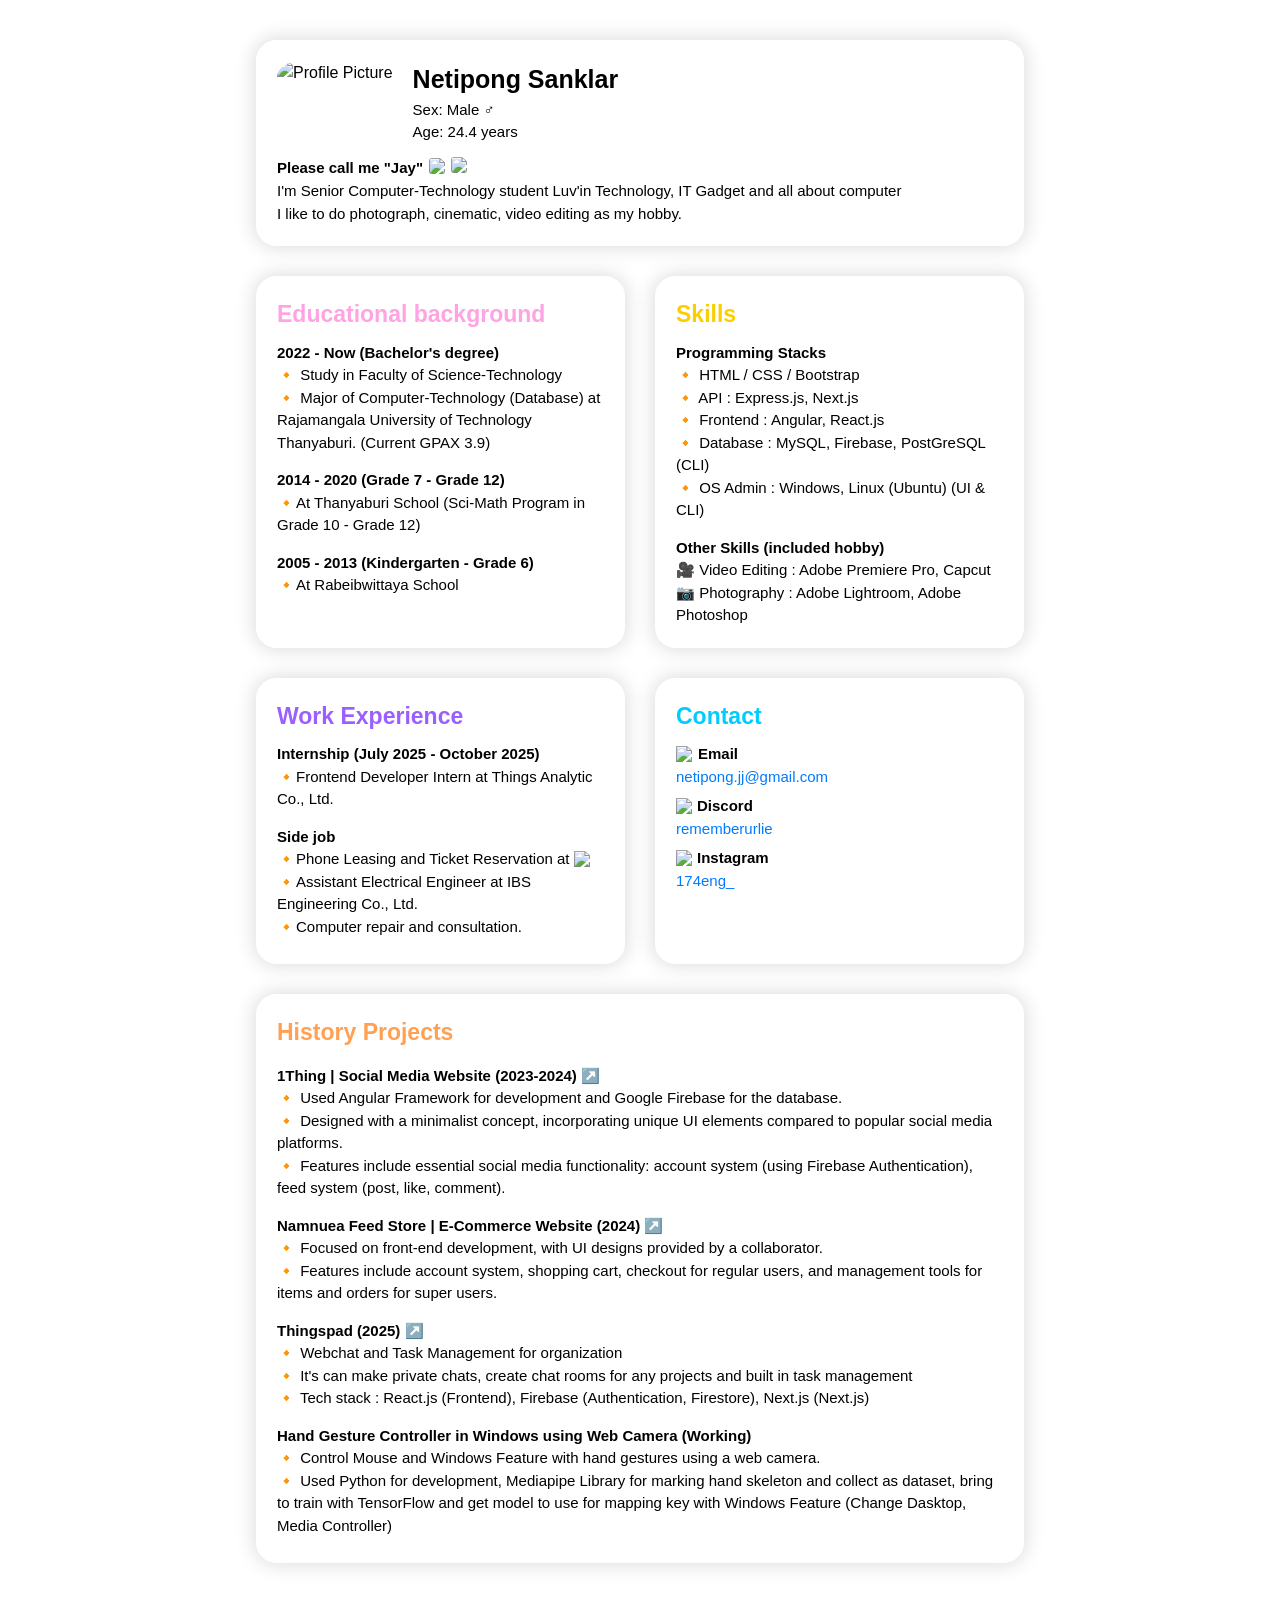
==== docs/index.html @ a752a5c2 "fix logo linkedin size" ====
<!DOCTYPE html><html lang="en" data-critters-container><head><link rel="preconnect" href="https://fonts.gstatic.com" crossorigin>
  <meta charset="utf-8">
  <title>JayAeng</title>
  <base href="/jayaeng.me/">
  <meta name="viewport" content="width=device-width, initial-scale=1">
  <link rel="icon" type="image/x-icon" href="favicon.ico">
  <link rel="stylesheet" href="https://cdn.jsdelivr.net/npm/bootstrap@4.3.1/dist/css/bootstrap.min.css" integrity="sha384-ggOyR0iXCbMQv3Xipma34MD+dH/1fQ784/j6cY/iJTQUOhcWr7x9JvoRxT2MZw1T" crossorigin="anonymous">
  <style>@font-face{font-family:'Material Symbols Outlined';font-style:normal;font-weight:400;src:url(https://fonts.gstatic.com/icon/font?kit=kJF1BvYX7BgnkSrUwT8OhrdQw4oELdPIeeII9v6oDMzByHX9rA6RzaxHMPdY43zj-jCxv3fzvRNU22ZXGJpEpjC_1v-p_4MrImHCIJIZrDCvHOejddYkzUNJsbx08MaO69u7Z8zymAWY&skey=b8dc2088854b122f&v=v311) format('woff2');}.material-symbols-outlined{font-family:'Material Symbols Outlined';font-weight:normal;font-style:normal;font-size:24px;line-height:1;letter-spacing:normal;text-transform:none;display:inline-block;white-space:nowrap;word-wrap:normal;direction:ltr;-webkit-font-feature-settings:'liga';-webkit-font-smoothing:antialiased;}</style>
<style>@font-face{font-family:Reddit Sans;font-style:italic;font-weight:200 900;font-display:swap;src:url(https://fonts.gstatic.com/s/redditsans/v6/EYq1maFOxq1T_-ETdN7EKQNuS5u33kNE.woff2) format("woff2");unicode-range:U+0102-0103,U+0110-0111,U+0128-0129,U+0168-0169,U+01A0-01A1,U+01AF-01B0,U+0300-0301,U+0303-0304,U+0308-0309,U+0323,U+0329,U+1EA0-1EF9,U+20AB}@font-face{font-family:Reddit Sans;font-style:italic;font-weight:200 900;font-display:swap;src:url(https://fonts.gstatic.com/s/redditsans/v6/EYq1maFOxq1T_-ETdN7EKQNuS5q33kNE.woff2) format("woff2");unicode-range:U+0100-02BA,U+02BD-02C5,U+02C7-02CC,U+02CE-02D7,U+02DD-02FF,U+0304,U+0308,U+0329,U+1D00-1DBF,U+1E00-1E9F,U+1EF2-1EFF,U+2020,U+20A0-20AB,U+20AD-20C0,U+2113,U+2C60-2C7F,U+A720-A7FF}@font-face{font-family:Reddit Sans;font-style:italic;font-weight:200 900;font-display:swap;src:url(https://fonts.gstatic.com/s/redditsans/v6/EYq1maFOxq1T_-ETdN7EKQNuS5S33g.woff2) format("woff2");unicode-range:U+0000-00FF,U+0131,U+0152-0153,U+02BB-02BC,U+02C6,U+02DA,U+02DC,U+0304,U+0308,U+0329,U+2000-206F,U+20AC,U+2122,U+2191,U+2193,U+2212,U+2215,U+FEFF,U+FFFD}@font-face{font-family:Reddit Sans;font-style:normal;font-weight:200 900;font-display:swap;src:url(https://fonts.gstatic.com/s/redditsans/v6/EYq3maFOxq1T_-ETdN7EKQNke5av2g.woff2) format("woff2");unicode-range:U+0102-0103,U+0110-0111,U+0128-0129,U+0168-0169,U+01A0-01A1,U+01AF-01B0,U+0300-0301,U+0303-0304,U+0308-0309,U+0323,U+0329,U+1EA0-1EF9,U+20AB}@font-face{font-family:Reddit Sans;font-style:normal;font-weight:200 900;font-display:swap;src:url(https://fonts.gstatic.com/s/redditsans/v6/EYq3maFOxq1T_-ETdN7EKQNle5av2g.woff2) format("woff2");unicode-range:U+0100-02BA,U+02BD-02C5,U+02C7-02CC,U+02CE-02D7,U+02DD-02FF,U+0304,U+0308,U+0329,U+1D00-1DBF,U+1E00-1E9F,U+1EF2-1EFF,U+2020,U+20A0-20AB,U+20AD-20C0,U+2113,U+2C60-2C7F,U+A720-A7FF}@font-face{font-family:Reddit Sans;font-style:normal;font-weight:200 900;font-display:swap;src:url(https://fonts.gstatic.com/s/redditsans/v6/EYq3maFOxq1T_-ETdN7EKQNre5Y.woff2) format("woff2");unicode-range:U+0000-00FF,U+0131,U+0152-0153,U+02BB-02BC,U+02C6,U+02DA,U+02DC,U+0304,U+0308,U+0329,U+2000-206F,U+20AC,U+2122,U+2191,U+2193,U+2212,U+2215,U+FEFF,U+FFFD}body{margin:40px 20%;font-family:Reddit Sans,sans-serif;background-image:url(https://img2.pic.in.th/pic/seamless-pattern-of-funny-colorful-doodle-lines-a-creative-artistic-background-in-a-minimalist-style-for-children-or-a-fashionable-design-with-basic-shapes-memphis-style-vector.png)}@media screen and (max-width: 1080px){body{margin:40px 8%}}
</style><link rel="stylesheet" href="styles-EZLX6NI4.css" media="print" onload="this.media='all'"><noscript><link rel="stylesheet" href="styles-EZLX6NI4.css"></noscript><style ng-app-id="ng">.card[_ngcontent-ng-c989841065]{margin:30px auto 0;float:none;border-radius:20px;border-color:#fff;box-shadow:0 0 20px 1px #dadada;background-color:#fff;color:#000}.card-text#name[_ngcontent-ng-c989841065]{margin-top:0}img#rectangle[_ngcontent-ng-c989841065]{float:left;height:5.1rem;border-radius:20%;margin-right:20px}@keyframes _ngcontent-ng-c989841065_gradientShadow{0%{box-shadow:0 0 20px 5px #ff9ec7}50%{box-shadow:0 0 20px 5px #d1b3ff}to{box-shadow:0 0 20px 5px #ffb3b3}}.card[_ngcontent-ng-c989841065]:hover{transform:scale(1.05);animation:_ngcontent-ng-c989841065_gradientShadow 3s infinite alternate}.card[_ngcontent-ng-c989841065]{transition:transform .2s}#name-title[_ngcontent-ng-c989841065]{font-size:20px}@media (min-width: 409px){#name-title[_ngcontent-ng-c989841065]{font-size:25px}}a[_ngcontent-ng-c989841065], a[_ngcontent-ng-c989841065]:hover{text-decoration:none}</style></head>
<body><!--nghm-->
  <app-root _nghost-ng-c989841065 ng-version="17.3.9" ngh="0" ng-server-context="ssg"><div _ngcontent-ng-c989841065 class="card-desk"><div _ngcontent-ng-c989841065 id="name" class="card"><div _ngcontent-ng-c989841065 class="card-body"><div _ngcontent-ng-c989841065><img _ngcontent-ng-c989841065 id="rectangle" src="assets/profile.jpg" alt="Profile Picture"><b _ngcontent-ng-c989841065 id="name-title">Netipong Sanklar </b><div _ngcontent-ng-c989841065 style="font-size: 15px;">Sex: Male ♂️ <br _ngcontent-ng-c989841065> Age: 24.4 years</div></div><div _ngcontent-ng-c989841065 id="name" class="card-text" style="padding-top: 25px;"><div _ngcontent-ng-c989841065 style="font-size: 15px; margin-top: -12px;"><b _ngcontent-ng-c989841065>Please call me "Jay"</b><a _ngcontent-ng-c989841065 href="https://www.linkedin.com/in/netipong-sanklar-05930231a/"><img _ngcontent-ng-c989841065 src="assets/linkedin.webp" style="height: 19px; margin: 0px 3px 6px 6px; border-radius: 20%;"></a><a _ngcontent-ng-c989841065 href="https://github.com/rememberurlie"><img _ngcontent-ng-c989841065 src="assets/github.webp" style="height: 19px; margin: 0px 3px 7px 3px; border-radius: 20%;"></a><br _ngcontent-ng-c989841065> I'm Senior Computer-Technology student Luv'in Technology, IT Gadget and all about computer<br _ngcontent-ng-c989841065> I like to do photograph, cinematic, video editing as my hobby.<br _ngcontent-ng-c989841065></div></div></div></div><div _ngcontent-ng-c989841065 class="row"><div _ngcontent-ng-c989841065 class="col-12 col-md-6 d-flex align-items-stretch"><div _ngcontent-ng-c989841065 id="edu" class="card w-100"><div _ngcontent-ng-c989841065 class="card-body"><div _ngcontent-ng-c989841065 class="card-text"><div _ngcontent-ng-c989841065 style="padding-bottom: 10px; font-size: 23px; color: rgb(255, 163, 226);"><b _ngcontent-ng-c989841065>Educational background</b></div><div _ngcontent-ng-c989841065 style="font-size: 15px; padding-bottom: 15px;"><b _ngcontent-ng-c989841065>2022 - Now (Bachelor's degree) </b><br _ngcontent-ng-c989841065> 🔸 Study in Faculty of Science-Technology<br _ngcontent-ng-c989841065> 🔸 Major of Computer-Technology (Database) at Rajamangala University of Technology Thanyaburi. (Current GPAX 3.9)</div><div _ngcontent-ng-c989841065 style="font-size: 15px; padding-bottom: 15px;"><b _ngcontent-ng-c989841065>2014 - 2020 (Grade 7 - Grade 12)</b><br _ngcontent-ng-c989841065> 🔸At Thanyaburi School (Sci-Math Program in Grade 10 - Grade 12) </div><div _ngcontent-ng-c989841065 style="font-size: 15px;"><b _ngcontent-ng-c989841065>2005 - 2013 (Kindergarten - Grade 6)</b><br _ngcontent-ng-c989841065> 🔸At Rabeibwittaya School </div></div></div></div></div><div _ngcontent-ng-c989841065 class="col-12 col-md-6 d-flex align-items-stretch"><div _ngcontent-ng-c989841065 id="skill" class="card w-100"><div _ngcontent-ng-c989841065 class="card-body"><div _ngcontent-ng-c989841065 class="card-text"><div _ngcontent-ng-c989841065 style="padding-bottom: 10px; font-size: 23px; color: rgb(252, 206, 0);"><b _ngcontent-ng-c989841065>Skills</b></div><div _ngcontent-ng-c989841065 style="font-size: 15px; padding-bottom: 15px;"><b _ngcontent-ng-c989841065>Programming Stacks</b><br _ngcontent-ng-c989841065> 🔸 HTML / CSS / Bootstrap<br _ngcontent-ng-c989841065> 🔸 API : Express.js, Next.js<br _ngcontent-ng-c989841065> 🔸 Frontend : Angular, React.js<br _ngcontent-ng-c989841065> 🔸 Database : MySQL, Firebase, PostGreSQL (CLI)<br _ngcontent-ng-c989841065> 🔸 OS Admin : Windows, Linux (Ubuntu) (UI &amp; CLI)<br _ngcontent-ng-c989841065></div><div _ngcontent-ng-c989841065 style="font-size: 15px;"><b _ngcontent-ng-c989841065>Other Skills (included hobby)</b><br _ngcontent-ng-c989841065> 🎥 Video Editing : Adobe Premiere Pro, Capcut <br _ngcontent-ng-c989841065> 📷 Photography : Adobe Lightroom, Adobe Photoshop<br _ngcontent-ng-c989841065></div></div></div></div></div></div><div _ngcontent-ng-c989841065 class="row"><div _ngcontent-ng-c989841065 class="col-12 col-md-6 d-flex align-items-stretch"><div _ngcontent-ng-c989841065 id="experience" class="card w-100"><div _ngcontent-ng-c989841065 class="card-body"><div _ngcontent-ng-c989841065 class="card-text"><div _ngcontent-ng-c989841065 style="padding-bottom: 10px; font-size: 23px; color: rgb(155, 94, 255);"><b _ngcontent-ng-c989841065>Work Experience</b></div><div _ngcontent-ng-c989841065 style="font-size: 15px; padding-bottom: 15px;"><b _ngcontent-ng-c989841065>Internship (July 2025 - October 2025) </b><br _ngcontent-ng-c989841065> 🔸Frontend Developer Intern at Things Analytic Co., Ltd.<br _ngcontent-ng-c989841065></div><div _ngcontent-ng-c989841065 style="font-size: 15px; padding-bottom: 5px;"><b _ngcontent-ng-c989841065>Side job</b><br _ngcontent-ng-c989841065> 🔸Phone Leasing and Ticket Reservation at <a _ngcontent-ng-c989841065 href="https://x.com/dede_ja555"><img _ngcontent-ng-c989841065 src="assets/x.png" style="height: 25px; padding-bottom: 3px;"></a><br _ngcontent-ng-c989841065> 🔸Assistant Electrical Engineer at IBS Engineering Co., Ltd.<br _ngcontent-ng-c989841065> 🔸Computer repair and consultation. </div></div></div></div></div><div _ngcontent-ng-c989841065 class="col-12 col-md-6 d-flex align-items-stretch"><div _ngcontent-ng-c989841065 id="contact" class="card w-100"><div _ngcontent-ng-c989841065 class="card-body"><div _ngcontent-ng-c989841065 class="card-text"><div _ngcontent-ng-c989841065 style="padding-bottom: 10px; font-size: 23px; color: rgb(0, 204, 255);"><b _ngcontent-ng-c989841065>Contact</b></div><div _ngcontent-ng-c989841065 style="font-size: 15px; padding-bottom: 7px;"><img _ngcontent-ng-c989841065 src="assets/gmail.png" style="height: 11px; padding-right: 6px; margin-bottom: 2px;"><b _ngcontent-ng-c989841065>Email</b><br _ngcontent-ng-c989841065><a _ngcontent-ng-c989841065 href="mailto:netipong.jj@gmail.com">netipong.jj@gmail.com</a></div><div _ngcontent-ng-c989841065 style="font-size: 15px; padding-bottom: 7px;"><img _ngcontent-ng-c989841065 src="assets/discord.png" style="height: 11px; padding-right: 5px; margin-bottom: 2px;"><b _ngcontent-ng-c989841065>Discord</b><br _ngcontent-ng-c989841065><a _ngcontent-ng-c989841065 href="https://discordapp.com/users/161111988141817857">rememberurlie</a></div><div _ngcontent-ng-c989841065 style="font-size: 15px;"><img _ngcontent-ng-c989841065 src="assets/ig.png" style="height: 14px; padding-right: 5px; margin-bottom: 2.5px;"><b _ngcontent-ng-c989841065>Instagram</b><br _ngcontent-ng-c989841065><a _ngcontent-ng-c989841065 href="https://www.instagram.com/174eng_">174eng_</a></div></div></div></div></div></div><div _ngcontent-ng-c989841065 id="work" class="card"><div _ngcontent-ng-c989841065 class="card-body"><div _ngcontent-ng-c989841065 class="card-text"><div _ngcontent-ng-c989841065 style="padding-bottom: 15px; font-size: 23px; color: rgb(255, 160, 83);"><b _ngcontent-ng-c989841065>History Projects</b></div><div _ngcontent-ng-c989841065 style="font-size: 15px; padding-bottom: 15px;"><b _ngcontent-ng-c989841065>1Thing | Social Media Website (2023-2024)</b><a _ngcontent-ng-c989841065 href="https://github.com/rememberurlie/1Thing" target="_blank" rel="noopener noreferrer"> ↗️</a><br _ngcontent-ng-c989841065> 🔸	Used Angular Framework for development and Google Firebase for the database.<br _ngcontent-ng-c989841065> 🔸	Designed with a minimalist concept, incorporating unique UI elements compared to popular social media platforms.<br _ngcontent-ng-c989841065> 🔸	Features include essential social media functionality: account system (using Firebase Authentication), feed system (post, like, comment).<br _ngcontent-ng-c989841065></div><div _ngcontent-ng-c989841065 style="font-size: 15px; padding-bottom: 15px;"><b _ngcontent-ng-c989841065>Namnuea Feed Store | E-Commerce Website (2024)</b><a _ngcontent-ng-c989841065 href="https://github.com/rememberurlie/namnuea_feedstore" target="_blank" rel="noopener noreferrer"> ↗️</a><br _ngcontent-ng-c989841065> 🔸	Focused on front-end development, with UI designs provided by a collaborator.<br _ngcontent-ng-c989841065> 🔸	Features include account system, shopping cart, checkout for regular users, and management tools for items and orders for super users. </div><div _ngcontent-ng-c989841065 style="font-size: 15px; padding-bottom: 15px;"><b _ngcontent-ng-c989841065>Thingspad (2025)</b><a _ngcontent-ng-c989841065 href="https://github.com/rememberurlie/thingspad" target="_blank" rel="noopener noreferrer"> ↗️</a><br _ngcontent-ng-c989841065> 🔸	Webchat and Task Management for organization<br _ngcontent-ng-c989841065> 🔸 It's can make private chats, create chat rooms for any projects and built in task management<br _ngcontent-ng-c989841065> 🔸 Tech stack : React.js (Frontend), Firebase (Authentication, Firestore), Next.js (Next.js)<br _ngcontent-ng-c989841065></div><div _ngcontent-ng-c989841065 style="font-size: 15px; padding-bottom: 5px;"><b _ngcontent-ng-c989841065>Hand Gesture Controller in Windows using Web Camera (Working)</b><br _ngcontent-ng-c989841065> 🔸 Control Mouse and Windows Feature with hand gestures using a web camera.<br _ngcontent-ng-c989841065> 🔸 Used Python for development, Mediapipe Library for marking hand skeleton and collect as dataset, bring to train with TensorFlow and get model to use for mapping key with Windows Feature (Change Dasktop, Media Controller)<br _ngcontent-ng-c989841065></div></div></div></div></div></app-root>
<script src="polyfills-A7MJM4D4.js" type="module"></script><script src="main-ZUMVFDJH.js" type="module"></script>

<script id="ng-state" type="application/json">{"__nghData__":[{}]}</script></body></html>
---- docs/styles-EZLX6NI4.css ----
@font-face{font-family:Reddit Sans;font-style:italic;font-weight:200 900;font-display:swap;src:url(https://fonts.gstatic.com/s/redditsans/v6/EYq1maFOxq1T_-ETdN7EKQNuS5u33kNE.woff2) format("woff2");unicode-range:U+0102-0103,U+0110-0111,U+0128-0129,U+0168-0169,U+01A0-01A1,U+01AF-01B0,U+0300-0301,U+0303-0304,U+0308-0309,U+0323,U+0329,U+1EA0-1EF9,U+20AB}@font-face{font-family:Reddit Sans;font-style:italic;font-weight:200 900;font-display:swap;src:url(https://fonts.gstatic.com/s/redditsans/v6/EYq1maFOxq1T_-ETdN7EKQNuS5q33kNE.woff2) format("woff2");unicode-range:U+0100-02BA,U+02BD-02C5,U+02C7-02CC,U+02CE-02D7,U+02DD-02FF,U+0304,U+0308,U+0329,U+1D00-1DBF,U+1E00-1E9F,U+1EF2-1EFF,U+2020,U+20A0-20AB,U+20AD-20C0,U+2113,U+2C60-2C7F,U+A720-A7FF}@font-face{font-family:Reddit Sans;font-style:italic;font-weight:200 900;font-display:swap;src:url(https://fonts.gstatic.com/s/redditsans/v6/EYq1maFOxq1T_-ETdN7EKQNuS5S33g.woff2) format("woff2");unicode-range:U+0000-00FF,U+0131,U+0152-0153,U+02BB-02BC,U+02C6,U+02DA,U+02DC,U+0304,U+0308,U+0329,U+2000-206F,U+20AC,U+2122,U+2191,U+2193,U+2212,U+2215,U+FEFF,U+FFFD}@font-face{font-family:Reddit Sans;font-style:normal;font-weight:200 900;font-display:swap;src:url(https://fonts.gstatic.com/s/redditsans/v6/EYq3maFOxq1T_-ETdN7EKQNke5av2g.woff2) format("woff2");unicode-range:U+0102-0103,U+0110-0111,U+0128-0129,U+0168-0169,U+01A0-01A1,U+01AF-01B0,U+0300-0301,U+0303-0304,U+0308-0309,U+0323,U+0329,U+1EA0-1EF9,U+20AB}@font-face{font-family:Reddit Sans;font-style:normal;font-weight:200 900;font-display:swap;src:url(https://fonts.gstatic.com/s/redditsans/v6/EYq3maFOxq1T_-ETdN7EKQNle5av2g.woff2) format("woff2");unicode-range:U+0100-02BA,U+02BD-02C5,U+02C7-02CC,U+02CE-02D7,U+02DD-02FF,U+0304,U+0308,U+0329,U+1D00-1DBF,U+1E00-1E9F,U+1EF2-1EFF,U+2020,U+20A0-20AB,U+20AD-20C0,U+2113,U+2C60-2C7F,U+A720-A7FF}@font-face{font-family:Reddit Sans;font-style:normal;font-weight:200 900;font-display:swap;src:url(https://fonts.gstatic.com/s/redditsans/v6/EYq3maFOxq1T_-ETdN7EKQNre5Y.woff2) format("woff2");unicode-range:U+0000-00FF,U+0131,U+0152-0153,U+02BB-02BC,U+02C6,U+02DA,U+02DC,U+0304,U+0308,U+0329,U+2000-206F,U+20AC,U+2122,U+2191,U+2193,U+2212,U+2215,U+FEFF,U+FFFD}body{margin:40px 20%;font-family:Reddit Sans,sans-serif;background-image:url(https://img2.pic.in.th/pic/seamless-pattern-of-funny-colorful-doodle-lines-a-creative-artistic-background-in-a-minimalist-style-for-children-or-a-fashionable-design-with-basic-shapes-memphis-style-vector.png)}@media screen and (max-width: 1080px){body{margin:40px 8%}}
---- docs/styles-EZLX6NI4.css ----
@font-face{font-family:Reddit Sans;font-style:italic;font-weight:200 900;font-display:swap;src:url(https://fonts.gstatic.com/s/redditsans/v6/EYq1maFOxq1T_-ETdN7EKQNuS5u33kNE.woff2) format("woff2");unicode-range:U+0102-0103,U+0110-0111,U+0128-0129,U+0168-0169,U+01A0-01A1,U+01AF-01B0,U+0300-0301,U+0303-0304,U+0308-0309,U+0323,U+0329,U+1EA0-1EF9,U+20AB}@font-face{font-family:Reddit Sans;font-style:italic;font-weight:200 900;font-display:swap;src:url(https://fonts.gstatic.com/s/redditsans/v6/EYq1maFOxq1T_-ETdN7EKQNuS5q33kNE.woff2) format("woff2");unicode-range:U+0100-02BA,U+02BD-02C5,U+02C7-02CC,U+02CE-02D7,U+02DD-02FF,U+0304,U+0308,U+0329,U+1D00-1DBF,U+1E00-1E9F,U+1EF2-1EFF,U+2020,U+20A0-20AB,U+20AD-20C0,U+2113,U+2C60-2C7F,U+A720-A7FF}@font-face{font-family:Reddit Sans;font-style:italic;font-weight:200 900;font-display:swap;src:url(https://fonts.gstatic.com/s/redditsans/v6/EYq1maFOxq1T_-ETdN7EKQNuS5S33g.woff2) format("woff2");unicode-range:U+0000-00FF,U+0131,U+0152-0153,U+02BB-02BC,U+02C6,U+02DA,U+02DC,U+0304,U+0308,U+0329,U+2000-206F,U+20AC,U+2122,U+2191,U+2193,U+2212,U+2215,U+FEFF,U+FFFD}@font-face{font-family:Reddit Sans;font-style:normal;font-weight:200 900;font-display:swap;src:url(https://fonts.gstatic.com/s/redditsans/v6/EYq3maFOxq1T_-ETdN7EKQNke5av2g.woff2) format("woff2");unicode-range:U+0102-0103,U+0110-0111,U+0128-0129,U+0168-0169,U+01A0-01A1,U+01AF-01B0,U+0300-0301,U+0303-0304,U+0308-0309,U+0323,U+0329,U+1EA0-1EF9,U+20AB}@font-face{font-family:Reddit Sans;font-style:normal;font-weight:200 900;font-display:swap;src:url(https://fonts.gstatic.com/s/redditsans/v6/EYq3maFOxq1T_-ETdN7EKQNle5av2g.woff2) format("woff2");unicode-range:U+0100-02BA,U+02BD-02C5,U+02C7-02CC,U+02CE-02D7,U+02DD-02FF,U+0304,U+0308,U+0329,U+1D00-1DBF,U+1E00-1E9F,U+1EF2-1EFF,U+2020,U+20A0-20AB,U+20AD-20C0,U+2113,U+2C60-2C7F,U+A720-A7FF}@font-face{font-family:Reddit Sans;font-style:normal;font-weight:200 900;font-display:swap;src:url(https://fonts.gstatic.com/s/redditsans/v6/EYq3maFOxq1T_-ETdN7EKQNre5Y.woff2) format("woff2");unicode-range:U+0000-00FF,U+0131,U+0152-0153,U+02BB-02BC,U+02C6,U+02DA,U+02DC,U+0304,U+0308,U+0329,U+2000-206F,U+20AC,U+2122,U+2191,U+2193,U+2212,U+2215,U+FEFF,U+FFFD}body{margin:40px 20%;font-family:Reddit Sans,sans-serif;background-image:url(https://img2.pic.in.th/pic/seamless-pattern-of-funny-colorful-doodle-lines-a-creative-artistic-background-in-a-minimalist-style-for-children-or-a-fashionable-design-with-basic-shapes-memphis-style-vector.png)}@media screen and (max-width: 1080px){body{margin:40px 8%}}
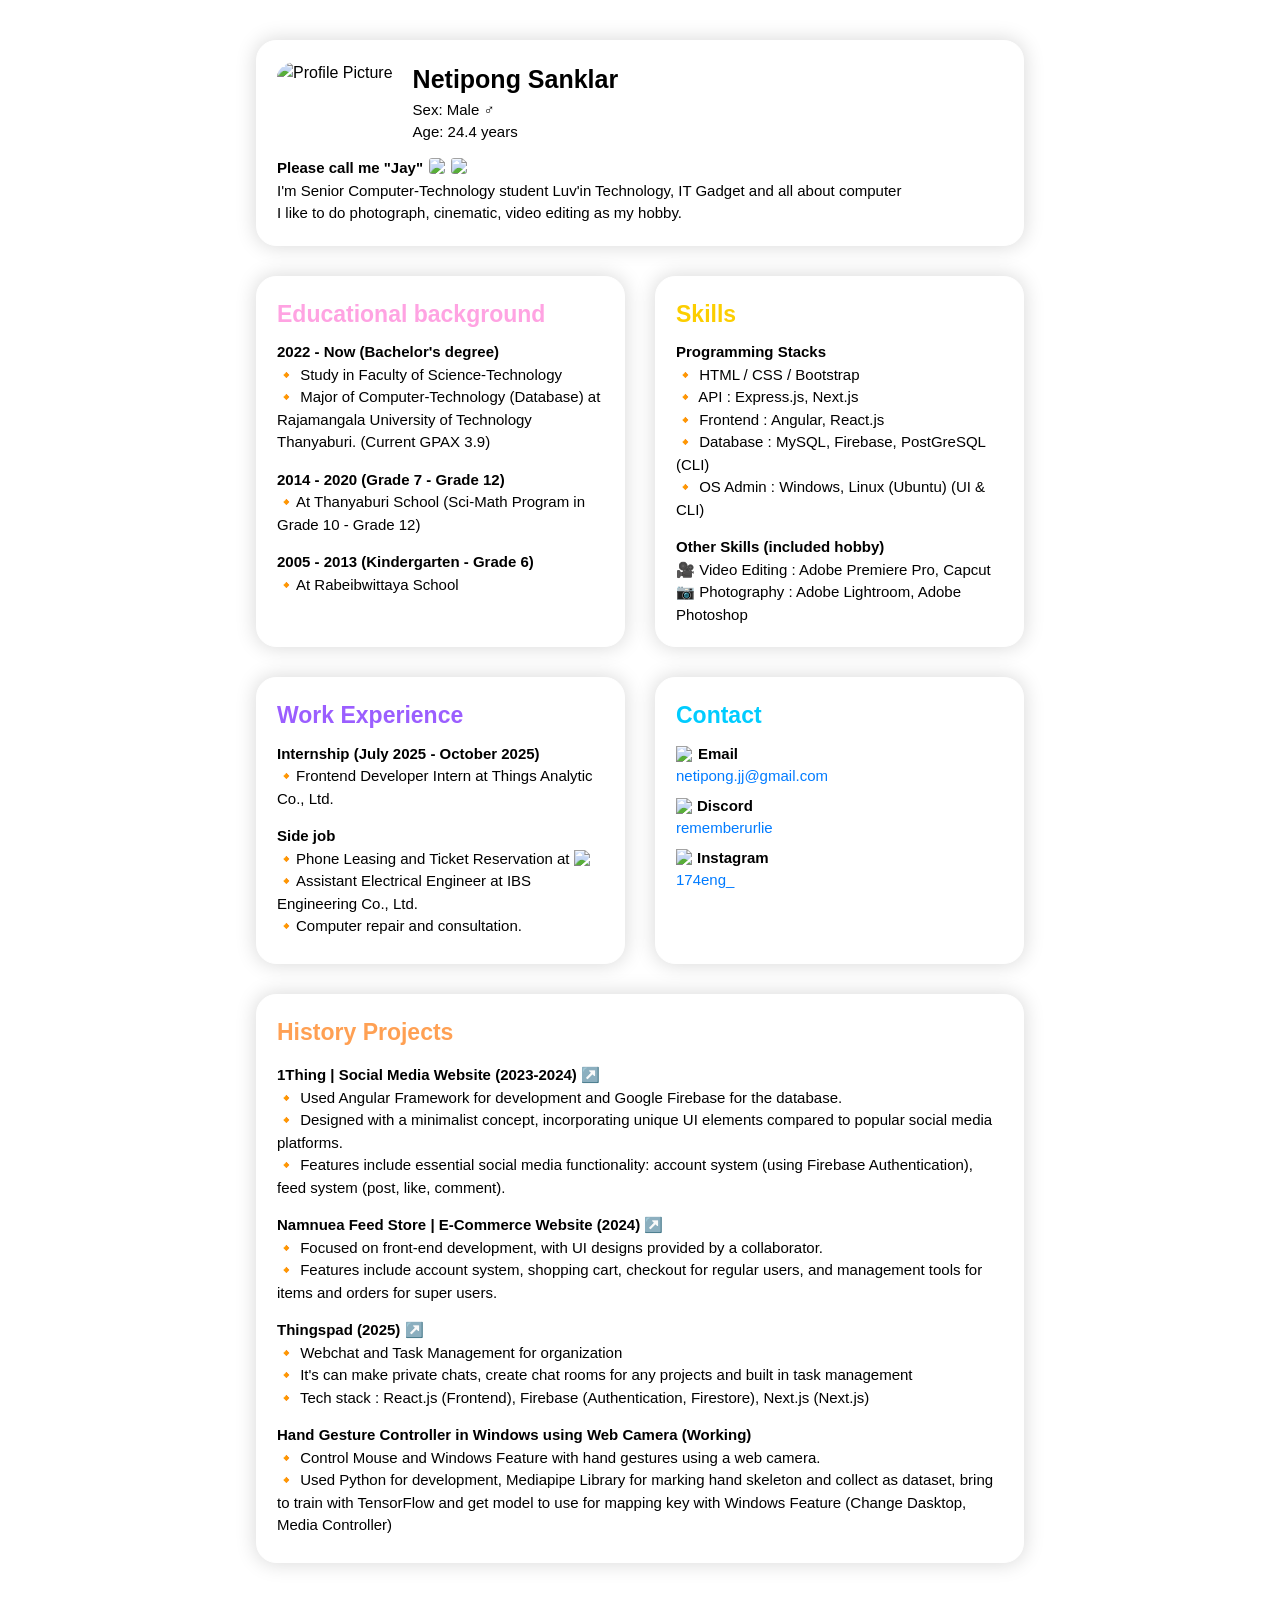
==== commit b0b6896c: "fix" ====
--- a/docs/index.html
+++ b/docs/index.html
@@ -7,9 +7,9 @@
   <link rel="stylesheet" href="https://cdn.jsdelivr.net/npm/bootstrap@4.3.1/dist/css/bootstrap.min.css" integrity="sha384-ggOyR0iXCbMQv3Xipma34MD+dH/1fQ784/j6cY/iJTQUOhcWr7x9JvoRxT2MZw1T" crossorigin="anonymous">
   <style>@font-face{font-family:'Material Symbols Outlined';font-style:normal;font-weight:400;src:url(https://fonts.gstatic.com/icon/font?kit=kJF1BvYX7BgnkSrUwT8OhrdQw4oELdPIeeII9v6oDMzByHX9rA6RzaxHMPdY43zj-jCxv3fzvRNU22ZXGJpEpjC_1v-p_4MrImHCIJIZrDCvHOejddYkzUNJsbx08MaO69u7Z8zymAWY&skey=b8dc2088854b122f&v=v311) format('woff2');}.material-symbols-outlined{font-family:'Material Symbols Outlined';font-weight:normal;font-style:normal;font-size:24px;line-height:1;letter-spacing:normal;text-transform:none;display:inline-block;white-space:nowrap;word-wrap:normal;direction:ltr;-webkit-font-feature-settings:'liga';-webkit-font-smoothing:antialiased;}</style>
 <style>@font-face{font-family:Reddit Sans;font-style:italic;font-weight:200 900;font-display:swap;src:url(https://fonts.gstatic.com/s/redditsans/v6/EYq1maFOxq1T_-ETdN7EKQNuS5u33kNE.woff2) format("woff2");unicode-range:U+0102-0103,U+0110-0111,U+0128-0129,U+0168-0169,U+01A0-01A1,U+01AF-01B0,U+0300-0301,U+0303-0304,U+0308-0309,U+0323,U+0329,U+1EA0-1EF9,U+20AB}@font-face{font-family:Reddit Sans;font-style:italic;font-weight:200 900;font-display:swap;src:url(https://fonts.gstatic.com/s/redditsans/v6/EYq1maFOxq1T_-ETdN7EKQNuS5q33kNE.woff2) format("woff2");unicode-range:U+0100-02BA,U+02BD-02C5,U+02C7-02CC,U+02CE-02D7,U+02DD-02FF,U+0304,U+0308,U+0329,U+1D00-1DBF,U+1E00-1E9F,U+1EF2-1EFF,U+2020,U+20A0-20AB,U+20AD-20C0,U+2113,U+2C60-2C7F,U+A720-A7FF}@font-face{font-family:Reddit Sans;font-style:italic;font-weight:200 900;font-display:swap;src:url(https://fonts.gstatic.com/s/redditsans/v6/EYq1maFOxq1T_-ETdN7EKQNuS5S33g.woff2) format("woff2");unicode-range:U+0000-00FF,U+0131,U+0152-0153,U+02BB-02BC,U+02C6,U+02DA,U+02DC,U+0304,U+0308,U+0329,U+2000-206F,U+20AC,U+2122,U+2191,U+2193,U+2212,U+2215,U+FEFF,U+FFFD}@font-face{font-family:Reddit Sans;font-style:normal;font-weight:200 900;font-display:swap;src:url(https://fonts.gstatic.com/s/redditsans/v6/EYq3maFOxq1T_-ETdN7EKQNke5av2g.woff2) format("woff2");unicode-range:U+0102-0103,U+0110-0111,U+0128-0129,U+0168-0169,U+01A0-01A1,U+01AF-01B0,U+0300-0301,U+0303-0304,U+0308-0309,U+0323,U+0329,U+1EA0-1EF9,U+20AB}@font-face{font-family:Reddit Sans;font-style:normal;font-weight:200 900;font-display:swap;src:url(https://fonts.gstatic.com/s/redditsans/v6/EYq3maFOxq1T_-ETdN7EKQNle5av2g.woff2) format("woff2");unicode-range:U+0100-02BA,U+02BD-02C5,U+02C7-02CC,U+02CE-02D7,U+02DD-02FF,U+0304,U+0308,U+0329,U+1D00-1DBF,U+1E00-1E9F,U+1EF2-1EFF,U+2020,U+20A0-20AB,U+20AD-20C0,U+2113,U+2C60-2C7F,U+A720-A7FF}@font-face{font-family:Reddit Sans;font-style:normal;font-weight:200 900;font-display:swap;src:url(https://fonts.gstatic.com/s/redditsans/v6/EYq3maFOxq1T_-ETdN7EKQNre5Y.woff2) format("woff2");unicode-range:U+0000-00FF,U+0131,U+0152-0153,U+02BB-02BC,U+02C6,U+02DA,U+02DC,U+0304,U+0308,U+0329,U+2000-206F,U+20AC,U+2122,U+2191,U+2193,U+2212,U+2215,U+FEFF,U+FFFD}body{margin:40px 20%;font-family:Reddit Sans,sans-serif;background-image:url(https://img2.pic.in.th/pic/seamless-pattern-of-funny-colorful-doodle-lines-a-creative-artistic-background-in-a-minimalist-style-for-children-or-a-fashionable-design-with-basic-shapes-memphis-style-vector.png)}@media screen and (max-width: 1080px){body{margin:40px 8%}}
-</style><link rel="stylesheet" href="styles-EZLX6NI4.css" media="print" onload="this.media='all'"><noscript><link rel="stylesheet" href="styles-EZLX6NI4.css"></noscript><style ng-app-id="ng">.card[_ngcontent-ng-c989841065]{margin:30px auto 0;float:none;border-radius:20px;border-color:#fff;box-shadow:0 0 20px 1px #dadada;background-color:#fff;color:#000}.card-text#name[_ngcontent-ng-c989841065]{margin-top:0}img#rectangle[_ngcontent-ng-c989841065]{float:left;height:5.1rem;border-radius:20%;margin-right:20px}@keyframes _ngcontent-ng-c989841065_gradientShadow{0%{box-shadow:0 0 20px 5px #ff9ec7}50%{box-shadow:0 0 20px 5px #d1b3ff}to{box-shadow:0 0 20px 5px #ffb3b3}}.card[_ngcontent-ng-c989841065]:hover{transform:scale(1.05);animation:_ngcontent-ng-c989841065_gradientShadow 3s infinite alternate}.card[_ngcontent-ng-c989841065]{transition:transform .2s}#name-title[_ngcontent-ng-c989841065]{font-size:20px}@media (min-width: 409px){#name-title[_ngcontent-ng-c989841065]{font-size:25px}}a[_ngcontent-ng-c989841065], a[_ngcontent-ng-c989841065]:hover{text-decoration:none}</style></head>
+</style><link rel="stylesheet" href="styles-EZLX6NI4.css" media="print" onload="this.media='all'"><noscript><link rel="stylesheet" href="styles-EZLX6NI4.css"></noscript><style ng-app-id="ng">.card[_ngcontent-ng-c3262538]{margin:30px auto 0;float:none;border-radius:20px;border-color:#fff;box-shadow:0 0 20px 1px #dadada;background-color:#fff;color:#000}.card-text#name[_ngcontent-ng-c3262538]{margin-top:0}img#rectangle[_ngcontent-ng-c3262538]{float:left;height:5.1rem;border-radius:20%;margin-right:20px}@keyframes _ngcontent-ng-c3262538_gradientShadow{0%{box-shadow:0 0 20px 5px #ff9ec7}50%{box-shadow:0 0 20px 5px #d1b3ff}to{box-shadow:0 0 20px 5px #ffb3b3}}.card[_ngcontent-ng-c3262538]:hover{transform:scale(1.05);animation:_ngcontent-ng-c3262538_gradientShadow 3s infinite alternate}.card[_ngcontent-ng-c3262538]{transition:transform .2s}#name-title[_ngcontent-ng-c3262538]{font-size:20px}@media (min-width: 409px){#name-title[_ngcontent-ng-c3262538]{font-size:25px}}a[_ngcontent-ng-c3262538], a[_ngcontent-ng-c3262538]:hover{text-decoration:none}</style></head>
 <body><!--nghm-->
-  <app-root _nghost-ng-c989841065 ng-version="17.3.9" ngh="0" ng-server-context="ssg"><div _ngcontent-ng-c989841065 class="card-desk"><div _ngcontent-ng-c989841065 id="name" class="card"><div _ngcontent-ng-c989841065 class="card-body"><div _ngcontent-ng-c989841065><img _ngcontent-ng-c989841065 id="rectangle" src="assets/profile.jpg" alt="Profile Picture"><b _ngcontent-ng-c989841065 id="name-title">Netipong Sanklar </b><div _ngcontent-ng-c989841065 style="font-size: 15px;">Sex: Male ♂️ <br _ngcontent-ng-c989841065> Age: 24.4 years</div></div><div _ngcontent-ng-c989841065 id="name" class="card-text" style="padding-top: 25px;"><div _ngcontent-ng-c989841065 style="font-size: 15px; margin-top: -12px;"><b _ngcontent-ng-c989841065>Please call me "Jay"</b><a _ngcontent-ng-c989841065 href="https://www.linkedin.com/in/netipong-sanklar-05930231a/"><img _ngcontent-ng-c989841065 src="assets/linkedin.webp" style="height: 19px; margin: 0px 3px 6px 6px; border-radius: 20%;"></a><a _ngcontent-ng-c989841065 href="https://github.com/rememberurlie"><img _ngcontent-ng-c989841065 src="assets/github.webp" style="height: 19px; margin: 0px 3px 7px 3px; border-radius: 20%;"></a><br _ngcontent-ng-c989841065> I'm Senior Computer-Technology student Luv'in Technology, IT Gadget and all about computer<br _ngcontent-ng-c989841065> I like to do photograph, cinematic, video editing as my hobby.<br _ngcontent-ng-c989841065></div></div></div></div><div _ngcontent-ng-c989841065 class="row"><div _ngcontent-ng-c989841065 class="col-12 col-md-6 d-flex align-items-stretch"><div _ngcontent-ng-c989841065 id="edu" class="card w-100"><div _ngcontent-ng-c989841065 class="card-body"><div _ngcontent-ng-c989841065 class="card-text"><div _ngcontent-ng-c989841065 style="padding-bottom: 10px; font-size: 23px; color: rgb(255, 163, 226);"><b _ngcontent-ng-c989841065>Educational background</b></div><div _ngcontent-ng-c989841065 style="font-size: 15px; padding-bottom: 15px;"><b _ngcontent-ng-c989841065>2022 - Now (Bachelor's degree) </b><br _ngcontent-ng-c989841065> 🔸 Study in Faculty of Science-Technology<br _ngcontent-ng-c989841065> 🔸 Major of Computer-Technology (Database) at Rajamangala University of Technology Thanyaburi. (Current GPAX 3.9)</div><div _ngcontent-ng-c989841065 style="font-size: 15px; padding-bottom: 15px;"><b _ngcontent-ng-c989841065>2014 - 2020 (Grade 7 - Grade 12)</b><br _ngcontent-ng-c989841065> 🔸At Thanyaburi School (Sci-Math Program in Grade 10 - Grade 12) </div><div _ngcontent-ng-c989841065 style="font-size: 15px;"><b _ngcontent-ng-c989841065>2005 - 2013 (Kindergarten - Grade 6)</b><br _ngcontent-ng-c989841065> 🔸At Rabeibwittaya School </div></div></div></div></div><div _ngcontent-ng-c989841065 class="col-12 col-md-6 d-flex align-items-stretch"><div _ngcontent-ng-c989841065 id="skill" class="card w-100"><div _ngcontent-ng-c989841065 class="card-body"><div _ngcontent-ng-c989841065 class="card-text"><div _ngcontent-ng-c989841065 style="padding-bottom: 10px; font-size: 23px; color: rgb(252, 206, 0);"><b _ngcontent-ng-c989841065>Skills</b></div><div _ngcontent-ng-c989841065 style="font-size: 15px; padding-bottom: 15px;"><b _ngcontent-ng-c989841065>Programming Stacks</b><br _ngcontent-ng-c989841065> 🔸 HTML / CSS / Bootstrap<br _ngcontent-ng-c989841065> 🔸 API : Express.js, Next.js<br _ngcontent-ng-c989841065> 🔸 Frontend : Angular, React.js<br _ngcontent-ng-c989841065> 🔸 Database : MySQL, Firebase, PostGreSQL (CLI)<br _ngcontent-ng-c989841065> 🔸 OS Admin : Windows, Linux (Ubuntu) (UI &amp; CLI)<br _ngcontent-ng-c989841065></div><div _ngcontent-ng-c989841065 style="font-size: 15px;"><b _ngcontent-ng-c989841065>Other Skills (included hobby)</b><br _ngcontent-ng-c989841065> 🎥 Video Editing : Adobe Premiere Pro, Capcut <br _ngcontent-ng-c989841065> 📷 Photography : Adobe Lightroom, Adobe Photoshop<br _ngcontent-ng-c989841065></div></div></div></div></div></div><div _ngcontent-ng-c989841065 class="row"><div _ngcontent-ng-c989841065 class="col-12 col-md-6 d-flex align-items-stretch"><div _ngcontent-ng-c989841065 id="experience" class="card w-100"><div _ngcontent-ng-c989841065 class="card-body"><div _ngcontent-ng-c989841065 class="card-text"><div _ngcontent-ng-c989841065 style="padding-bottom: 10px; font-size: 23px; color: rgb(155, 94, 255);"><b _ngcontent-ng-c989841065>Work Experience</b></div><div _ngcontent-ng-c989841065 style="font-size: 15px; padding-bottom: 15px;"><b _ngcontent-ng-c989841065>Internship (July 2025 - October 2025) </b><br _ngcontent-ng-c989841065> 🔸Frontend Developer Intern at Things Analytic Co., Ltd.<br _ngcontent-ng-c989841065></div><div _ngcontent-ng-c989841065 style="font-size: 15px; padding-bottom: 5px;"><b _ngcontent-ng-c989841065>Side job</b><br _ngcontent-ng-c989841065> 🔸Phone Leasing and Ticket Reservation at <a _ngcontent-ng-c989841065 href="https://x.com/dede_ja555"><img _ngcontent-ng-c989841065 src="assets/x.png" style="height: 25px; padding-bottom: 3px;"></a><br _ngcontent-ng-c989841065> 🔸Assistant Electrical Engineer at IBS Engineering Co., Ltd.<br _ngcontent-ng-c989841065> 🔸Computer repair and consultation. </div></div></div></div></div><div _ngcontent-ng-c989841065 class="col-12 col-md-6 d-flex align-items-stretch"><div _ngcontent-ng-c989841065 id="contact" class="card w-100"><div _ngcontent-ng-c989841065 class="card-body"><div _ngcontent-ng-c989841065 class="card-text"><div _ngcontent-ng-c989841065 style="padding-bottom: 10px; font-size: 23px; color: rgb(0, 204, 255);"><b _ngcontent-ng-c989841065>Contact</b></div><div _ngcontent-ng-c989841065 style="font-size: 15px; padding-bottom: 7px;"><img _ngcontent-ng-c989841065 src="assets/gmail.png" style="height: 11px; padding-right: 6px; margin-bottom: 2px;"><b _ngcontent-ng-c989841065>Email</b><br _ngcontent-ng-c989841065><a _ngcontent-ng-c989841065 href="mailto:netipong.jj@gmail.com">netipong.jj@gmail.com</a></div><div _ngcontent-ng-c989841065 style="font-size: 15px; padding-bottom: 7px;"><img _ngcontent-ng-c989841065 src="assets/discord.png" style="height: 11px; padding-right: 5px; margin-bottom: 2px;"><b _ngcontent-ng-c989841065>Discord</b><br _ngcontent-ng-c989841065><a _ngcontent-ng-c989841065 href="https://discordapp.com/users/161111988141817857">rememberurlie</a></div><div _ngcontent-ng-c989841065 style="font-size: 15px;"><img _ngcontent-ng-c989841065 src="assets/ig.png" style="height: 14px; padding-right: 5px; margin-bottom: 2.5px;"><b _ngcontent-ng-c989841065>Instagram</b><br _ngcontent-ng-c989841065><a _ngcontent-ng-c989841065 href="https://www.instagram.com/174eng_">174eng_</a></div></div></div></div></div></div><div _ngcontent-ng-c989841065 id="work" class="card"><div _ngcontent-ng-c989841065 class="card-body"><div _ngcontent-ng-c989841065 class="card-text"><div _ngcontent-ng-c989841065 style="padding-bottom: 15px; font-size: 23px; color: rgb(255, 160, 83);"><b _ngcontent-ng-c989841065>History Projects</b></div><div _ngcontent-ng-c989841065 style="font-size: 15px; padding-bottom: 15px;"><b _ngcontent-ng-c989841065>1Thing | Social Media Website (2023-2024)</b><a _ngcontent-ng-c989841065 href="https://github.com/rememberurlie/1Thing" target="_blank" rel="noopener noreferrer"> ↗️</a><br _ngcontent-ng-c989841065> 🔸	Used Angular Framework for development and Google Firebase for the database.<br _ngcontent-ng-c989841065> 🔸	Designed with a minimalist concept, incorporating unique UI elements compared to popular social media platforms.<br _ngcontent-ng-c989841065> 🔸	Features include essential social media functionality: account system (using Firebase Authentication), feed system (post, like, comment).<br _ngcontent-ng-c989841065></div><div _ngcontent-ng-c989841065 style="font-size: 15px; padding-bottom: 15px;"><b _ngcontent-ng-c989841065>Namnuea Feed Store | E-Commerce Website (2024)</b><a _ngcontent-ng-c989841065 href="https://github.com/rememberurlie/namnuea_feedstore" target="_blank" rel="noopener noreferrer"> ↗️</a><br _ngcontent-ng-c989841065> 🔸	Focused on front-end development, with UI designs provided by a collaborator.<br _ngcontent-ng-c989841065> 🔸	Features include account system, shopping cart, checkout for regular users, and management tools for items and orders for super users. </div><div _ngcontent-ng-c989841065 style="font-size: 15px; padding-bottom: 15px;"><b _ngcontent-ng-c989841065>Thingspad (2025)</b><a _ngcontent-ng-c989841065 href="https://github.com/rememberurlie/thingspad" target="_blank" rel="noopener noreferrer"> ↗️</a><br _ngcontent-ng-c989841065> 🔸	Webchat and Task Management for organization<br _ngcontent-ng-c989841065> 🔸 It's can make private chats, create chat rooms for any projects and built in task management<br _ngcontent-ng-c989841065> 🔸 Tech stack : React.js (Frontend), Firebase (Authentication, Firestore), Next.js (Next.js)<br _ngcontent-ng-c989841065></div><div _ngcontent-ng-c989841065 style="font-size: 15px; padding-bottom: 5px;"><b _ngcontent-ng-c989841065>Hand Gesture Controller in Windows using Web Camera (Working)</b><br _ngcontent-ng-c989841065> 🔸 Control Mouse and Windows Feature with hand gestures using a web camera.<br _ngcontent-ng-c989841065> 🔸 Used Python for development, Mediapipe Library for marking hand skeleton and collect as dataset, bring to train with TensorFlow and get model to use for mapping key with Windows Feature (Change Dasktop, Media Controller)<br _ngcontent-ng-c989841065></div></div></div></div></div></app-root>
-<script src="polyfills-A7MJM4D4.js" type="module"></script><script src="main-ZUMVFDJH.js" type="module"></script>
+  <app-root _nghost-ng-c3262538 ng-version="17.3.9" ngh="0" ng-server-context="ssg"><div _ngcontent-ng-c3262538 class="card-desk"><div _ngcontent-ng-c3262538 id="name" class="card"><div _ngcontent-ng-c3262538 class="card-body"><div _ngcontent-ng-c3262538><img _ngcontent-ng-c3262538 id="rectangle" src="assets/profile.jpg" alt="Profile Picture"><b _ngcontent-ng-c3262538 id="name-title">Netipong Sanklar </b><div _ngcontent-ng-c3262538 style="font-size: 15px;">Sex: Male ♂️ <br _ngcontent-ng-c3262538> Age: 24.4 years</div></div><div _ngcontent-ng-c3262538 id="name" class="card-text" style="padding-top: 25px;"><div _ngcontent-ng-c3262538 style="font-size: 15px; margin-top: -12px;"><b _ngcontent-ng-c3262538>Please call me "Jay"</b><a _ngcontent-ng-c3262538 href="https://www.linkedin.com/in/netipong-sanklar-05930231a/"><img _ngcontent-ng-c3262538 src="assets/linkedin.webp" style="height: 19px; margin: 0px 3px 6px 6px; border-radius: 20%;"></a><a _ngcontent-ng-c3262538 href="https://github.com/rememberurlie"><img _ngcontent-ng-c3262538 src="assets/github.webp" style="height: 19px; margin: 0px 3px 6px 3px; border-radius: 20%;"></a><br _ngcontent-ng-c3262538> I'm Senior Computer-Technology student Luv'in Technology, IT Gadget and all about computer<br _ngcontent-ng-c3262538> I like to do photograph, cinematic, video editing as my hobby.<br _ngcontent-ng-c3262538></div></div></div></div><div _ngcontent-ng-c3262538 class="row"><div _ngcontent-ng-c3262538 class="col-12 col-md-6 d-flex align-items-stretch"><div _ngcontent-ng-c3262538 id="edu" class="card w-100"><div _ngcontent-ng-c3262538 class="card-body"><div _ngcontent-ng-c3262538 class="card-text"><div _ngcontent-ng-c3262538 style="padding-bottom: 10px; font-size: 23px; color: rgb(255, 163, 226);"><b _ngcontent-ng-c3262538>Educational background</b></div><div _ngcontent-ng-c3262538 style="font-size: 15px; padding-bottom: 15px;"><b _ngcontent-ng-c3262538>2022 - Now (Bachelor's degree) </b><br _ngcontent-ng-c3262538> 🔸 Study in Faculty of Science-Technology<br _ngcontent-ng-c3262538> 🔸 Major of Computer-Technology (Database) at Rajamangala University of Technology Thanyaburi. (Current GPAX 3.9)</div><div _ngcontent-ng-c3262538 style="font-size: 15px; padding-bottom: 15px;"><b _ngcontent-ng-c3262538>2014 - 2020 (Grade 7 - Grade 12)</b><br _ngcontent-ng-c3262538> 🔸At Thanyaburi School (Sci-Math Program in Grade 10 - Grade 12) </div><div _ngcontent-ng-c3262538 style="font-size: 15px;"><b _ngcontent-ng-c3262538>2005 - 2013 (Kindergarten - Grade 6)</b><br _ngcontent-ng-c3262538> 🔸At Rabeibwittaya School </div></div></div></div></div><div _ngcontent-ng-c3262538 class="col-12 col-md-6 d-flex align-items-stretch"><div _ngcontent-ng-c3262538 id="skill" class="card w-100"><div _ngcontent-ng-c3262538 class="card-body"><div _ngcontent-ng-c3262538 class="card-text"><div _ngcontent-ng-c3262538 style="padding-bottom: 10px; font-size: 23px; color: rgb(252, 206, 0);"><b _ngcontent-ng-c3262538>Skills</b></div><div _ngcontent-ng-c3262538 style="font-size: 15px; padding-bottom: 15px;"><b _ngcontent-ng-c3262538>Programming Stacks</b><br _ngcontent-ng-c3262538> 🔸 HTML / CSS / Bootstrap<br _ngcontent-ng-c3262538> 🔸 API : Express.js, Next.js<br _ngcontent-ng-c3262538> 🔸 Frontend : Angular, React.js<br _ngcontent-ng-c3262538> 🔸 Database : MySQL, Firebase, PostGreSQL (CLI)<br _ngcontent-ng-c3262538> 🔸 OS Admin : Windows, Linux (Ubuntu) (UI &amp; CLI)<br _ngcontent-ng-c3262538></div><div _ngcontent-ng-c3262538 style="font-size: 15px;"><b _ngcontent-ng-c3262538>Other Skills (included hobby)</b><br _ngcontent-ng-c3262538> 🎥 Video Editing : Adobe Premiere Pro, Capcut <br _ngcontent-ng-c3262538> 📷 Photography : Adobe Lightroom, Adobe Photoshop<br _ngcontent-ng-c3262538></div></div></div></div></div></div><div _ngcontent-ng-c3262538 class="row"><div _ngcontent-ng-c3262538 class="col-12 col-md-6 d-flex align-items-stretch"><div _ngcontent-ng-c3262538 id="experience" class="card w-100"><div _ngcontent-ng-c3262538 class="card-body"><div _ngcontent-ng-c3262538 class="card-text"><div _ngcontent-ng-c3262538 style="padding-bottom: 10px; font-size: 23px; color: rgb(155, 94, 255);"><b _ngcontent-ng-c3262538>Work Experience</b></div><div _ngcontent-ng-c3262538 style="font-size: 15px; padding-bottom: 15px;"><b _ngcontent-ng-c3262538>Internship (July 2025 - October 2025) </b><br _ngcontent-ng-c3262538> 🔸Frontend Developer Intern at Things Analytic Co., Ltd.<br _ngcontent-ng-c3262538></div><div _ngcontent-ng-c3262538 style="font-size: 15px; padding-bottom: 5px;"><b _ngcontent-ng-c3262538>Side job</b><br _ngcontent-ng-c3262538> 🔸Phone Leasing and Ticket Reservation at <a _ngcontent-ng-c3262538 href="https://x.com/dede_ja555"><img _ngcontent-ng-c3262538 src="assets/x.png" style="height: 25px; padding-bottom: 3px;"></a><br _ngcontent-ng-c3262538> 🔸Assistant Electrical Engineer at IBS Engineering Co., Ltd.<br _ngcontent-ng-c3262538> 🔸Computer repair and consultation. </div></div></div></div></div><div _ngcontent-ng-c3262538 class="col-12 col-md-6 d-flex align-items-stretch"><div _ngcontent-ng-c3262538 id="contact" class="card w-100"><div _ngcontent-ng-c3262538 class="card-body"><div _ngcontent-ng-c3262538 class="card-text"><div _ngcontent-ng-c3262538 style="padding-bottom: 10px; font-size: 23px; color: rgb(0, 204, 255);"><b _ngcontent-ng-c3262538>Contact</b></div><div _ngcontent-ng-c3262538 style="font-size: 15px; padding-bottom: 7px;"><img _ngcontent-ng-c3262538 src="assets/gmail.png" style="height: 11px; padding-right: 6px; margin-bottom: 2px;"><b _ngcontent-ng-c3262538>Email</b><br _ngcontent-ng-c3262538><a _ngcontent-ng-c3262538 href="mailto:netipong.jj@gmail.com">netipong.jj@gmail.com</a></div><div _ngcontent-ng-c3262538 style="font-size: 15px; padding-bottom: 7px;"><img _ngcontent-ng-c3262538 src="assets/discord.png" style="height: 11px; padding-right: 5px; margin-bottom: 2px;"><b _ngcontent-ng-c3262538>Discord</b><br _ngcontent-ng-c3262538><a _ngcontent-ng-c3262538 href="https://discordapp.com/users/161111988141817857">rememberurlie</a></div><div _ngcontent-ng-c3262538 style="font-size: 15px;"><img _ngcontent-ng-c3262538 src="assets/ig.png" style="height: 14px; padding-right: 5px; margin-bottom: 2.5px;"><b _ngcontent-ng-c3262538>Instagram</b><br _ngcontent-ng-c3262538><a _ngcontent-ng-c3262538 href="https://www.instagram.com/174eng_">174eng_</a></div></div></div></div></div></div><div _ngcontent-ng-c3262538 id="work" class="card"><div _ngcontent-ng-c3262538 class="card-body"><div _ngcontent-ng-c3262538 class="card-text"><div _ngcontent-ng-c3262538 style="padding-bottom: 15px; font-size: 23px; color: rgb(255, 160, 83);"><b _ngcontent-ng-c3262538>History Projects</b></div><div _ngcontent-ng-c3262538 style="font-size: 15px; padding-bottom: 15px;"><b _ngcontent-ng-c3262538>1Thing | Social Media Website (2023-2024)</b><a _ngcontent-ng-c3262538 href="https://github.com/rememberurlie/1Thing" target="_blank" rel="noopener noreferrer"> ↗️</a><br _ngcontent-ng-c3262538> 🔸	Used Angular Framework for development and Google Firebase for the database.<br _ngcontent-ng-c3262538> 🔸	Designed with a minimalist concept, incorporating unique UI elements compared to popular social media platforms.<br _ngcontent-ng-c3262538> 🔸	Features include essential social media functionality: account system (using Firebase Authentication), feed system (post, like, comment).<br _ngcontent-ng-c3262538></div><div _ngcontent-ng-c3262538 style="font-size: 15px; padding-bottom: 15px;"><b _ngcontent-ng-c3262538>Namnuea Feed Store | E-Commerce Website (2024)</b><a _ngcontent-ng-c3262538 href="https://github.com/rememberurlie/namnuea_feedstore" target="_blank" rel="noopener noreferrer"> ↗️</a><br _ngcontent-ng-c3262538> 🔸	Focused on front-end development, with UI designs provided by a collaborator.<br _ngcontent-ng-c3262538> 🔸	Features include account system, shopping cart, checkout for regular users, and management tools for items and orders for super users. </div><div _ngcontent-ng-c3262538 style="font-size: 15px; padding-bottom: 15px;"><b _ngcontent-ng-c3262538>Thingspad (2025)</b><a _ngcontent-ng-c3262538 href="https://github.com/rememberurlie/thingspad" target="_blank" rel="noopener noreferrer"> ↗️</a><br _ngcontent-ng-c3262538> 🔸	Webchat and Task Management for organization<br _ngcontent-ng-c3262538> 🔸 It's can make private chats, create chat rooms for any projects and built in task management<br _ngcontent-ng-c3262538> 🔸 Tech stack : React.js (Frontend), Firebase (Authentication, Firestore), Next.js (Next.js)<br _ngcontent-ng-c3262538></div><div _ngcontent-ng-c3262538 style="font-size: 15px; padding-bottom: 5px;"><b _ngcontent-ng-c3262538>Hand Gesture Controller in Windows using Web Camera (Working)</b><br _ngcontent-ng-c3262538> 🔸 Control Mouse and Windows Feature with hand gestures using a web camera.<br _ngcontent-ng-c3262538> 🔸 Used Python for development, Mediapipe Library for marking hand skeleton and collect as dataset, bring to train with TensorFlow and get model to use for mapping key with Windows Feature (Change Dasktop, Media Controller)<br _ngcontent-ng-c3262538></div></div></div></div></div></app-root>
+<script src="polyfills-A7MJM4D4.js" type="module"></script><script src="main-IDNAIUBR.js" type="module"></script>
 
 <script id="ng-state" type="application/json">{"__nghData__":[{}]}</script></body></html>
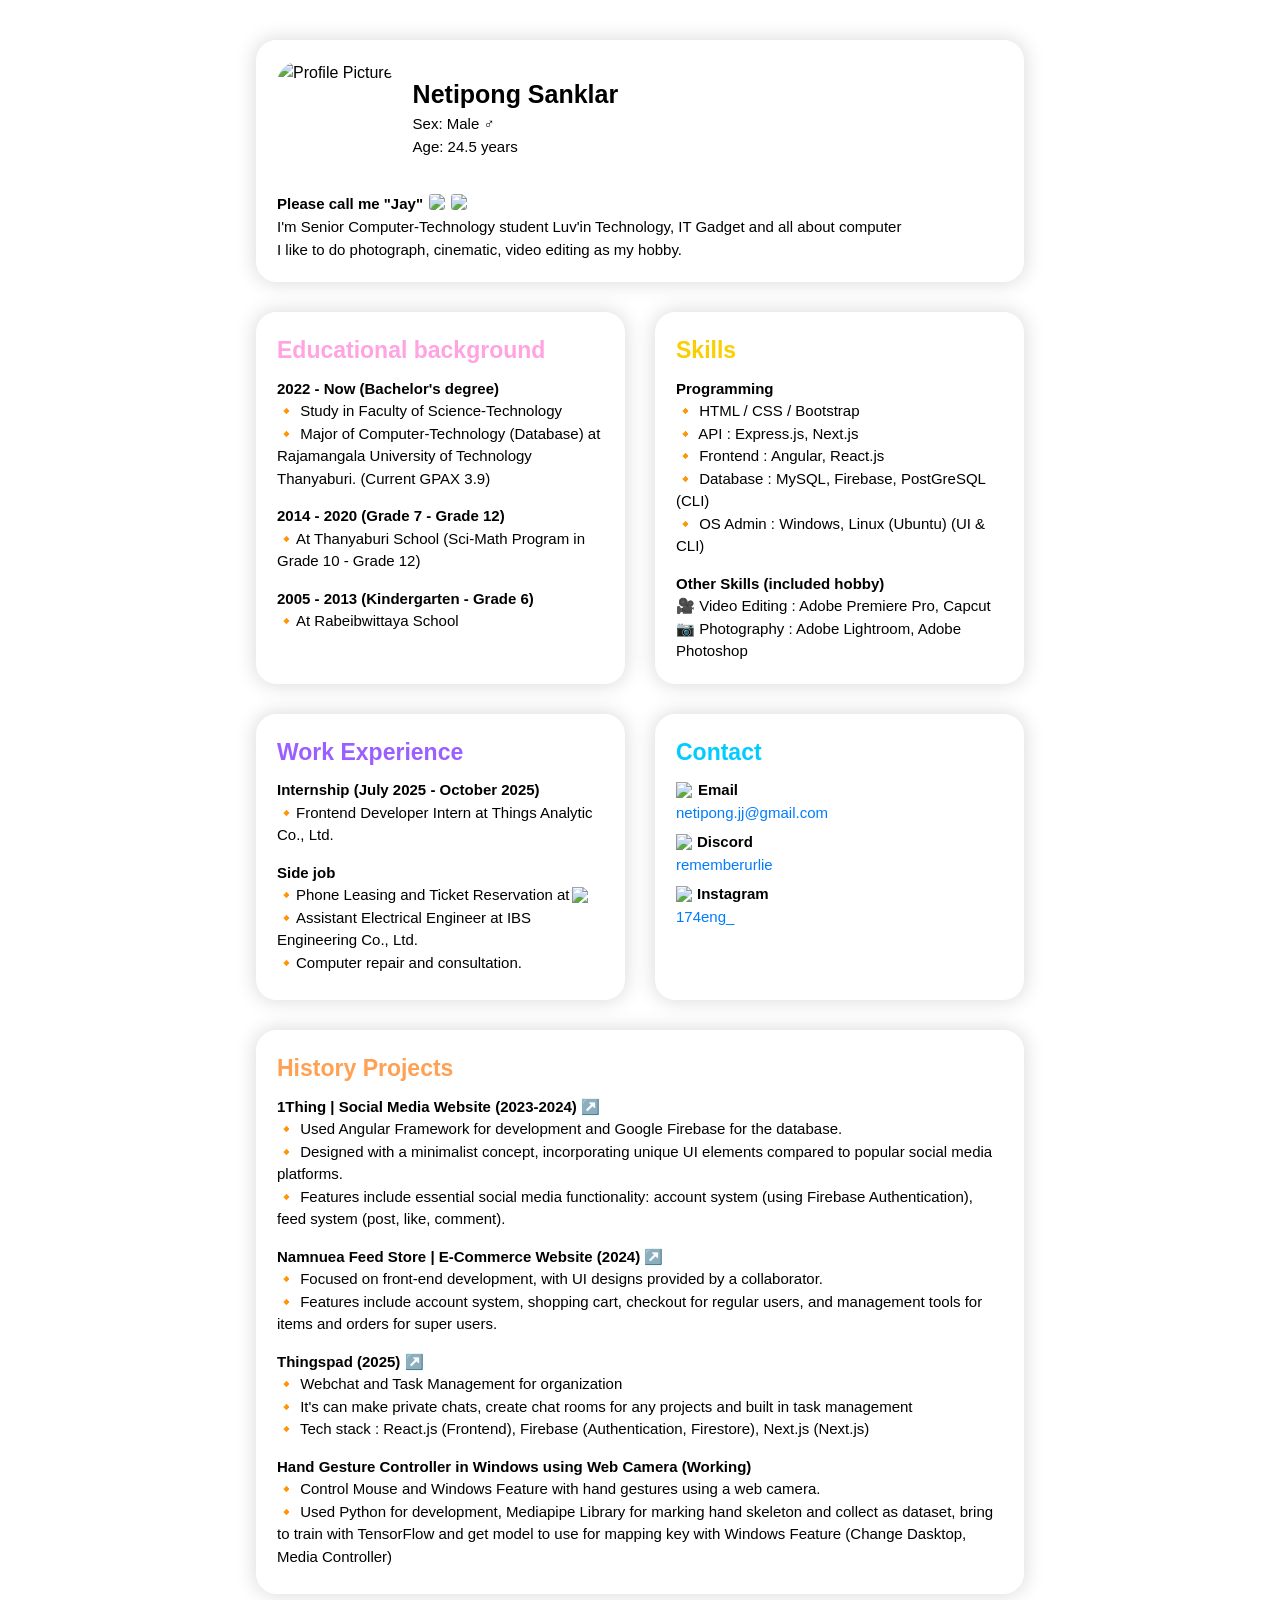
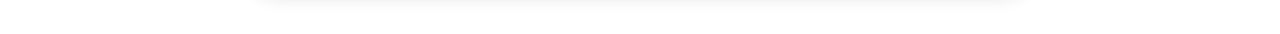
==== commit 32737c09: "darkmode by time" ====
--- a/docs/index.html
+++ b/docs/index.html
@@ -6,10 +6,10 @@
   <link rel="icon" type="image/x-icon" href="favicon.ico">
   <link rel="stylesheet" href="https://cdn.jsdelivr.net/npm/bootstrap@4.3.1/dist/css/bootstrap.min.css" integrity="sha384-ggOyR0iXCbMQv3Xipma34MD+dH/1fQ784/j6cY/iJTQUOhcWr7x9JvoRxT2MZw1T" crossorigin="anonymous">
   <style>@font-face{font-family:'Material Symbols Outlined';font-style:normal;font-weight:400;src:url(https://fonts.gstatic.com/icon/font?kit=kJF1BvYX7BgnkSrUwT8OhrdQw4oELdPIeeII9v6oDMzByHX9rA6RzaxHMPdY43zj-jCxv3fzvRNU22ZXGJpEpjC_1v-p_4MrImHCIJIZrDCvHOejddYkzUNJsbx08MaO69u7Z8zymAWY&skey=b8dc2088854b122f&v=v311) format('woff2');}.material-symbols-outlined{font-family:'Material Symbols Outlined';font-weight:normal;font-style:normal;font-size:24px;line-height:1;letter-spacing:normal;text-transform:none;display:inline-block;white-space:nowrap;word-wrap:normal;direction:ltr;-webkit-font-feature-settings:'liga';-webkit-font-smoothing:antialiased;}</style>
-<style>@font-face{font-family:Reddit Sans;font-style:italic;font-weight:200 900;font-display:swap;src:url(https://fonts.gstatic.com/s/redditsans/v6/EYq1maFOxq1T_-ETdN7EKQNuS5u33kNE.woff2) format("woff2");unicode-range:U+0102-0103,U+0110-0111,U+0128-0129,U+0168-0169,U+01A0-01A1,U+01AF-01B0,U+0300-0301,U+0303-0304,U+0308-0309,U+0323,U+0329,U+1EA0-1EF9,U+20AB}@font-face{font-family:Reddit Sans;font-style:italic;font-weight:200 900;font-display:swap;src:url(https://fonts.gstatic.com/s/redditsans/v6/EYq1maFOxq1T_-ETdN7EKQNuS5q33kNE.woff2) format("woff2");unicode-range:U+0100-02BA,U+02BD-02C5,U+02C7-02CC,U+02CE-02D7,U+02DD-02FF,U+0304,U+0308,U+0329,U+1D00-1DBF,U+1E00-1E9F,U+1EF2-1EFF,U+2020,U+20A0-20AB,U+20AD-20C0,U+2113,U+2C60-2C7F,U+A720-A7FF}@font-face{font-family:Reddit Sans;font-style:italic;font-weight:200 900;font-display:swap;src:url(https://fonts.gstatic.com/s/redditsans/v6/EYq1maFOxq1T_-ETdN7EKQNuS5S33g.woff2) format("woff2");unicode-range:U+0000-00FF,U+0131,U+0152-0153,U+02BB-02BC,U+02C6,U+02DA,U+02DC,U+0304,U+0308,U+0329,U+2000-206F,U+20AC,U+2122,U+2191,U+2193,U+2212,U+2215,U+FEFF,U+FFFD}@font-face{font-family:Reddit Sans;font-style:normal;font-weight:200 900;font-display:swap;src:url(https://fonts.gstatic.com/s/redditsans/v6/EYq3maFOxq1T_-ETdN7EKQNke5av2g.woff2) format("woff2");unicode-range:U+0102-0103,U+0110-0111,U+0128-0129,U+0168-0169,U+01A0-01A1,U+01AF-01B0,U+0300-0301,U+0303-0304,U+0308-0309,U+0323,U+0329,U+1EA0-1EF9,U+20AB}@font-face{font-family:Reddit Sans;font-style:normal;font-weight:200 900;font-display:swap;src:url(https://fonts.gstatic.com/s/redditsans/v6/EYq3maFOxq1T_-ETdN7EKQNle5av2g.woff2) format("woff2");unicode-range:U+0100-02BA,U+02BD-02C5,U+02C7-02CC,U+02CE-02D7,U+02DD-02FF,U+0304,U+0308,U+0329,U+1D00-1DBF,U+1E00-1E9F,U+1EF2-1EFF,U+2020,U+20A0-20AB,U+20AD-20C0,U+2113,U+2C60-2C7F,U+A720-A7FF}@font-face{font-family:Reddit Sans;font-style:normal;font-weight:200 900;font-display:swap;src:url(https://fonts.gstatic.com/s/redditsans/v6/EYq3maFOxq1T_-ETdN7EKQNre5Y.woff2) format("woff2");unicode-range:U+0000-00FF,U+0131,U+0152-0153,U+02BB-02BC,U+02C6,U+02DA,U+02DC,U+0304,U+0308,U+0329,U+2000-206F,U+20AC,U+2122,U+2191,U+2193,U+2212,U+2215,U+FEFF,U+FFFD}body{margin:40px 20%;font-family:Reddit Sans,sans-serif;background-image:url(https://img2.pic.in.th/pic/seamless-pattern-of-funny-colorful-doodle-lines-a-creative-artistic-background-in-a-minimalist-style-for-children-or-a-fashionable-design-with-basic-shapes-memphis-style-vector.png)}@media screen and (max-width: 1080px){body{margin:40px 8%}}
-</style><link rel="stylesheet" href="styles-EZLX6NI4.css" media="print" onload="this.media='all'"><noscript><link rel="stylesheet" href="styles-EZLX6NI4.css"></noscript><style ng-app-id="ng">.card[_ngcontent-ng-c3262538]{margin:30px auto 0;float:none;border-radius:20px;border-color:#fff;box-shadow:0 0 20px 1px #dadada;background-color:#fff;color:#000}.card-text#name[_ngcontent-ng-c3262538]{margin-top:0}img#rectangle[_ngcontent-ng-c3262538]{float:left;height:5.1rem;border-radius:20%;margin-right:20px}@keyframes _ngcontent-ng-c3262538_gradientShadow{0%{box-shadow:0 0 20px 5px #ff9ec7}50%{box-shadow:0 0 20px 5px #d1b3ff}to{box-shadow:0 0 20px 5px #ffb3b3}}.card[_ngcontent-ng-c3262538]:hover{transform:scale(1.05);animation:_ngcontent-ng-c3262538_gradientShadow 3s infinite alternate}.card[_ngcontent-ng-c3262538]{transition:transform .2s}#name-title[_ngcontent-ng-c3262538]{font-size:20px}@media (min-width: 409px){#name-title[_ngcontent-ng-c3262538]{font-size:25px}}a[_ngcontent-ng-c3262538], a[_ngcontent-ng-c3262538]:hover{text-decoration:none}</style></head>
+<style>@font-face{font-family:Reddit Sans;font-style:italic;font-weight:200 900;font-display:swap;src:url(https://fonts.gstatic.com/s/redditsans/v6/EYq1maFOxq1T_-ETdN7EKQNuS5u33kNE.woff2) format("woff2");unicode-range:U+0102-0103,U+0110-0111,U+0128-0129,U+0168-0169,U+01A0-01A1,U+01AF-01B0,U+0300-0301,U+0303-0304,U+0308-0309,U+0323,U+0329,U+1EA0-1EF9,U+20AB}@font-face{font-family:Reddit Sans;font-style:italic;font-weight:200 900;font-display:swap;src:url(https://fonts.gstatic.com/s/redditsans/v6/EYq1maFOxq1T_-ETdN7EKQNuS5q33kNE.woff2) format("woff2");unicode-range:U+0100-02BA,U+02BD-02C5,U+02C7-02CC,U+02CE-02D7,U+02DD-02FF,U+0304,U+0308,U+0329,U+1D00-1DBF,U+1E00-1E9F,U+1EF2-1EFF,U+2020,U+20A0-20AB,U+20AD-20C0,U+2113,U+2C60-2C7F,U+A720-A7FF}@font-face{font-family:Reddit Sans;font-style:italic;font-weight:200 900;font-display:swap;src:url(https://fonts.gstatic.com/s/redditsans/v6/EYq1maFOxq1T_-ETdN7EKQNuS5S33g.woff2) format("woff2");unicode-range:U+0000-00FF,U+0131,U+0152-0153,U+02BB-02BC,U+02C6,U+02DA,U+02DC,U+0304,U+0308,U+0329,U+2000-206F,U+20AC,U+2122,U+2191,U+2193,U+2212,U+2215,U+FEFF,U+FFFD}@font-face{font-family:Reddit Sans;font-style:normal;font-weight:200 900;font-display:swap;src:url(https://fonts.gstatic.com/s/redditsans/v6/EYq3maFOxq1T_-ETdN7EKQNke5av2g.woff2) format("woff2");unicode-range:U+0102-0103,U+0110-0111,U+0128-0129,U+0168-0169,U+01A0-01A1,U+01AF-01B0,U+0300-0301,U+0303-0304,U+0308-0309,U+0323,U+0329,U+1EA0-1EF9,U+20AB}@font-face{font-family:Reddit Sans;font-style:normal;font-weight:200 900;font-display:swap;src:url(https://fonts.gstatic.com/s/redditsans/v6/EYq3maFOxq1T_-ETdN7EKQNle5av2g.woff2) format("woff2");unicode-range:U+0100-02BA,U+02BD-02C5,U+02C7-02CC,U+02CE-02D7,U+02DD-02FF,U+0304,U+0308,U+0329,U+1D00-1DBF,U+1E00-1E9F,U+1EF2-1EFF,U+2020,U+20A0-20AB,U+20AD-20C0,U+2113,U+2C60-2C7F,U+A720-A7FF}@font-face{font-family:Reddit Sans;font-style:normal;font-weight:200 900;font-display:swap;src:url(https://fonts.gstatic.com/s/redditsans/v6/EYq3maFOxq1T_-ETdN7EKQNre5Y.woff2) format("woff2");unicode-range:U+0000-00FF,U+0131,U+0152-0153,U+02BB-02BC,U+02C6,U+02DA,U+02DC,U+0304,U+0308,U+0329,U+2000-206F,U+20AC,U+2122,U+2191,U+2193,U+2212,U+2215,U+FEFF,U+FFFD}body{margin:40px 20%;font-family:Reddit Sans,sans-serif;background-image:url("./media/wallpaper-light-5WNNY55F.png");transition:background-image .3s ease-in-out}@media screen and (max-width: 1080px){body{margin:40px 8%}}
+</style><link rel="stylesheet" href="styles-5IVQMLPD.css" media="print" onload="this.media='all'"><noscript><link rel="stylesheet" href="styles-5IVQMLPD.css"></noscript><style ng-app-id="ng">.card[_ngcontent-ng-c3592014699]{margin:30px auto 0;float:none;border-radius:20px;border-color:#fff;box-shadow:0 0 20px 1px #dadada;background-color:#fff;color:#000}img#rectangle[_ngcontent-ng-c3592014699]{float:left;height:7rem;border-radius:20%;margin-right:20px;transition:transform .5s;transition-delay:0s}img#rectangle[_ngcontent-ng-c3592014699]:hover{transition:transform .5s;transition-delay:.6s;transform:scale(2)}img#scn-logo[_ngcontent-ng-c3592014699]{transition:transform .3s;transition-delay:0s}img#scn-logo[_ngcontent-ng-c3592014699]:hover{transition:transform .3s;transition-delay:0s;transform:scale(1.5)}@keyframes _ngcontent-ng-c3592014699_gradientShadow{0%{box-shadow:0 0 20px 5px #ff9ec7}50%{box-shadow:0 0 20px 5px #d1b3ff}to{box-shadow:0 0 20px 5px #ffb3b3}}.card[_ngcontent-ng-c3592014699]:hover{transform:scale(1.05);animation:_ngcontent-ng-c3592014699_gradientShadow 3s infinite alternate}.card[_ngcontent-ng-c3592014699]{transition:transform .2s,background-color .3s,box-shadow .3s,border-color .3s,color .3s}#name-title[_ngcontent-ng-c3592014699]{font-size:20px}@media (min-width: 409px){#name-title[_ngcontent-ng-c3592014699]{font-size:25px}}a[_ngcontent-ng-c3592014699], a[_ngcontent-ng-c3592014699]:hover{text-decoration:none}.profile-info[_ngcontent-ng-c3592014699]{display:flex;flex-direction:column;justify-content:center;align-items:flex-start;height:100%}.card[_ngcontent-ng-c3592014699]   .card-body[_ngcontent-ng-c3592014699]   .card-topic[_ngcontent-ng-c3592014699]{padding-bottom:10px;font-size:23px}.dark-theme[_ngcontent-ng-c3592014699]   .card[_ngcontent-ng-c3592014699]   .card-body[_ngcontent-ng-c3592014699]   .card-text[_ngcontent-ng-c3592014699]{color:#d6d6d6}.dark-theme[_ngcontent-ng-c3592014699]   .card[_ngcontent-ng-c3592014699]{background-color:#1a1a1a;border-color:#3330;box-shadow:0 0 20px 1px #181818}.dark-theme[_ngcontent-ng-c3592014699]   .card[_ngcontent-ng-c3592014699]   a[_ngcontent-ng-c3592014699]{color:#8ab4f8}.dark-theme[_ngcontent-ng-c3592014699]   .card[_ngcontent-ng-c3592014699]   .card-body[_ngcontent-ng-c3592014699]   .profile-info[_ngcontent-ng-c3592014699]{color:#fff}</style></head>
 <body><!--nghm-->
-  <app-root _nghost-ng-c3262538 ng-version="17.3.9" ngh="0" ng-server-context="ssg"><div _ngcontent-ng-c3262538 class="card-desk"><div _ngcontent-ng-c3262538 id="name" class="card"><div _ngcontent-ng-c3262538 class="card-body"><div _ngcontent-ng-c3262538><img _ngcontent-ng-c3262538 id="rectangle" src="assets/profile.jpg" alt="Profile Picture"><b _ngcontent-ng-c3262538 id="name-title">Netipong Sanklar </b><div _ngcontent-ng-c3262538 style="font-size: 15px;">Sex: Male ♂️ <br _ngcontent-ng-c3262538> Age: 24.4 years</div></div><div _ngcontent-ng-c3262538 id="name" class="card-text" style="padding-top: 25px;"><div _ngcontent-ng-c3262538 style="font-size: 15px; margin-top: -12px;"><b _ngcontent-ng-c3262538>Please call me "Jay"</b><a _ngcontent-ng-c3262538 href="https://www.linkedin.com/in/netipong-sanklar-05930231a/"><img _ngcontent-ng-c3262538 src="assets/linkedin.webp" style="height: 19px; margin: 0px 3px 6px 6px; border-radius: 20%;"></a><a _ngcontent-ng-c3262538 href="https://github.com/rememberurlie"><img _ngcontent-ng-c3262538 src="assets/github.webp" style="height: 19px; margin: 0px 3px 6px 3px; border-radius: 20%;"></a><br _ngcontent-ng-c3262538> I'm Senior Computer-Technology student Luv'in Technology, IT Gadget and all about computer<br _ngcontent-ng-c3262538> I like to do photograph, cinematic, video editing as my hobby.<br _ngcontent-ng-c3262538></div></div></div></div><div _ngcontent-ng-c3262538 class="row"><div _ngcontent-ng-c3262538 class="col-12 col-md-6 d-flex align-items-stretch"><div _ngcontent-ng-c3262538 id="edu" class="card w-100"><div _ngcontent-ng-c3262538 class="card-body"><div _ngcontent-ng-c3262538 class="card-text"><div _ngcontent-ng-c3262538 style="padding-bottom: 10px; font-size: 23px; color: rgb(255, 163, 226);"><b _ngcontent-ng-c3262538>Educational background</b></div><div _ngcontent-ng-c3262538 style="font-size: 15px; padding-bottom: 15px;"><b _ngcontent-ng-c3262538>2022 - Now (Bachelor's degree) </b><br _ngcontent-ng-c3262538> 🔸 Study in Faculty of Science-Technology<br _ngcontent-ng-c3262538> 🔸 Major of Computer-Technology (Database) at Rajamangala University of Technology Thanyaburi. (Current GPAX 3.9)</div><div _ngcontent-ng-c3262538 style="font-size: 15px; padding-bottom: 15px;"><b _ngcontent-ng-c3262538>2014 - 2020 (Grade 7 - Grade 12)</b><br _ngcontent-ng-c3262538> 🔸At Thanyaburi School (Sci-Math Program in Grade 10 - Grade 12) </div><div _ngcontent-ng-c3262538 style="font-size: 15px;"><b _ngcontent-ng-c3262538>2005 - 2013 (Kindergarten - Grade 6)</b><br _ngcontent-ng-c3262538> 🔸At Rabeibwittaya School </div></div></div></div></div><div _ngcontent-ng-c3262538 class="col-12 col-md-6 d-flex align-items-stretch"><div _ngcontent-ng-c3262538 id="skill" class="card w-100"><div _ngcontent-ng-c3262538 class="card-body"><div _ngcontent-ng-c3262538 class="card-text"><div _ngcontent-ng-c3262538 style="padding-bottom: 10px; font-size: 23px; color: rgb(252, 206, 0);"><b _ngcontent-ng-c3262538>Skills</b></div><div _ngcontent-ng-c3262538 style="font-size: 15px; padding-bottom: 15px;"><b _ngcontent-ng-c3262538>Programming Stacks</b><br _ngcontent-ng-c3262538> 🔸 HTML / CSS / Bootstrap<br _ngcontent-ng-c3262538> 🔸 API : Express.js, Next.js<br _ngcontent-ng-c3262538> 🔸 Frontend : Angular, React.js<br _ngcontent-ng-c3262538> 🔸 Database : MySQL, Firebase, PostGreSQL (CLI)<br _ngcontent-ng-c3262538> 🔸 OS Admin : Windows, Linux (Ubuntu) (UI &amp; CLI)<br _ngcontent-ng-c3262538></div><div _ngcontent-ng-c3262538 style="font-size: 15px;"><b _ngcontent-ng-c3262538>Other Skills (included hobby)</b><br _ngcontent-ng-c3262538> 🎥 Video Editing : Adobe Premiere Pro, Capcut <br _ngcontent-ng-c3262538> 📷 Photography : Adobe Lightroom, Adobe Photoshop<br _ngcontent-ng-c3262538></div></div></div></div></div></div><div _ngcontent-ng-c3262538 class="row"><div _ngcontent-ng-c3262538 class="col-12 col-md-6 d-flex align-items-stretch"><div _ngcontent-ng-c3262538 id="experience" class="card w-100"><div _ngcontent-ng-c3262538 class="card-body"><div _ngcontent-ng-c3262538 class="card-text"><div _ngcontent-ng-c3262538 style="padding-bottom: 10px; font-size: 23px; color: rgb(155, 94, 255);"><b _ngcontent-ng-c3262538>Work Experience</b></div><div _ngcontent-ng-c3262538 style="font-size: 15px; padding-bottom: 15px;"><b _ngcontent-ng-c3262538>Internship (July 2025 - October 2025) </b><br _ngcontent-ng-c3262538> 🔸Frontend Developer Intern at Things Analytic Co., Ltd.<br _ngcontent-ng-c3262538></div><div _ngcontent-ng-c3262538 style="font-size: 15px; padding-bottom: 5px;"><b _ngcontent-ng-c3262538>Side job</b><br _ngcontent-ng-c3262538> 🔸Phone Leasing and Ticket Reservation at <a _ngcontent-ng-c3262538 href="https://x.com/dede_ja555"><img _ngcontent-ng-c3262538 src="assets/x.png" style="height: 25px; padding-bottom: 3px;"></a><br _ngcontent-ng-c3262538> 🔸Assistant Electrical Engineer at IBS Engineering Co., Ltd.<br _ngcontent-ng-c3262538> 🔸Computer repair and consultation. </div></div></div></div></div><div _ngcontent-ng-c3262538 class="col-12 col-md-6 d-flex align-items-stretch"><div _ngcontent-ng-c3262538 id="contact" class="card w-100"><div _ngcontent-ng-c3262538 class="card-body"><div _ngcontent-ng-c3262538 class="card-text"><div _ngcontent-ng-c3262538 style="padding-bottom: 10px; font-size: 23px; color: rgb(0, 204, 255);"><b _ngcontent-ng-c3262538>Contact</b></div><div _ngcontent-ng-c3262538 style="font-size: 15px; padding-bottom: 7px;"><img _ngcontent-ng-c3262538 src="assets/gmail.png" style="height: 11px; padding-right: 6px; margin-bottom: 2px;"><b _ngcontent-ng-c3262538>Email</b><br _ngcontent-ng-c3262538><a _ngcontent-ng-c3262538 href="mailto:netipong.jj@gmail.com">netipong.jj@gmail.com</a></div><div _ngcontent-ng-c3262538 style="font-size: 15px; padding-bottom: 7px;"><img _ngcontent-ng-c3262538 src="assets/discord.png" style="height: 11px; padding-right: 5px; margin-bottom: 2px;"><b _ngcontent-ng-c3262538>Discord</b><br _ngcontent-ng-c3262538><a _ngcontent-ng-c3262538 href="https://discordapp.com/users/161111988141817857">rememberurlie</a></div><div _ngcontent-ng-c3262538 style="font-size: 15px;"><img _ngcontent-ng-c3262538 src="assets/ig.png" style="height: 14px; padding-right: 5px; margin-bottom: 2.5px;"><b _ngcontent-ng-c3262538>Instagram</b><br _ngcontent-ng-c3262538><a _ngcontent-ng-c3262538 href="https://www.instagram.com/174eng_">174eng_</a></div></div></div></div></div></div><div _ngcontent-ng-c3262538 id="work" class="card"><div _ngcontent-ng-c3262538 class="card-body"><div _ngcontent-ng-c3262538 class="card-text"><div _ngcontent-ng-c3262538 style="padding-bottom: 15px; font-size: 23px; color: rgb(255, 160, 83);"><b _ngcontent-ng-c3262538>History Projects</b></div><div _ngcontent-ng-c3262538 style="font-size: 15px; padding-bottom: 15px;"><b _ngcontent-ng-c3262538>1Thing | Social Media Website (2023-2024)</b><a _ngcontent-ng-c3262538 href="https://github.com/rememberurlie/1Thing" target="_blank" rel="noopener noreferrer"> ↗️</a><br _ngcontent-ng-c3262538> 🔸	Used Angular Framework for development and Google Firebase for the database.<br _ngcontent-ng-c3262538> 🔸	Designed with a minimalist concept, incorporating unique UI elements compared to popular social media platforms.<br _ngcontent-ng-c3262538> 🔸	Features include essential social media functionality: account system (using Firebase Authentication), feed system (post, like, comment).<br _ngcontent-ng-c3262538></div><div _ngcontent-ng-c3262538 style="font-size: 15px; padding-bottom: 15px;"><b _ngcontent-ng-c3262538>Namnuea Feed Store | E-Commerce Website (2024)</b><a _ngcontent-ng-c3262538 href="https://github.com/rememberurlie/namnuea_feedstore" target="_blank" rel="noopener noreferrer"> ↗️</a><br _ngcontent-ng-c3262538> 🔸	Focused on front-end development, with UI designs provided by a collaborator.<br _ngcontent-ng-c3262538> 🔸	Features include account system, shopping cart, checkout for regular users, and management tools for items and orders for super users. </div><div _ngcontent-ng-c3262538 style="font-size: 15px; padding-bottom: 15px;"><b _ngcontent-ng-c3262538>Thingspad (2025)</b><a _ngcontent-ng-c3262538 href="https://github.com/rememberurlie/thingspad" target="_blank" rel="noopener noreferrer"> ↗️</a><br _ngcontent-ng-c3262538> 🔸	Webchat and Task Management for organization<br _ngcontent-ng-c3262538> 🔸 It's can make private chats, create chat rooms for any projects and built in task management<br _ngcontent-ng-c3262538> 🔸 Tech stack : React.js (Frontend), Firebase (Authentication, Firestore), Next.js (Next.js)<br _ngcontent-ng-c3262538></div><div _ngcontent-ng-c3262538 style="font-size: 15px; padding-bottom: 5px;"><b _ngcontent-ng-c3262538>Hand Gesture Controller in Windows using Web Camera (Working)</b><br _ngcontent-ng-c3262538> 🔸 Control Mouse and Windows Feature with hand gestures using a web camera.<br _ngcontent-ng-c3262538> 🔸 Used Python for development, Mediapipe Library for marking hand skeleton and collect as dataset, bring to train with TensorFlow and get model to use for mapping key with Windows Feature (Change Dasktop, Media Controller)<br _ngcontent-ng-c3262538></div></div></div></div></div></app-root>
-<script src="polyfills-A7MJM4D4.js" type="module"></script><script src="main-IDNAIUBR.js" type="module"></script>
+  <app-root _nghost-ng-c3592014699 ng-version="17.3.9" ngh="0" ng-server-context="ssg"><div _ngcontent-ng-c3592014699 class="card-desk"><div _ngcontent-ng-c3592014699 id="name" class="card"><div _ngcontent-ng-c3592014699 class="card-body"><div _ngcontent-ng-c3592014699 style="display: flex; align-items: center;"><img _ngcontent-ng-c3592014699 id="rectangle" src="assets/profile.jpg" alt="Profile Picture"><div _ngcontent-ng-c3592014699 class="profile-info"><b _ngcontent-ng-c3592014699 id="name-title">Netipong Sanklar</b><div _ngcontent-ng-c3592014699 class="card-text" style="font-size: 15px;">Sex: Male ♂️ <br _ngcontent-ng-c3592014699> Age: 24.5 years</div></div></div><div _ngcontent-ng-c3592014699 id="name" class="card-text" style="font-size: 15px; margin-top: 20px;"><b _ngcontent-ng-c3592014699>Please call me "Jay"</b><a _ngcontent-ng-c3592014699 href="https://www.linkedin.com/in/netipong-sanklar-05930231a/" target="_blank" rel="noopener noreferrer"><img _ngcontent-ng-c3592014699 id="scn-logo" src="assets/linkedin.webp" style="height: 19px; margin: 0px 3px 6px 6px; border-radius: 20%;"></a><a _ngcontent-ng-c3592014699 href="https://github.com/rememberurlie" target="_blank" rel="noopener noreferrer"><img _ngcontent-ng-c3592014699 id="scn-logo" src="assets/github.webp" style="height: 19px; margin: 0px 3px 6px 3px; border-radius: 20%;"></a><br _ngcontent-ng-c3592014699> I'm Senior Computer-Technology student Luv'in Technology, IT Gadget and all about computer<br _ngcontent-ng-c3592014699> I like to do photograph, cinematic, video editing as my hobby.<br _ngcontent-ng-c3592014699></div></div></div><div _ngcontent-ng-c3592014699 class="row"><div _ngcontent-ng-c3592014699 class="col-12 col-md-6 d-flex align-items-stretch"><div _ngcontent-ng-c3592014699 id="edu" class="card w-100"><div _ngcontent-ng-c3592014699 class="card-body"><div _ngcontent-ng-c3592014699 class="card-topic" style="color: rgb(255, 163, 226);"><b _ngcontent-ng-c3592014699>Educational background</b></div><div _ngcontent-ng-c3592014699 class="card-text"><div _ngcontent-ng-c3592014699 style="font-size: 15px; padding-bottom: 15px;"><b _ngcontent-ng-c3592014699>2022 - Now (Bachelor's degree) </b><br _ngcontent-ng-c3592014699> 🔸 Study in Faculty of Science-Technology<br _ngcontent-ng-c3592014699> 🔸 Major of Computer-Technology (Database) at Rajamangala University of Technology Thanyaburi. (Current GPAX 3.9)</div><div _ngcontent-ng-c3592014699 style="font-size: 15px; padding-bottom: 15px;"><b _ngcontent-ng-c3592014699>2014 - 2020 (Grade 7 - Grade 12)</b><br _ngcontent-ng-c3592014699> 🔸At Thanyaburi School (Sci-Math Program in Grade 10 - Grade 12) </div><div _ngcontent-ng-c3592014699 style="font-size: 15px;"><b _ngcontent-ng-c3592014699>2005 - 2013 (Kindergarten - Grade 6)</b><br _ngcontent-ng-c3592014699> 🔸At Rabeibwittaya School </div></div></div></div></div><div _ngcontent-ng-c3592014699 class="col-12 col-md-6 d-flex align-items-stretch"><div _ngcontent-ng-c3592014699 id="skill" class="card w-100"><div _ngcontent-ng-c3592014699 class="card-body"><div _ngcontent-ng-c3592014699 class="card-topic" style="color: rgb(252, 206, 0);"><b _ngcontent-ng-c3592014699>Skills</b></div><div _ngcontent-ng-c3592014699 class="card-text"><div _ngcontent-ng-c3592014699 style="font-size: 15px; padding-bottom: 15px;"><b _ngcontent-ng-c3592014699>Programming</b><br _ngcontent-ng-c3592014699> 🔸 HTML / CSS / Bootstrap<br _ngcontent-ng-c3592014699> 🔸 API : Express.js, Next.js<br _ngcontent-ng-c3592014699> 🔸 Frontend : Angular, React.js<br _ngcontent-ng-c3592014699> 🔸 Database : MySQL, Firebase, PostGreSQL (CLI)<br _ngcontent-ng-c3592014699> 🔸 OS Admin : Windows, Linux (Ubuntu) (UI &amp; CLI)<br _ngcontent-ng-c3592014699></div><div _ngcontent-ng-c3592014699 style="font-size: 15px;"><b _ngcontent-ng-c3592014699>Other Skills (included hobby)</b><br _ngcontent-ng-c3592014699> 🎥 Video Editing : Adobe Premiere Pro, Capcut <br _ngcontent-ng-c3592014699> 📷 Photography : Adobe Lightroom, Adobe Photoshop<br _ngcontent-ng-c3592014699></div></div></div></div></div></div><div _ngcontent-ng-c3592014699 class="row"><div _ngcontent-ng-c3592014699 class="col-12 col-md-6 d-flex align-items-stretch"><div _ngcontent-ng-c3592014699 id="experience" class="card w-100"><div _ngcontent-ng-c3592014699 class="card-body"><div _ngcontent-ng-c3592014699 class="card-topic" style="color: rgb(155, 94, 255);"><b _ngcontent-ng-c3592014699>Work Experience</b></div><div _ngcontent-ng-c3592014699 class="card-text"><div _ngcontent-ng-c3592014699 style="font-size: 15px; padding-bottom: 15px;"><b _ngcontent-ng-c3592014699>Internship (July 2025 - October 2025) </b><br _ngcontent-ng-c3592014699> 🔸Frontend Developer Intern at Things Analytic Co., Ltd.<br _ngcontent-ng-c3592014699></div><div _ngcontent-ng-c3592014699 style="font-size: 15px; padding-bottom: 5px;"><b _ngcontent-ng-c3592014699>Side job</b><br _ngcontent-ng-c3592014699> 🔸Phone Leasing and Ticket Reservation at <a _ngcontent-ng-c3592014699 href="https://x.com/dede_ja555" target="_blank" rel="noopener noreferrer"><img _ngcontent-ng-c3592014699 id="scn-logo" src="assets/x.png" style="height: 30px; padding-bottom: 3px; margin-left: -2px;"></a><br _ngcontent-ng-c3592014699> 🔸Assistant Electrical Engineer at IBS Engineering Co., Ltd.<br _ngcontent-ng-c3592014699> 🔸Computer repair and consultation. </div></div></div></div></div><div _ngcontent-ng-c3592014699 class="col-12 col-md-6 d-flex align-items-stretch"><div _ngcontent-ng-c3592014699 id="contact" class="card w-100"><div _ngcontent-ng-c3592014699 class="card-body"><div _ngcontent-ng-c3592014699 class="card-topic" style="color: rgb(0, 204, 255);"><b _ngcontent-ng-c3592014699>Contact</b></div><div _ngcontent-ng-c3592014699 class="card-text"><div _ngcontent-ng-c3592014699 style="font-size: 15px; padding-bottom: 7px;"><img _ngcontent-ng-c3592014699 src="assets/gmail.png" style="height: 11px; padding-right: 6px; margin-bottom: 2px;"><b _ngcontent-ng-c3592014699>Email</b><br _ngcontent-ng-c3592014699><a _ngcontent-ng-c3592014699 href="mailto:netipong.jj@gmail.com" target="_blank" rel="noopener noreferrer">netipong.jj@gmail.com</a></div><div _ngcontent-ng-c3592014699 style="font-size: 15px; padding-bottom: 7px;"><img _ngcontent-ng-c3592014699 src="assets/discord.png" style="height: 11px; padding-right: 5px; margin-bottom: 2px;"><b _ngcontent-ng-c3592014699>Discord</b><br _ngcontent-ng-c3592014699><a _ngcontent-ng-c3592014699 href="https://discordapp.com/users/161111988141817857" target="_blank" rel="noopener noreferrer">rememberurlie</a></div><div _ngcontent-ng-c3592014699 style="font-size: 15px;"><img _ngcontent-ng-c3592014699 src="assets/ig.png" style="height: 14px; padding-right: 5px; margin-bottom: 2.5px;"><b _ngcontent-ng-c3592014699>Instagram</b><br _ngcontent-ng-c3592014699><a _ngcontent-ng-c3592014699 href="https://www.instagram.com/174eng_" target="_blank" rel="noopener noreferrer">174eng_</a></div></div></div></div></div></div><div _ngcontent-ng-c3592014699 id="work" class="card"><div _ngcontent-ng-c3592014699 class="card-body"><div _ngcontent-ng-c3592014699 class="card-topic" style="color: rgb(255, 160, 83);"><b _ngcontent-ng-c3592014699>History Projects</b></div><div _ngcontent-ng-c3592014699 class="card-text"><div _ngcontent-ng-c3592014699 id="text" style="font-size: 15px; padding-bottom: 15px;"><b _ngcontent-ng-c3592014699>1Thing | Social Media Website (2023-2024)</b><a _ngcontent-ng-c3592014699 href="https://github.com/rememberurlie/1Thing" target="_blank" rel="noopener noreferrer"> ↗️</a><br _ngcontent-ng-c3592014699> 🔸	Used Angular Framework for development and Google Firebase for the database.<br _ngcontent-ng-c3592014699> 🔸	Designed with a minimalist concept, incorporating unique UI elements compared to popular social media platforms.<br _ngcontent-ng-c3592014699> 🔸	Features include essential social media functionality: account system (using Firebase Authentication), feed system (post, like, comment).<br _ngcontent-ng-c3592014699></div><div _ngcontent-ng-c3592014699 style="font-size: 15px; padding-bottom: 15px;"><b _ngcontent-ng-c3592014699>Namnuea Feed Store | E-Commerce Website (2024)</b><a _ngcontent-ng-c3592014699 href="https://github.com/rememberurlie/namnuea_feedstore" target="_blank" rel="noopener noreferrer"> ↗️</a><br _ngcontent-ng-c3592014699> 🔸	Focused on front-end development, with UI designs provided by a collaborator.<br _ngcontent-ng-c3592014699> 🔸	Features include account system, shopping cart, checkout for regular users, and management tools for items and orders for super users. </div><div _ngcontent-ng-c3592014699 style="font-size: 15px; padding-bottom: 15px;"><b _ngcontent-ng-c3592014699>Thingspad (2025)</b><a _ngcontent-ng-c3592014699 href="https://github.com/rememberurlie/thingspad" target="_blank" rel="noopener noreferrer"> ↗️</a><br _ngcontent-ng-c3592014699> 🔸	Webchat and Task Management for organization<br _ngcontent-ng-c3592014699> 🔸 It's can make private chats, create chat rooms for any projects and built in task management<br _ngcontent-ng-c3592014699> 🔸 Tech stack : React.js (Frontend), Firebase (Authentication, Firestore), Next.js (Next.js)<br _ngcontent-ng-c3592014699></div><div _ngcontent-ng-c3592014699 style="font-size: 15px; padding-bottom: 5px;"><b _ngcontent-ng-c3592014699>Hand Gesture Controller in Windows using Web Camera (Working)</b><br _ngcontent-ng-c3592014699> 🔸 Control Mouse and Windows Feature with hand gestures using a web camera.<br _ngcontent-ng-c3592014699> 🔸 Used Python for development, Mediapipe Library for marking hand skeleton and collect as dataset, bring to train with TensorFlow and get model to use for mapping key with Windows Feature (Change Dasktop, Media Controller)<br _ngcontent-ng-c3592014699></div></div></div></div></div></app-root>
+<script src="polyfills-A7MJM4D4.js" type="module"></script><script src="main-FWQAYWMO.js" type="module"></script>
 
 <script id="ng-state" type="application/json">{"__nghData__":[{}]}</script></body></html>
--- a/docs/styles-5IVQMLPD.css
+++ b/docs/styles-5IVQMLPD.css
@@ -0,0 +1 @@
+@font-face{font-family:Reddit Sans;font-style:italic;font-weight:200 900;font-display:swap;src:url(https://fonts.gstatic.com/s/redditsans/v6/EYq1maFOxq1T_-ETdN7EKQNuS5u33kNE.woff2) format("woff2");unicode-range:U+0102-0103,U+0110-0111,U+0128-0129,U+0168-0169,U+01A0-01A1,U+01AF-01B0,U+0300-0301,U+0303-0304,U+0308-0309,U+0323,U+0329,U+1EA0-1EF9,U+20AB}@font-face{font-family:Reddit Sans;font-style:italic;font-weight:200 900;font-display:swap;src:url(https://fonts.gstatic.com/s/redditsans/v6/EYq1maFOxq1T_-ETdN7EKQNuS5q33kNE.woff2) format("woff2");unicode-range:U+0100-02BA,U+02BD-02C5,U+02C7-02CC,U+02CE-02D7,U+02DD-02FF,U+0304,U+0308,U+0329,U+1D00-1DBF,U+1E00-1E9F,U+1EF2-1EFF,U+2020,U+20A0-20AB,U+20AD-20C0,U+2113,U+2C60-2C7F,U+A720-A7FF}@font-face{font-family:Reddit Sans;font-style:italic;font-weight:200 900;font-display:swap;src:url(https://fonts.gstatic.com/s/redditsans/v6/EYq1maFOxq1T_-ETdN7EKQNuS5S33g.woff2) format("woff2");unicode-range:U+0000-00FF,U+0131,U+0152-0153,U+02BB-02BC,U+02C6,U+02DA,U+02DC,U+0304,U+0308,U+0329,U+2000-206F,U+20AC,U+2122,U+2191,U+2193,U+2212,U+2215,U+FEFF,U+FFFD}@font-face{font-family:Reddit Sans;font-style:normal;font-weight:200 900;font-display:swap;src:url(https://fonts.gstatic.com/s/redditsans/v6/EYq3maFOxq1T_-ETdN7EKQNke5av2g.woff2) format("woff2");unicode-range:U+0102-0103,U+0110-0111,U+0128-0129,U+0168-0169,U+01A0-01A1,U+01AF-01B0,U+0300-0301,U+0303-0304,U+0308-0309,U+0323,U+0329,U+1EA0-1EF9,U+20AB}@font-face{font-family:Reddit Sans;font-style:normal;font-weight:200 900;font-display:swap;src:url(https://fonts.gstatic.com/s/redditsans/v6/EYq3maFOxq1T_-ETdN7EKQNle5av2g.woff2) format("woff2");unicode-range:U+0100-02BA,U+02BD-02C5,U+02C7-02CC,U+02CE-02D7,U+02DD-02FF,U+0304,U+0308,U+0329,U+1D00-1DBF,U+1E00-1E9F,U+1EF2-1EFF,U+2020,U+20A0-20AB,U+20AD-20C0,U+2113,U+2C60-2C7F,U+A720-A7FF}@font-face{font-family:Reddit Sans;font-style:normal;font-weight:200 900;font-display:swap;src:url(https://fonts.gstatic.com/s/redditsans/v6/EYq3maFOxq1T_-ETdN7EKQNre5Y.woff2) format("woff2");unicode-range:U+0000-00FF,U+0131,U+0152-0153,U+02BB-02BC,U+02C6,U+02DA,U+02DC,U+0304,U+0308,U+0329,U+2000-206F,U+20AC,U+2122,U+2191,U+2193,U+2212,U+2215,U+FEFF,U+FFFD}body{margin:40px 20%;font-family:Reddit Sans,sans-serif;background-image:url("./media/wallpaper-light-5WNNY55F.png");transition:background-image .3s ease-in-out}body.dark-mode-body{background-image:url("./media/wallpaper-dark-GIXEGPDT.png")}@media screen and (max-width: 1080px){body{margin:40px 8%}}
--- a/docs/styles-5IVQMLPD.css
+++ b/docs/styles-5IVQMLPD.css
@@ -0,0 +1 @@
+@font-face{font-family:Reddit Sans;font-style:italic;font-weight:200 900;font-display:swap;src:url(https://fonts.gstatic.com/s/redditsans/v6/EYq1maFOxq1T_-ETdN7EKQNuS5u33kNE.woff2) format("woff2");unicode-range:U+0102-0103,U+0110-0111,U+0128-0129,U+0168-0169,U+01A0-01A1,U+01AF-01B0,U+0300-0301,U+0303-0304,U+0308-0309,U+0323,U+0329,U+1EA0-1EF9,U+20AB}@font-face{font-family:Reddit Sans;font-style:italic;font-weight:200 900;font-display:swap;src:url(https://fonts.gstatic.com/s/redditsans/v6/EYq1maFOxq1T_-ETdN7EKQNuS5q33kNE.woff2) format("woff2");unicode-range:U+0100-02BA,U+02BD-02C5,U+02C7-02CC,U+02CE-02D7,U+02DD-02FF,U+0304,U+0308,U+0329,U+1D00-1DBF,U+1E00-1E9F,U+1EF2-1EFF,U+2020,U+20A0-20AB,U+20AD-20C0,U+2113,U+2C60-2C7F,U+A720-A7FF}@font-face{font-family:Reddit Sans;font-style:italic;font-weight:200 900;font-display:swap;src:url(https://fonts.gstatic.com/s/redditsans/v6/EYq1maFOxq1T_-ETdN7EKQNuS5S33g.woff2) format("woff2");unicode-range:U+0000-00FF,U+0131,U+0152-0153,U+02BB-02BC,U+02C6,U+02DA,U+02DC,U+0304,U+0308,U+0329,U+2000-206F,U+20AC,U+2122,U+2191,U+2193,U+2212,U+2215,U+FEFF,U+FFFD}@font-face{font-family:Reddit Sans;font-style:normal;font-weight:200 900;font-display:swap;src:url(https://fonts.gstatic.com/s/redditsans/v6/EYq3maFOxq1T_-ETdN7EKQNke5av2g.woff2) format("woff2");unicode-range:U+0102-0103,U+0110-0111,U+0128-0129,U+0168-0169,U+01A0-01A1,U+01AF-01B0,U+0300-0301,U+0303-0304,U+0308-0309,U+0323,U+0329,U+1EA0-1EF9,U+20AB}@font-face{font-family:Reddit Sans;font-style:normal;font-weight:200 900;font-display:swap;src:url(https://fonts.gstatic.com/s/redditsans/v6/EYq3maFOxq1T_-ETdN7EKQNle5av2g.woff2) format("woff2");unicode-range:U+0100-02BA,U+02BD-02C5,U+02C7-02CC,U+02CE-02D7,U+02DD-02FF,U+0304,U+0308,U+0329,U+1D00-1DBF,U+1E00-1E9F,U+1EF2-1EFF,U+2020,U+20A0-20AB,U+20AD-20C0,U+2113,U+2C60-2C7F,U+A720-A7FF}@font-face{font-family:Reddit Sans;font-style:normal;font-weight:200 900;font-display:swap;src:url(https://fonts.gstatic.com/s/redditsans/v6/EYq3maFOxq1T_-ETdN7EKQNre5Y.woff2) format("woff2");unicode-range:U+0000-00FF,U+0131,U+0152-0153,U+02BB-02BC,U+02C6,U+02DA,U+02DC,U+0304,U+0308,U+0329,U+2000-206F,U+20AC,U+2122,U+2191,U+2193,U+2212,U+2215,U+FEFF,U+FFFD}body{margin:40px 20%;font-family:Reddit Sans,sans-serif;background-image:url("./media/wallpaper-light-5WNNY55F.png");transition:background-image .3s ease-in-out}body.dark-mode-body{background-image:url("./media/wallpaper-dark-GIXEGPDT.png")}@media screen and (max-width: 1080px){body{margin:40px 8%}}
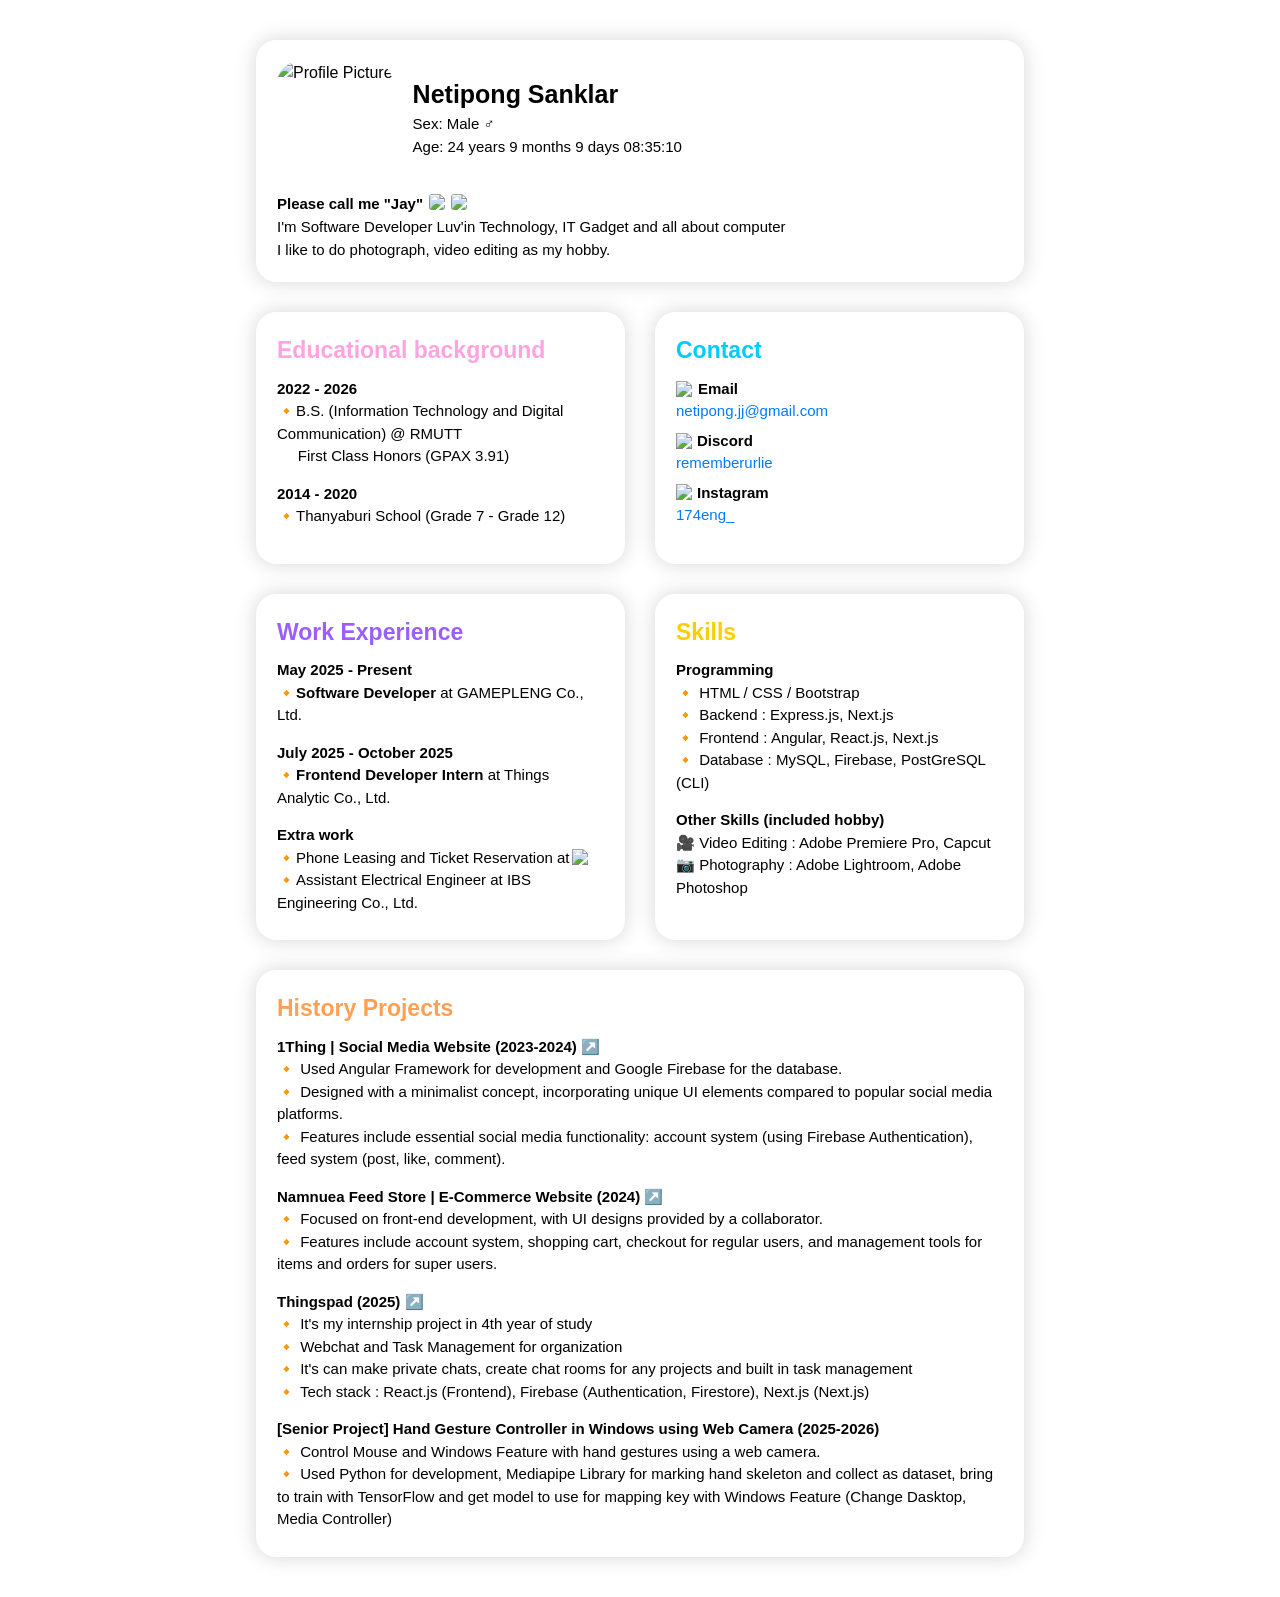
==== commit fd526cf3: "Add real-time ticking age counter - Update age every second via setInterval (browser-only, runs outs" ====
--- a/docs/index.html
+++ b/docs/index.html
@@ -5,11 +5,11 @@
   <meta name="viewport" content="width=device-width, initial-scale=1">
   <link rel="icon" type="image/x-icon" href="favicon.ico">
   <link rel="stylesheet" href="https://cdn.jsdelivr.net/npm/bootstrap@4.3.1/dist/css/bootstrap.min.css" integrity="sha384-ggOyR0iXCbMQv3Xipma34MD+dH/1fQ784/j6cY/iJTQUOhcWr7x9JvoRxT2MZw1T" crossorigin="anonymous">
-  <style>@font-face{font-family:'Material Symbols Outlined';font-style:normal;font-weight:400;src:url(https://fonts.gstatic.com/icon/font?kit=kJF1BvYX7BgnkSrUwT8OhrdQw4oELdPIeeII9v6oDMzByHX9rA6RzaxHMPdY43zj-jCxv3fzvRNU22ZXGJpEpjC_1v-p_4MrImHCIJIZrDCvHOejddYkzUNJsbx08MaO69u7Z8zymAWY&skey=b8dc2088854b122f&v=v311) format('woff2');}.material-symbols-outlined{font-family:'Material Symbols Outlined';font-weight:normal;font-style:normal;font-size:24px;line-height:1;letter-spacing:normal;text-transform:none;display:inline-block;white-space:nowrap;word-wrap:normal;direction:ltr;-webkit-font-feature-settings:'liga';-webkit-font-smoothing:antialiased;}</style>
+  <style>@font-face{font-family:'Material Symbols Outlined';font-style:normal;font-weight:400;src:url(https://fonts.gstatic.com/l/font?kit=kJF1BvYX7BgnkSrUwT8OhrdQw4oELdPIeeII9v6oDMzByHX9rA6RzaxHMPdY43zj-jCxv3fzvRNU22ZXGJpEpjC_1v-p_4MrImHCIJIZrDCvHOejddYkzUNJsbx08MaO69u7Z8zymAWY&skey=b8dc2088854b122f&v=v344) format('woff2');}.material-symbols-outlined{font-family:'Material Symbols Outlined';font-weight:normal;font-style:normal;font-size:24px;line-height:1;letter-spacing:normal;text-transform:none;display:inline-block;white-space:nowrap;word-wrap:normal;direction:ltr;-webkit-font-feature-settings:'liga';-webkit-font-smoothing:antialiased;}</style>
 <style>@font-face{font-family:Reddit Sans;font-style:italic;font-weight:200 900;font-display:swap;src:url(https://fonts.gstatic.com/s/redditsans/v6/EYq1maFOxq1T_-ETdN7EKQNuS5u33kNE.woff2) format("woff2");unicode-range:U+0102-0103,U+0110-0111,U+0128-0129,U+0168-0169,U+01A0-01A1,U+01AF-01B0,U+0300-0301,U+0303-0304,U+0308-0309,U+0323,U+0329,U+1EA0-1EF9,U+20AB}@font-face{font-family:Reddit Sans;font-style:italic;font-weight:200 900;font-display:swap;src:url(https://fonts.gstatic.com/s/redditsans/v6/EYq1maFOxq1T_-ETdN7EKQNuS5q33kNE.woff2) format("woff2");unicode-range:U+0100-02BA,U+02BD-02C5,U+02C7-02CC,U+02CE-02D7,U+02DD-02FF,U+0304,U+0308,U+0329,U+1D00-1DBF,U+1E00-1E9F,U+1EF2-1EFF,U+2020,U+20A0-20AB,U+20AD-20C0,U+2113,U+2C60-2C7F,U+A720-A7FF}@font-face{font-family:Reddit Sans;font-style:italic;font-weight:200 900;font-display:swap;src:url(https://fonts.gstatic.com/s/redditsans/v6/EYq1maFOxq1T_-ETdN7EKQNuS5S33g.woff2) format("woff2");unicode-range:U+0000-00FF,U+0131,U+0152-0153,U+02BB-02BC,U+02C6,U+02DA,U+02DC,U+0304,U+0308,U+0329,U+2000-206F,U+20AC,U+2122,U+2191,U+2193,U+2212,U+2215,U+FEFF,U+FFFD}@font-face{font-family:Reddit Sans;font-style:normal;font-weight:200 900;font-display:swap;src:url(https://fonts.gstatic.com/s/redditsans/v6/EYq3maFOxq1T_-ETdN7EKQNke5av2g.woff2) format("woff2");unicode-range:U+0102-0103,U+0110-0111,U+0128-0129,U+0168-0169,U+01A0-01A1,U+01AF-01B0,U+0300-0301,U+0303-0304,U+0308-0309,U+0323,U+0329,U+1EA0-1EF9,U+20AB}@font-face{font-family:Reddit Sans;font-style:normal;font-weight:200 900;font-display:swap;src:url(https://fonts.gstatic.com/s/redditsans/v6/EYq3maFOxq1T_-ETdN7EKQNle5av2g.woff2) format("woff2");unicode-range:U+0100-02BA,U+02BD-02C5,U+02C7-02CC,U+02CE-02D7,U+02DD-02FF,U+0304,U+0308,U+0329,U+1D00-1DBF,U+1E00-1E9F,U+1EF2-1EFF,U+2020,U+20A0-20AB,U+20AD-20C0,U+2113,U+2C60-2C7F,U+A720-A7FF}@font-face{font-family:Reddit Sans;font-style:normal;font-weight:200 900;font-display:swap;src:url(https://fonts.gstatic.com/s/redditsans/v6/EYq3maFOxq1T_-ETdN7EKQNre5Y.woff2) format("woff2");unicode-range:U+0000-00FF,U+0131,U+0152-0153,U+02BB-02BC,U+02C6,U+02DA,U+02DC,U+0304,U+0308,U+0329,U+2000-206F,U+20AC,U+2122,U+2191,U+2193,U+2212,U+2215,U+FEFF,U+FFFD}body{margin:40px 20%;font-family:Reddit Sans,sans-serif;background-image:url("./media/wallpaper-light-5WNNY55F.png");transition:background-image .3s ease-in-out}@media screen and (max-width: 1080px){body{margin:40px 8%}}
-</style><link rel="stylesheet" href="styles-5IVQMLPD.css" media="print" onload="this.media='all'"><noscript><link rel="stylesheet" href="styles-5IVQMLPD.css"></noscript><style ng-app-id="ng">.card[_ngcontent-ng-c3592014699]{margin:30px auto 0;float:none;border-radius:20px;border-color:#fff;box-shadow:0 0 20px 1px #dadada;background-color:#fff;color:#000}img#rectangle[_ngcontent-ng-c3592014699]{float:left;height:7rem;border-radius:20%;margin-right:20px;transition:transform .5s;transition-delay:0s}img#rectangle[_ngcontent-ng-c3592014699]:hover{transition:transform .5s;transition-delay:.6s;transform:scale(2)}img#scn-logo[_ngcontent-ng-c3592014699]{transition:transform .3s;transition-delay:0s}img#scn-logo[_ngcontent-ng-c3592014699]:hover{transition:transform .3s;transition-delay:0s;transform:scale(1.5)}@keyframes _ngcontent-ng-c3592014699_gradientShadow{0%{box-shadow:0 0 20px 5px #ff9ec7}50%{box-shadow:0 0 20px 5px #d1b3ff}to{box-shadow:0 0 20px 5px #ffb3b3}}.card[_ngcontent-ng-c3592014699]:hover{transform:scale(1.05);animation:_ngcontent-ng-c3592014699_gradientShadow 3s infinite alternate}.card[_ngcontent-ng-c3592014699]{transition:transform .2s,background-color .3s,box-shadow .3s,border-color .3s,color .3s}#name-title[_ngcontent-ng-c3592014699]{font-size:20px}@media (min-width: 409px){#name-title[_ngcontent-ng-c3592014699]{font-size:25px}}a[_ngcontent-ng-c3592014699], a[_ngcontent-ng-c3592014699]:hover{text-decoration:none}.profile-info[_ngcontent-ng-c3592014699]{display:flex;flex-direction:column;justify-content:center;align-items:flex-start;height:100%}.card[_ngcontent-ng-c3592014699]   .card-body[_ngcontent-ng-c3592014699]   .card-topic[_ngcontent-ng-c3592014699]{padding-bottom:10px;font-size:23px}.dark-theme[_ngcontent-ng-c3592014699]   .card[_ngcontent-ng-c3592014699]   .card-body[_ngcontent-ng-c3592014699]   .card-text[_ngcontent-ng-c3592014699]{color:#d6d6d6}.dark-theme[_ngcontent-ng-c3592014699]   .card[_ngcontent-ng-c3592014699]{background-color:#1a1a1a;border-color:#3330;box-shadow:0 0 20px 1px #181818}.dark-theme[_ngcontent-ng-c3592014699]   .card[_ngcontent-ng-c3592014699]   a[_ngcontent-ng-c3592014699]{color:#8ab4f8}.dark-theme[_ngcontent-ng-c3592014699]   .card[_ngcontent-ng-c3592014699]   .card-body[_ngcontent-ng-c3592014699]   .profile-info[_ngcontent-ng-c3592014699]{color:#fff}</style></head>
+</style><link rel="stylesheet" href="styles-5IVQMLPD.css" media="print" onload="this.media='all'"><noscript><link rel="stylesheet" href="styles-5IVQMLPD.css"></noscript><style ng-app-id="ng">.card[_ngcontent-ng-c2750490774]{margin:30px auto 0;float:none;border-radius:20px;border-color:#fff;box-shadow:0 0 20px 1px #dadada;background-color:#fff;color:#000}img#rectangle[_ngcontent-ng-c2750490774]{float:left;height:7rem;border-radius:20%;margin-right:20px;transition:transform .5s;transition-delay:0s}img#rectangle[_ngcontent-ng-c2750490774]:hover{transition:transform .5s;transition-delay:.6s;transform:scale(2)}img#scn-logo[_ngcontent-ng-c2750490774]{transition:transform .3s;transition-delay:0s}img#scn-logo[_ngcontent-ng-c2750490774]:hover{transition:transform .3s;transition-delay:0s;transform:scale(1.5)}@keyframes _ngcontent-ng-c2750490774_gradientShadow{0%{box-shadow:0 0 20px 5px #ff9ec7}50%{box-shadow:0 0 20px 5px #d1b3ff}to{box-shadow:0 0 20px 5px #ffb3b3}}.card[_ngcontent-ng-c2750490774]:hover{transform:scale(1.05);animation:_ngcontent-ng-c2750490774_gradientShadow 3s infinite alternate}.card[_ngcontent-ng-c2750490774]{transition:transform .2s,background-color .3s,box-shadow .3s,border-color .3s,color .3s}#name-title[_ngcontent-ng-c2750490774]{font-size:20px}@media (min-width: 409px){#name-title[_ngcontent-ng-c2750490774]{font-size:25px}}a[_ngcontent-ng-c2750490774], a[_ngcontent-ng-c2750490774]:hover{text-decoration:none}.profile-info[_ngcontent-ng-c2750490774]{display:flex;flex-direction:column;justify-content:center;align-items:flex-start;height:100%}.card[_ngcontent-ng-c2750490774]   .card-body[_ngcontent-ng-c2750490774]   .card-topic[_ngcontent-ng-c2750490774]{padding-bottom:10px;font-size:23px}.dark-theme[_ngcontent-ng-c2750490774]   .card[_ngcontent-ng-c2750490774]   .card-body[_ngcontent-ng-c2750490774]   .card-text[_ngcontent-ng-c2750490774]{color:#d6d6d6}.dark-theme[_ngcontent-ng-c2750490774]   .card[_ngcontent-ng-c2750490774]{background-color:#1a1a1a;border-color:#3330;box-shadow:0 0 20px 1px #181818}.dark-theme[_ngcontent-ng-c2750490774]   .card[_ngcontent-ng-c2750490774]   a[_ngcontent-ng-c2750490774]{color:#8ab4f8}.dark-theme[_ngcontent-ng-c2750490774]   .card[_ngcontent-ng-c2750490774]   .card-body[_ngcontent-ng-c2750490774]   .profile-info[_ngcontent-ng-c2750490774]{color:#fff}</style></head>
 <body><!--nghm-->
-  <app-root _nghost-ng-c3592014699 ng-version="17.3.9" ngh="0" ng-server-context="ssg"><div _ngcontent-ng-c3592014699 class="card-desk"><div _ngcontent-ng-c3592014699 id="name" class="card"><div _ngcontent-ng-c3592014699 class="card-body"><div _ngcontent-ng-c3592014699 style="display: flex; align-items: center;"><img _ngcontent-ng-c3592014699 id="rectangle" src="assets/profile.jpg" alt="Profile Picture"><div _ngcontent-ng-c3592014699 class="profile-info"><b _ngcontent-ng-c3592014699 id="name-title">Netipong Sanklar</b><div _ngcontent-ng-c3592014699 class="card-text" style="font-size: 15px;">Sex: Male ♂️ <br _ngcontent-ng-c3592014699> Age: 24.5 years</div></div></div><div _ngcontent-ng-c3592014699 id="name" class="card-text" style="font-size: 15px; margin-top: 20px;"><b _ngcontent-ng-c3592014699>Please call me "Jay"</b><a _ngcontent-ng-c3592014699 href="https://www.linkedin.com/in/netipong-sanklar-05930231a/" target="_blank" rel="noopener noreferrer"><img _ngcontent-ng-c3592014699 id="scn-logo" src="assets/linkedin.webp" style="height: 19px; margin: 0px 3px 6px 6px; border-radius: 20%;"></a><a _ngcontent-ng-c3592014699 href="https://github.com/rememberurlie" target="_blank" rel="noopener noreferrer"><img _ngcontent-ng-c3592014699 id="scn-logo" src="assets/github.webp" style="height: 19px; margin: 0px 3px 6px 3px; border-radius: 20%;"></a><br _ngcontent-ng-c3592014699> I'm Senior Computer-Technology student Luv'in Technology, IT Gadget and all about computer<br _ngcontent-ng-c3592014699> I like to do photograph, cinematic, video editing as my hobby.<br _ngcontent-ng-c3592014699></div></div></div><div _ngcontent-ng-c3592014699 class="row"><div _ngcontent-ng-c3592014699 class="col-12 col-md-6 d-flex align-items-stretch"><div _ngcontent-ng-c3592014699 id="edu" class="card w-100"><div _ngcontent-ng-c3592014699 class="card-body"><div _ngcontent-ng-c3592014699 class="card-topic" style="color: rgb(255, 163, 226);"><b _ngcontent-ng-c3592014699>Educational background</b></div><div _ngcontent-ng-c3592014699 class="card-text"><div _ngcontent-ng-c3592014699 style="font-size: 15px; padding-bottom: 15px;"><b _ngcontent-ng-c3592014699>2022 - Now (Bachelor's degree) </b><br _ngcontent-ng-c3592014699> 🔸 Study in Faculty of Science-Technology<br _ngcontent-ng-c3592014699> 🔸 Major of Computer-Technology (Database) at Rajamangala University of Technology Thanyaburi. (Current GPAX 3.9)</div><div _ngcontent-ng-c3592014699 style="font-size: 15px; padding-bottom: 15px;"><b _ngcontent-ng-c3592014699>2014 - 2020 (Grade 7 - Grade 12)</b><br _ngcontent-ng-c3592014699> 🔸At Thanyaburi School (Sci-Math Program in Grade 10 - Grade 12) </div><div _ngcontent-ng-c3592014699 style="font-size: 15px;"><b _ngcontent-ng-c3592014699>2005 - 2013 (Kindergarten - Grade 6)</b><br _ngcontent-ng-c3592014699> 🔸At Rabeibwittaya School </div></div></div></div></div><div _ngcontent-ng-c3592014699 class="col-12 col-md-6 d-flex align-items-stretch"><div _ngcontent-ng-c3592014699 id="skill" class="card w-100"><div _ngcontent-ng-c3592014699 class="card-body"><div _ngcontent-ng-c3592014699 class="card-topic" style="color: rgb(252, 206, 0);"><b _ngcontent-ng-c3592014699>Skills</b></div><div _ngcontent-ng-c3592014699 class="card-text"><div _ngcontent-ng-c3592014699 style="font-size: 15px; padding-bottom: 15px;"><b _ngcontent-ng-c3592014699>Programming</b><br _ngcontent-ng-c3592014699> 🔸 HTML / CSS / Bootstrap<br _ngcontent-ng-c3592014699> 🔸 API : Express.js, Next.js<br _ngcontent-ng-c3592014699> 🔸 Frontend : Angular, React.js<br _ngcontent-ng-c3592014699> 🔸 Database : MySQL, Firebase, PostGreSQL (CLI)<br _ngcontent-ng-c3592014699> 🔸 OS Admin : Windows, Linux (Ubuntu) (UI &amp; CLI)<br _ngcontent-ng-c3592014699></div><div _ngcontent-ng-c3592014699 style="font-size: 15px;"><b _ngcontent-ng-c3592014699>Other Skills (included hobby)</b><br _ngcontent-ng-c3592014699> 🎥 Video Editing : Adobe Premiere Pro, Capcut <br _ngcontent-ng-c3592014699> 📷 Photography : Adobe Lightroom, Adobe Photoshop<br _ngcontent-ng-c3592014699></div></div></div></div></div></div><div _ngcontent-ng-c3592014699 class="row"><div _ngcontent-ng-c3592014699 class="col-12 col-md-6 d-flex align-items-stretch"><div _ngcontent-ng-c3592014699 id="experience" class="card w-100"><div _ngcontent-ng-c3592014699 class="card-body"><div _ngcontent-ng-c3592014699 class="card-topic" style="color: rgb(155, 94, 255);"><b _ngcontent-ng-c3592014699>Work Experience</b></div><div _ngcontent-ng-c3592014699 class="card-text"><div _ngcontent-ng-c3592014699 style="font-size: 15px; padding-bottom: 15px;"><b _ngcontent-ng-c3592014699>Internship (July 2025 - October 2025) </b><br _ngcontent-ng-c3592014699> 🔸Frontend Developer Intern at Things Analytic Co., Ltd.<br _ngcontent-ng-c3592014699></div><div _ngcontent-ng-c3592014699 style="font-size: 15px; padding-bottom: 5px;"><b _ngcontent-ng-c3592014699>Side job</b><br _ngcontent-ng-c3592014699> 🔸Phone Leasing and Ticket Reservation at <a _ngcontent-ng-c3592014699 href="https://x.com/dede_ja555" target="_blank" rel="noopener noreferrer"><img _ngcontent-ng-c3592014699 id="scn-logo" src="assets/x.png" style="height: 30px; padding-bottom: 3px; margin-left: -2px;"></a><br _ngcontent-ng-c3592014699> 🔸Assistant Electrical Engineer at IBS Engineering Co., Ltd.<br _ngcontent-ng-c3592014699> 🔸Computer repair and consultation. </div></div></div></div></div><div _ngcontent-ng-c3592014699 class="col-12 col-md-6 d-flex align-items-stretch"><div _ngcontent-ng-c3592014699 id="contact" class="card w-100"><div _ngcontent-ng-c3592014699 class="card-body"><div _ngcontent-ng-c3592014699 class="card-topic" style="color: rgb(0, 204, 255);"><b _ngcontent-ng-c3592014699>Contact</b></div><div _ngcontent-ng-c3592014699 class="card-text"><div _ngcontent-ng-c3592014699 style="font-size: 15px; padding-bottom: 7px;"><img _ngcontent-ng-c3592014699 src="assets/gmail.png" style="height: 11px; padding-right: 6px; margin-bottom: 2px;"><b _ngcontent-ng-c3592014699>Email</b><br _ngcontent-ng-c3592014699><a _ngcontent-ng-c3592014699 href="mailto:netipong.jj@gmail.com" target="_blank" rel="noopener noreferrer">netipong.jj@gmail.com</a></div><div _ngcontent-ng-c3592014699 style="font-size: 15px; padding-bottom: 7px;"><img _ngcontent-ng-c3592014699 src="assets/discord.png" style="height: 11px; padding-right: 5px; margin-bottom: 2px;"><b _ngcontent-ng-c3592014699>Discord</b><br _ngcontent-ng-c3592014699><a _ngcontent-ng-c3592014699 href="https://discordapp.com/users/161111988141817857" target="_blank" rel="noopener noreferrer">rememberurlie</a></div><div _ngcontent-ng-c3592014699 style="font-size: 15px;"><img _ngcontent-ng-c3592014699 src="assets/ig.png" style="height: 14px; padding-right: 5px; margin-bottom: 2.5px;"><b _ngcontent-ng-c3592014699>Instagram</b><br _ngcontent-ng-c3592014699><a _ngcontent-ng-c3592014699 href="https://www.instagram.com/174eng_" target="_blank" rel="noopener noreferrer">174eng_</a></div></div></div></div></div></div><div _ngcontent-ng-c3592014699 id="work" class="card"><div _ngcontent-ng-c3592014699 class="card-body"><div _ngcontent-ng-c3592014699 class="card-topic" style="color: rgb(255, 160, 83);"><b _ngcontent-ng-c3592014699>History Projects</b></div><div _ngcontent-ng-c3592014699 class="card-text"><div _ngcontent-ng-c3592014699 id="text" style="font-size: 15px; padding-bottom: 15px;"><b _ngcontent-ng-c3592014699>1Thing | Social Media Website (2023-2024)</b><a _ngcontent-ng-c3592014699 href="https://github.com/rememberurlie/1Thing" target="_blank" rel="noopener noreferrer"> ↗️</a><br _ngcontent-ng-c3592014699> 🔸	Used Angular Framework for development and Google Firebase for the database.<br _ngcontent-ng-c3592014699> 🔸	Designed with a minimalist concept, incorporating unique UI elements compared to popular social media platforms.<br _ngcontent-ng-c3592014699> 🔸	Features include essential social media functionality: account system (using Firebase Authentication), feed system (post, like, comment).<br _ngcontent-ng-c3592014699></div><div _ngcontent-ng-c3592014699 style="font-size: 15px; padding-bottom: 15px;"><b _ngcontent-ng-c3592014699>Namnuea Feed Store | E-Commerce Website (2024)</b><a _ngcontent-ng-c3592014699 href="https://github.com/rememberurlie/namnuea_feedstore" target="_blank" rel="noopener noreferrer"> ↗️</a><br _ngcontent-ng-c3592014699> 🔸	Focused on front-end development, with UI designs provided by a collaborator.<br _ngcontent-ng-c3592014699> 🔸	Features include account system, shopping cart, checkout for regular users, and management tools for items and orders for super users. </div><div _ngcontent-ng-c3592014699 style="font-size: 15px; padding-bottom: 15px;"><b _ngcontent-ng-c3592014699>Thingspad (2025)</b><a _ngcontent-ng-c3592014699 href="https://github.com/rememberurlie/thingspad" target="_blank" rel="noopener noreferrer"> ↗️</a><br _ngcontent-ng-c3592014699> 🔸	Webchat and Task Management for organization<br _ngcontent-ng-c3592014699> 🔸 It's can make private chats, create chat rooms for any projects and built in task management<br _ngcontent-ng-c3592014699> 🔸 Tech stack : React.js (Frontend), Firebase (Authentication, Firestore), Next.js (Next.js)<br _ngcontent-ng-c3592014699></div><div _ngcontent-ng-c3592014699 style="font-size: 15px; padding-bottom: 5px;"><b _ngcontent-ng-c3592014699>Hand Gesture Controller in Windows using Web Camera (Working)</b><br _ngcontent-ng-c3592014699> 🔸 Control Mouse and Windows Feature with hand gestures using a web camera.<br _ngcontent-ng-c3592014699> 🔸 Used Python for development, Mediapipe Library for marking hand skeleton and collect as dataset, bring to train with TensorFlow and get model to use for mapping key with Windows Feature (Change Dasktop, Media Controller)<br _ngcontent-ng-c3592014699></div></div></div></div></div></app-root>
-<script src="polyfills-A7MJM4D4.js" type="module"></script><script src="main-FWQAYWMO.js" type="module"></script>
+  <app-root _nghost-ng-c2750490774 ng-version="17.3.9" ngh="0" ng-server-context="ssg"><div _ngcontent-ng-c2750490774 class="card-desk"><div _ngcontent-ng-c2750490774 id="name" class="card"><div _ngcontent-ng-c2750490774 class="card-body"><div _ngcontent-ng-c2750490774 style="display: flex; align-items: center;"><img _ngcontent-ng-c2750490774 id="rectangle" src="assets/profile.jpg" alt="Profile Picture"><div _ngcontent-ng-c2750490774 class="profile-info"><b _ngcontent-ng-c2750490774 id="name-title">Netipong Sanklar</b><div _ngcontent-ng-c2750490774 class="card-text" style="font-size: 15px;">Sex: Male ♂️ <br _ngcontent-ng-c2750490774> Age: 24 years 9 months 9 days 08:35:10</div></div></div><div _ngcontent-ng-c2750490774 id="name" class="card-text" style="font-size: 15px; margin-top: 20px;"><b _ngcontent-ng-c2750490774>Please call me "Jay"</b><a _ngcontent-ng-c2750490774 href="https://www.linkedin.com/in/netipong-sanklar-05930231a/" target="_blank" rel="noopener noreferrer"><img _ngcontent-ng-c2750490774 id="scn-logo" src="assets/linkedin.webp" style="height: 19px; margin: 0px 3px 6px 6px; border-radius: 20%;"></a><a _ngcontent-ng-c2750490774 href="https://github.com/rememberurlie" target="_blank" rel="noopener noreferrer"><img _ngcontent-ng-c2750490774 id="scn-logo" src="assets/github.webp" style="height: 19px; margin: 0px 3px 6px 3px; border-radius: 20%;"></a><br _ngcontent-ng-c2750490774> I'm Software Developer Luv'in Technology, IT Gadget and all about computer<br _ngcontent-ng-c2750490774> I like to do photograph, video editing as my hobby.<br _ngcontent-ng-c2750490774></div></div></div><div _ngcontent-ng-c2750490774 class="row"><div _ngcontent-ng-c2750490774 class="col-12 col-md-6 d-flex align-items-stretch"><div _ngcontent-ng-c2750490774 id="edu" class="card w-100"><div _ngcontent-ng-c2750490774 class="card-body"><div _ngcontent-ng-c2750490774 class="card-topic" style="color: rgb(255, 163, 226);"><b _ngcontent-ng-c2750490774>Educational background</b></div><div _ngcontent-ng-c2750490774 class="card-text"><div _ngcontent-ng-c2750490774 style="font-size: 15px; padding-bottom: 15px;"><b _ngcontent-ng-c2750490774>2022 - 2026</b><br _ngcontent-ng-c2750490774> 🔸B.S. (Information Technology and Digital Communication) @ RMUTT<br _ngcontent-ng-c2750490774> &nbsp;&nbsp;&nbsp;&nbsp;&nbsp;First Class Honors (GPAX 3.91) </div><div _ngcontent-ng-c2750490774 style="font-size: 15px; padding-bottom: 15px;"><b _ngcontent-ng-c2750490774>2014 - 2020</b><br _ngcontent-ng-c2750490774> 🔸Thanyaburi School (Grade 7 - Grade 12) </div></div></div></div></div><div _ngcontent-ng-c2750490774 class="col-12 col-md-6 d-flex align-items-stretch"><div _ngcontent-ng-c2750490774 id="contact" class="card w-100"><div _ngcontent-ng-c2750490774 class="card-body"><div _ngcontent-ng-c2750490774 class="card-topic" style="color: rgb(0, 204, 255);"><b _ngcontent-ng-c2750490774>Contact</b></div><div _ngcontent-ng-c2750490774 class="card-text"><div _ngcontent-ng-c2750490774 style="font-size: 15px; padding-bottom: 7px;"><img _ngcontent-ng-c2750490774 src="assets/gmail.png" style="height: 11px; padding-right: 6px; margin-bottom: 2px;"><b _ngcontent-ng-c2750490774>Email</b><br _ngcontent-ng-c2750490774><a _ngcontent-ng-c2750490774 href="mailto:netipong.jj@gmail.com" target="_blank" rel="noopener noreferrer">netipong.jj@gmail.com</a></div><div _ngcontent-ng-c2750490774 style="font-size: 15px; padding-bottom: 7px;"><img _ngcontent-ng-c2750490774 src="assets/discord.png" style="height: 11px; padding-right: 5px; margin-bottom: 2px;"><b _ngcontent-ng-c2750490774>Discord</b><br _ngcontent-ng-c2750490774><a _ngcontent-ng-c2750490774 href="https://discordapp.com/users/161111988141817857" target="_blank" rel="noopener noreferrer">rememberurlie</a></div><div _ngcontent-ng-c2750490774 style="font-size: 15px;"><img _ngcontent-ng-c2750490774 src="assets/ig.png" style="height: 14px; padding-right: 5px; margin-bottom: 2.5px;"><b _ngcontent-ng-c2750490774>Instagram</b><br _ngcontent-ng-c2750490774><a _ngcontent-ng-c2750490774 href="https://www.instagram.com/174eng_" target="_blank" rel="noopener noreferrer">174eng_</a></div></div></div></div></div></div><div _ngcontent-ng-c2750490774 class="row"><div _ngcontent-ng-c2750490774 class="col-12 col-md-6 d-flex align-items-stretch"><div _ngcontent-ng-c2750490774 id="experience" class="card w-100"><div _ngcontent-ng-c2750490774 class="card-body"><div _ngcontent-ng-c2750490774 class="card-topic" style="color: rgb(155, 94, 255);"><b _ngcontent-ng-c2750490774>Work Experience</b></div><div _ngcontent-ng-c2750490774 class="card-text"><div _ngcontent-ng-c2750490774 style="font-size: 15px; padding-bottom: 15px;"><b _ngcontent-ng-c2750490774>May 2025 - Present</b><br _ngcontent-ng-c2750490774> 🔸<b _ngcontent-ng-c2750490774>Software Developer</b> at GAMEPLENG Co., Ltd.<br _ngcontent-ng-c2750490774></div><div _ngcontent-ng-c2750490774 style="font-size: 15px; padding-bottom: 15px;"><b _ngcontent-ng-c2750490774>July 2025 - October 2025</b><br _ngcontent-ng-c2750490774> 🔸<b _ngcontent-ng-c2750490774>Frontend Developer Intern</b> at Things Analytic Co., Ltd.<br _ngcontent-ng-c2750490774></div><div _ngcontent-ng-c2750490774 style="font-size: 15px; padding-bottom: 5px;"><b _ngcontent-ng-c2750490774>Extra work</b><br _ngcontent-ng-c2750490774> 🔸Phone Leasing and Ticket Reservation at <a _ngcontent-ng-c2750490774 href="https://x.com/dede_ja555" target="_blank" rel="noopener noreferrer"><img _ngcontent-ng-c2750490774 id="scn-logo" src="assets/x.png" style="height: 30px; padding-bottom: 3px; margin-left: -2px;"></a><br _ngcontent-ng-c2750490774> 🔸Assistant Electrical Engineer at IBS Engineering Co., Ltd.<br _ngcontent-ng-c2750490774></div></div></div></div></div><div _ngcontent-ng-c2750490774 class="col-12 col-md-6 d-flex align-items-stretch"><div _ngcontent-ng-c2750490774 id="skill" class="card w-100"><div _ngcontent-ng-c2750490774 class="card-body"><div _ngcontent-ng-c2750490774 class="card-topic" style="color: rgb(252, 206, 0);"><b _ngcontent-ng-c2750490774>Skills</b></div><div _ngcontent-ng-c2750490774 class="card-text"><div _ngcontent-ng-c2750490774 style="font-size: 15px; padding-bottom: 15px;"><b _ngcontent-ng-c2750490774>Programming</b><br _ngcontent-ng-c2750490774> 🔸 HTML / CSS / Bootstrap<br _ngcontent-ng-c2750490774> 🔸 Backend : Express.js, Next.js<br _ngcontent-ng-c2750490774> 🔸 Frontend : Angular, React.js, Next.js<br _ngcontent-ng-c2750490774> 🔸 Database : MySQL, Firebase, PostGreSQL (CLI)<br _ngcontent-ng-c2750490774></div><div _ngcontent-ng-c2750490774 style="font-size: 15px;"><b _ngcontent-ng-c2750490774>Other Skills (included hobby)</b><br _ngcontent-ng-c2750490774> 🎥 Video Editing : Adobe Premiere Pro, Capcut <br _ngcontent-ng-c2750490774> 📷 Photography : Adobe Lightroom, Adobe Photoshop<br _ngcontent-ng-c2750490774></div></div></div></div></div></div><div _ngcontent-ng-c2750490774 id="work" class="card"><div _ngcontent-ng-c2750490774 class="card-body"><div _ngcontent-ng-c2750490774 class="card-topic" style="color: rgb(255, 160, 83);"><b _ngcontent-ng-c2750490774>History Projects</b></div><div _ngcontent-ng-c2750490774 class="card-text"><div _ngcontent-ng-c2750490774 id="text" style="font-size: 15px; padding-bottom: 15px;"><b _ngcontent-ng-c2750490774>1Thing | Social Media Website (2023-2024)</b><a _ngcontent-ng-c2750490774 href="https://github.com/rememberurlie/1Thing" target="_blank" rel="noopener noreferrer"> ↗️</a><br _ngcontent-ng-c2750490774> 🔸	Used Angular Framework for development and Google Firebase for the database.<br _ngcontent-ng-c2750490774> 🔸	Designed with a minimalist concept, incorporating unique UI elements compared to popular social media platforms.<br _ngcontent-ng-c2750490774> 🔸	Features include essential social media functionality: account system (using Firebase Authentication), feed system (post, like, comment).<br _ngcontent-ng-c2750490774></div><div _ngcontent-ng-c2750490774 style="font-size: 15px; padding-bottom: 15px;"><b _ngcontent-ng-c2750490774>Namnuea Feed Store | E-Commerce Website (2024)</b><a _ngcontent-ng-c2750490774 href="https://github.com/rememberurlie/namnuea_feedstore" target="_blank" rel="noopener noreferrer"> ↗️</a><br _ngcontent-ng-c2750490774> 🔸	Focused on front-end development, with UI designs provided by a collaborator.<br _ngcontent-ng-c2750490774> 🔸	Features include account system, shopping cart, checkout for regular users, and management tools for items and orders for super users. </div><div _ngcontent-ng-c2750490774 style="font-size: 15px; padding-bottom: 15px;"><b _ngcontent-ng-c2750490774>Thingspad (2025)</b><a _ngcontent-ng-c2750490774 href="https://github.com/rememberurlie/thingspad" target="_blank" rel="noopener noreferrer"> ↗️</a><br _ngcontent-ng-c2750490774> 🔸	It's my internship project in 4th year of study<br _ngcontent-ng-c2750490774> 🔸 Webchat and Task Management for organization<br _ngcontent-ng-c2750490774> 🔸 It's can make private chats, create chat rooms for any projects and built in task management<br _ngcontent-ng-c2750490774> 🔸 Tech stack : React.js (Frontend), Firebase (Authentication, Firestore), Next.js (Next.js)<br _ngcontent-ng-c2750490774></div><div _ngcontent-ng-c2750490774 style="font-size: 15px; padding-bottom: 5px;"><b _ngcontent-ng-c2750490774>[Senior Project] Hand Gesture Controller in Windows using Web Camera (2025-2026)</b><br _ngcontent-ng-c2750490774> 🔸 Control Mouse and Windows Feature with hand gestures using a web camera.<br _ngcontent-ng-c2750490774> 🔸 Used Python for development, Mediapipe Library for marking hand skeleton and collect as dataset, bring to train with TensorFlow and get model to use for mapping key with Windows Feature (Change Dasktop, Media Controller)<br _ngcontent-ng-c2750490774></div></div></div></div></div></app-root>
+<script src="polyfills-A7MJM4D4.js" type="module"></script><script src="main-WWD7DAZQ.js" type="module"></script>
 
 <script id="ng-state" type="application/json">{"__nghData__":[{}]}</script></body></html>
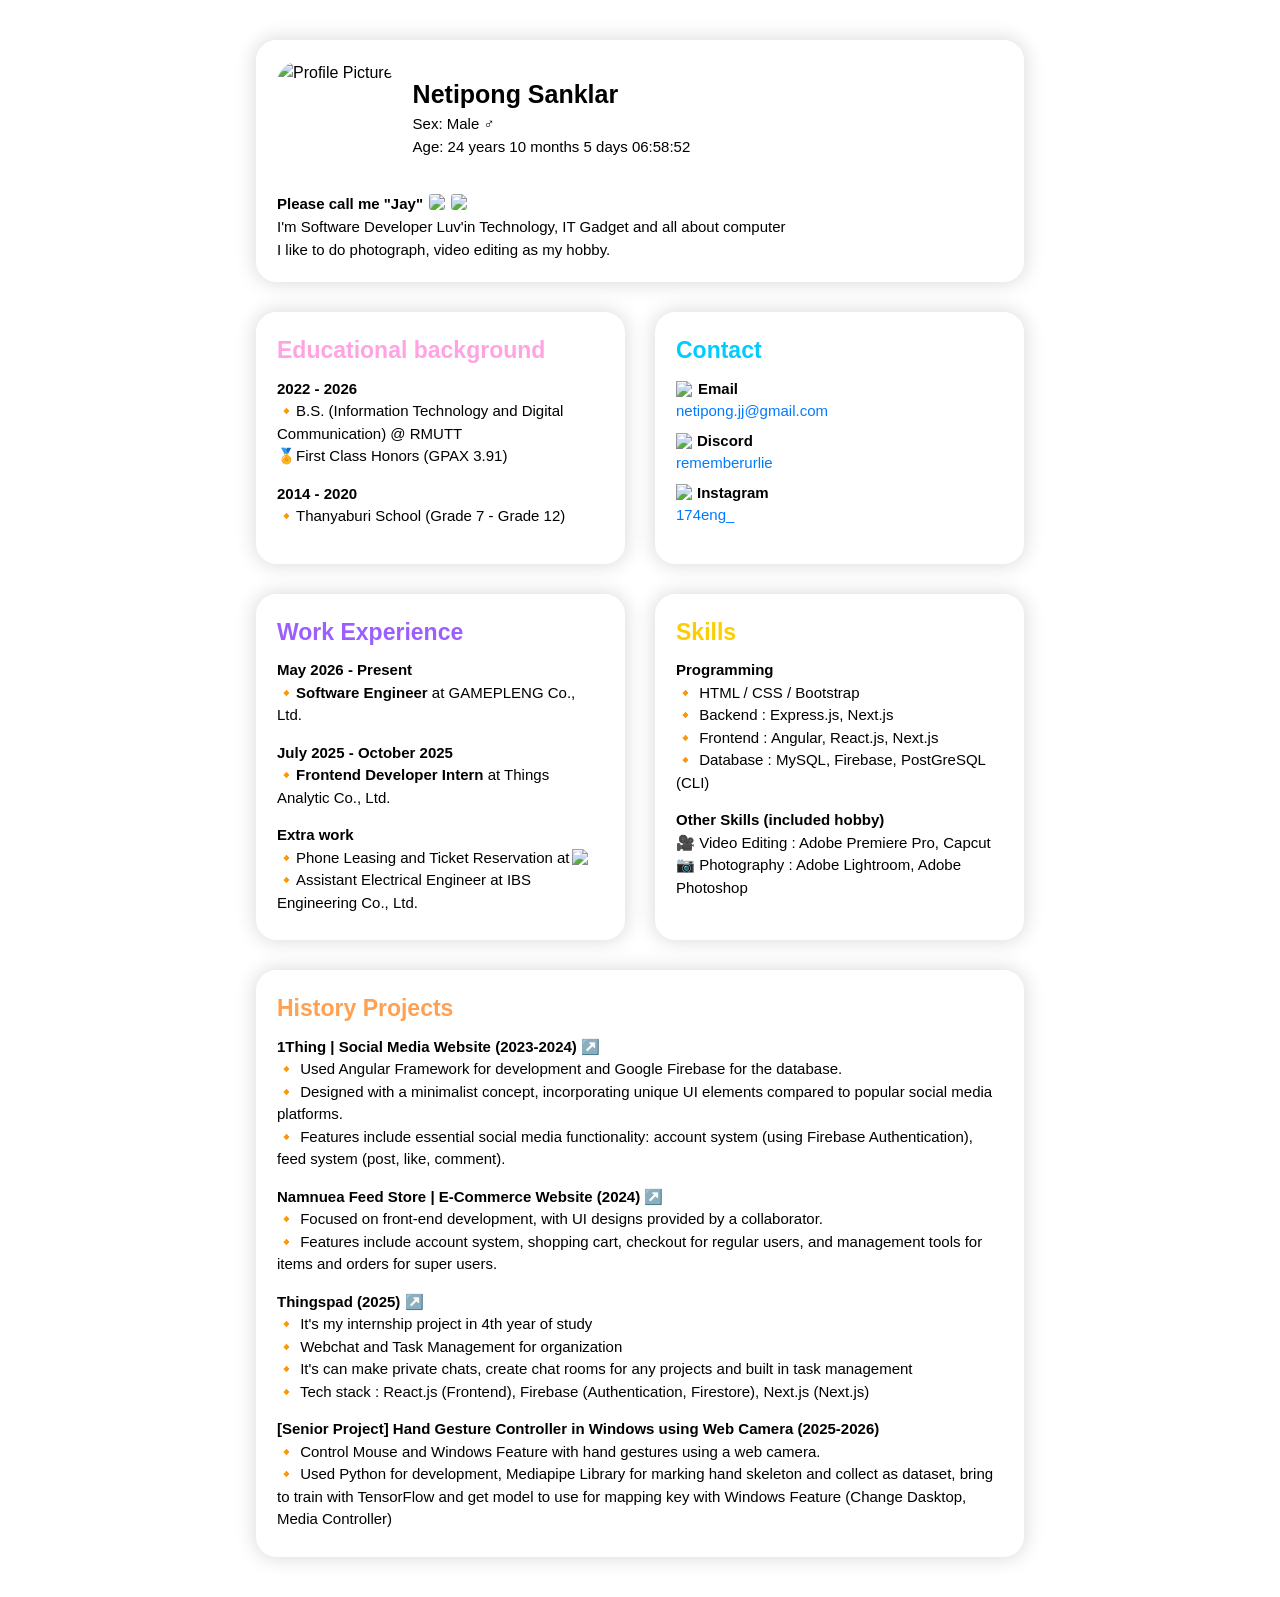
==== commit 63bd1050: "Update profile content and rebuild for GitHub Pages - Add honors medal, update work experience (Soft" ====
--- a/docs/index.html
+++ b/docs/index.html
@@ -5,11 +5,11 @@
   <meta name="viewport" content="width=device-width, initial-scale=1">
   <link rel="icon" type="image/x-icon" href="favicon.ico">
   <link rel="stylesheet" href="https://cdn.jsdelivr.net/npm/bootstrap@4.3.1/dist/css/bootstrap.min.css" integrity="sha384-ggOyR0iXCbMQv3Xipma34MD+dH/1fQ784/j6cY/iJTQUOhcWr7x9JvoRxT2MZw1T" crossorigin="anonymous">
-  <style>@font-face{font-family:'Material Symbols Outlined';font-style:normal;font-weight:400;src:url(https://fonts.gstatic.com/l/font?kit=kJF1BvYX7BgnkSrUwT8OhrdQw4oELdPIeeII9v6oDMzByHX9rA6RzaxHMPdY43zj-jCxv3fzvRNU22ZXGJpEpjC_1v-p_4MrImHCIJIZrDCvHOejddYkzUNJsbx08MaO69u7Z8zymAWY&skey=b8dc2088854b122f&v=v344) format('woff2');}.material-symbols-outlined{font-family:'Material Symbols Outlined';font-weight:normal;font-style:normal;font-size:24px;line-height:1;letter-spacing:normal;text-transform:none;display:inline-block;white-space:nowrap;word-wrap:normal;direction:ltr;-webkit-font-feature-settings:'liga';-webkit-font-smoothing:antialiased;}</style>
+  <style>@font-face{font-family:'Material Symbols Outlined';font-style:normal;font-weight:400;src:url(https://fonts.gstatic.com/l/font?kit=kJF1BvYX7BgnkSrUwT8OhrdQw4oELdPIeeII9v6oDMzByHX9rA6RzaxHMPdY43zj-jCxv3fzvRNU22ZXGJpEpjC_1v-p_4MrImHCIJIZrDCvHOejddYkzUNJsbx08MaO69u7Z8zymAWY&skey=b8dc2088854b122f&v=v355) format('woff2');}.material-symbols-outlined{font-family:'Material Symbols Outlined';font-weight:normal;font-style:normal;font-size:24px;line-height:1;letter-spacing:normal;text-transform:none;display:inline-block;white-space:nowrap;word-wrap:normal;direction:ltr;-webkit-font-feature-settings:'liga';-webkit-font-smoothing:antialiased;}</style>
 <style>@font-face{font-family:Reddit Sans;font-style:italic;font-weight:200 900;font-display:swap;src:url(https://fonts.gstatic.com/s/redditsans/v6/EYq1maFOxq1T_-ETdN7EKQNuS5u33kNE.woff2) format("woff2");unicode-range:U+0102-0103,U+0110-0111,U+0128-0129,U+0168-0169,U+01A0-01A1,U+01AF-01B0,U+0300-0301,U+0303-0304,U+0308-0309,U+0323,U+0329,U+1EA0-1EF9,U+20AB}@font-face{font-family:Reddit Sans;font-style:italic;font-weight:200 900;font-display:swap;src:url(https://fonts.gstatic.com/s/redditsans/v6/EYq1maFOxq1T_-ETdN7EKQNuS5q33kNE.woff2) format("woff2");unicode-range:U+0100-02BA,U+02BD-02C5,U+02C7-02CC,U+02CE-02D7,U+02DD-02FF,U+0304,U+0308,U+0329,U+1D00-1DBF,U+1E00-1E9F,U+1EF2-1EFF,U+2020,U+20A0-20AB,U+20AD-20C0,U+2113,U+2C60-2C7F,U+A720-A7FF}@font-face{font-family:Reddit Sans;font-style:italic;font-weight:200 900;font-display:swap;src:url(https://fonts.gstatic.com/s/redditsans/v6/EYq1maFOxq1T_-ETdN7EKQNuS5S33g.woff2) format("woff2");unicode-range:U+0000-00FF,U+0131,U+0152-0153,U+02BB-02BC,U+02C6,U+02DA,U+02DC,U+0304,U+0308,U+0329,U+2000-206F,U+20AC,U+2122,U+2191,U+2193,U+2212,U+2215,U+FEFF,U+FFFD}@font-face{font-family:Reddit Sans;font-style:normal;font-weight:200 900;font-display:swap;src:url(https://fonts.gstatic.com/s/redditsans/v6/EYq3maFOxq1T_-ETdN7EKQNke5av2g.woff2) format("woff2");unicode-range:U+0102-0103,U+0110-0111,U+0128-0129,U+0168-0169,U+01A0-01A1,U+01AF-01B0,U+0300-0301,U+0303-0304,U+0308-0309,U+0323,U+0329,U+1EA0-1EF9,U+20AB}@font-face{font-family:Reddit Sans;font-style:normal;font-weight:200 900;font-display:swap;src:url(https://fonts.gstatic.com/s/redditsans/v6/EYq3maFOxq1T_-ETdN7EKQNle5av2g.woff2) format("woff2");unicode-range:U+0100-02BA,U+02BD-02C5,U+02C7-02CC,U+02CE-02D7,U+02DD-02FF,U+0304,U+0308,U+0329,U+1D00-1DBF,U+1E00-1E9F,U+1EF2-1EFF,U+2020,U+20A0-20AB,U+20AD-20C0,U+2113,U+2C60-2C7F,U+A720-A7FF}@font-face{font-family:Reddit Sans;font-style:normal;font-weight:200 900;font-display:swap;src:url(https://fonts.gstatic.com/s/redditsans/v6/EYq3maFOxq1T_-ETdN7EKQNre5Y.woff2) format("woff2");unicode-range:U+0000-00FF,U+0131,U+0152-0153,U+02BB-02BC,U+02C6,U+02DA,U+02DC,U+0304,U+0308,U+0329,U+2000-206F,U+20AC,U+2122,U+2191,U+2193,U+2212,U+2215,U+FEFF,U+FFFD}body{margin:40px 20%;font-family:Reddit Sans,sans-serif;background-image:url("./media/wallpaper-light-5WNNY55F.png");transition:background-image .3s ease-in-out}@media screen and (max-width: 1080px){body{margin:40px 8%}}
 </style><link rel="stylesheet" href="styles-5IVQMLPD.css" media="print" onload="this.media='all'"><noscript><link rel="stylesheet" href="styles-5IVQMLPD.css"></noscript><style ng-app-id="ng">.card[_ngcontent-ng-c2750490774]{margin:30px auto 0;float:none;border-radius:20px;border-color:#fff;box-shadow:0 0 20px 1px #dadada;background-color:#fff;color:#000}img#rectangle[_ngcontent-ng-c2750490774]{float:left;height:7rem;border-radius:20%;margin-right:20px;transition:transform .5s;transition-delay:0s}img#rectangle[_ngcontent-ng-c2750490774]:hover{transition:transform .5s;transition-delay:.6s;transform:scale(2)}img#scn-logo[_ngcontent-ng-c2750490774]{transition:transform .3s;transition-delay:0s}img#scn-logo[_ngcontent-ng-c2750490774]:hover{transition:transform .3s;transition-delay:0s;transform:scale(1.5)}@keyframes _ngcontent-ng-c2750490774_gradientShadow{0%{box-shadow:0 0 20px 5px #ff9ec7}50%{box-shadow:0 0 20px 5px #d1b3ff}to{box-shadow:0 0 20px 5px #ffb3b3}}.card[_ngcontent-ng-c2750490774]:hover{transform:scale(1.05);animation:_ngcontent-ng-c2750490774_gradientShadow 3s infinite alternate}.card[_ngcontent-ng-c2750490774]{transition:transform .2s,background-color .3s,box-shadow .3s,border-color .3s,color .3s}#name-title[_ngcontent-ng-c2750490774]{font-size:20px}@media (min-width: 409px){#name-title[_ngcontent-ng-c2750490774]{font-size:25px}}a[_ngcontent-ng-c2750490774], a[_ngcontent-ng-c2750490774]:hover{text-decoration:none}.profile-info[_ngcontent-ng-c2750490774]{display:flex;flex-direction:column;justify-content:center;align-items:flex-start;height:100%}.card[_ngcontent-ng-c2750490774]   .card-body[_ngcontent-ng-c2750490774]   .card-topic[_ngcontent-ng-c2750490774]{padding-bottom:10px;font-size:23px}.dark-theme[_ngcontent-ng-c2750490774]   .card[_ngcontent-ng-c2750490774]   .card-body[_ngcontent-ng-c2750490774]   .card-text[_ngcontent-ng-c2750490774]{color:#d6d6d6}.dark-theme[_ngcontent-ng-c2750490774]   .card[_ngcontent-ng-c2750490774]{background-color:#1a1a1a;border-color:#3330;box-shadow:0 0 20px 1px #181818}.dark-theme[_ngcontent-ng-c2750490774]   .card[_ngcontent-ng-c2750490774]   a[_ngcontent-ng-c2750490774]{color:#8ab4f8}.dark-theme[_ngcontent-ng-c2750490774]   .card[_ngcontent-ng-c2750490774]   .card-body[_ngcontent-ng-c2750490774]   .profile-info[_ngcontent-ng-c2750490774]{color:#fff}</style></head>
 <body><!--nghm-->
-  <app-root _nghost-ng-c2750490774 ng-version="17.3.9" ngh="0" ng-server-context="ssg"><div _ngcontent-ng-c2750490774 class="card-desk"><div _ngcontent-ng-c2750490774 id="name" class="card"><div _ngcontent-ng-c2750490774 class="card-body"><div _ngcontent-ng-c2750490774 style="display: flex; align-items: center;"><img _ngcontent-ng-c2750490774 id="rectangle" src="assets/profile.jpg" alt="Profile Picture"><div _ngcontent-ng-c2750490774 class="profile-info"><b _ngcontent-ng-c2750490774 id="name-title">Netipong Sanklar</b><div _ngcontent-ng-c2750490774 class="card-text" style="font-size: 15px;">Sex: Male ♂️ <br _ngcontent-ng-c2750490774> Age: 24 years 9 months 9 days 08:35:10</div></div></div><div _ngcontent-ng-c2750490774 id="name" class="card-text" style="font-size: 15px; margin-top: 20px;"><b _ngcontent-ng-c2750490774>Please call me "Jay"</b><a _ngcontent-ng-c2750490774 href="https://www.linkedin.com/in/netipong-sanklar-05930231a/" target="_blank" rel="noopener noreferrer"><img _ngcontent-ng-c2750490774 id="scn-logo" src="assets/linkedin.webp" style="height: 19px; margin: 0px 3px 6px 6px; border-radius: 20%;"></a><a _ngcontent-ng-c2750490774 href="https://github.com/rememberurlie" target="_blank" rel="noopener noreferrer"><img _ngcontent-ng-c2750490774 id="scn-logo" src="assets/github.webp" style="height: 19px; margin: 0px 3px 6px 3px; border-radius: 20%;"></a><br _ngcontent-ng-c2750490774> I'm Software Developer Luv'in Technology, IT Gadget and all about computer<br _ngcontent-ng-c2750490774> I like to do photograph, video editing as my hobby.<br _ngcontent-ng-c2750490774></div></div></div><div _ngcontent-ng-c2750490774 class="row"><div _ngcontent-ng-c2750490774 class="col-12 col-md-6 d-flex align-items-stretch"><div _ngcontent-ng-c2750490774 id="edu" class="card w-100"><div _ngcontent-ng-c2750490774 class="card-body"><div _ngcontent-ng-c2750490774 class="card-topic" style="color: rgb(255, 163, 226);"><b _ngcontent-ng-c2750490774>Educational background</b></div><div _ngcontent-ng-c2750490774 class="card-text"><div _ngcontent-ng-c2750490774 style="font-size: 15px; padding-bottom: 15px;"><b _ngcontent-ng-c2750490774>2022 - 2026</b><br _ngcontent-ng-c2750490774> 🔸B.S. (Information Technology and Digital Communication) @ RMUTT<br _ngcontent-ng-c2750490774> &nbsp;&nbsp;&nbsp;&nbsp;&nbsp;First Class Honors (GPAX 3.91) </div><div _ngcontent-ng-c2750490774 style="font-size: 15px; padding-bottom: 15px;"><b _ngcontent-ng-c2750490774>2014 - 2020</b><br _ngcontent-ng-c2750490774> 🔸Thanyaburi School (Grade 7 - Grade 12) </div></div></div></div></div><div _ngcontent-ng-c2750490774 class="col-12 col-md-6 d-flex align-items-stretch"><div _ngcontent-ng-c2750490774 id="contact" class="card w-100"><div _ngcontent-ng-c2750490774 class="card-body"><div _ngcontent-ng-c2750490774 class="card-topic" style="color: rgb(0, 204, 255);"><b _ngcontent-ng-c2750490774>Contact</b></div><div _ngcontent-ng-c2750490774 class="card-text"><div _ngcontent-ng-c2750490774 style="font-size: 15px; padding-bottom: 7px;"><img _ngcontent-ng-c2750490774 src="assets/gmail.png" style="height: 11px; padding-right: 6px; margin-bottom: 2px;"><b _ngcontent-ng-c2750490774>Email</b><br _ngcontent-ng-c2750490774><a _ngcontent-ng-c2750490774 href="mailto:netipong.jj@gmail.com" target="_blank" rel="noopener noreferrer">netipong.jj@gmail.com</a></div><div _ngcontent-ng-c2750490774 style="font-size: 15px; padding-bottom: 7px;"><img _ngcontent-ng-c2750490774 src="assets/discord.png" style="height: 11px; padding-right: 5px; margin-bottom: 2px;"><b _ngcontent-ng-c2750490774>Discord</b><br _ngcontent-ng-c2750490774><a _ngcontent-ng-c2750490774 href="https://discordapp.com/users/161111988141817857" target="_blank" rel="noopener noreferrer">rememberurlie</a></div><div _ngcontent-ng-c2750490774 style="font-size: 15px;"><img _ngcontent-ng-c2750490774 src="assets/ig.png" style="height: 14px; padding-right: 5px; margin-bottom: 2.5px;"><b _ngcontent-ng-c2750490774>Instagram</b><br _ngcontent-ng-c2750490774><a _ngcontent-ng-c2750490774 href="https://www.instagram.com/174eng_" target="_blank" rel="noopener noreferrer">174eng_</a></div></div></div></div></div></div><div _ngcontent-ng-c2750490774 class="row"><div _ngcontent-ng-c2750490774 class="col-12 col-md-6 d-flex align-items-stretch"><div _ngcontent-ng-c2750490774 id="experience" class="card w-100"><div _ngcontent-ng-c2750490774 class="card-body"><div _ngcontent-ng-c2750490774 class="card-topic" style="color: rgb(155, 94, 255);"><b _ngcontent-ng-c2750490774>Work Experience</b></div><div _ngcontent-ng-c2750490774 class="card-text"><div _ngcontent-ng-c2750490774 style="font-size: 15px; padding-bottom: 15px;"><b _ngcontent-ng-c2750490774>May 2025 - Present</b><br _ngcontent-ng-c2750490774> 🔸<b _ngcontent-ng-c2750490774>Software Developer</b> at GAMEPLENG Co., Ltd.<br _ngcontent-ng-c2750490774></div><div _ngcontent-ng-c2750490774 style="font-size: 15px; padding-bottom: 15px;"><b _ngcontent-ng-c2750490774>July 2025 - October 2025</b><br _ngcontent-ng-c2750490774> 🔸<b _ngcontent-ng-c2750490774>Frontend Developer Intern</b> at Things Analytic Co., Ltd.<br _ngcontent-ng-c2750490774></div><div _ngcontent-ng-c2750490774 style="font-size: 15px; padding-bottom: 5px;"><b _ngcontent-ng-c2750490774>Extra work</b><br _ngcontent-ng-c2750490774> 🔸Phone Leasing and Ticket Reservation at <a _ngcontent-ng-c2750490774 href="https://x.com/dede_ja555" target="_blank" rel="noopener noreferrer"><img _ngcontent-ng-c2750490774 id="scn-logo" src="assets/x.png" style="height: 30px; padding-bottom: 3px; margin-left: -2px;"></a><br _ngcontent-ng-c2750490774> 🔸Assistant Electrical Engineer at IBS Engineering Co., Ltd.<br _ngcontent-ng-c2750490774></div></div></div></div></div><div _ngcontent-ng-c2750490774 class="col-12 col-md-6 d-flex align-items-stretch"><div _ngcontent-ng-c2750490774 id="skill" class="card w-100"><div _ngcontent-ng-c2750490774 class="card-body"><div _ngcontent-ng-c2750490774 class="card-topic" style="color: rgb(252, 206, 0);"><b _ngcontent-ng-c2750490774>Skills</b></div><div _ngcontent-ng-c2750490774 class="card-text"><div _ngcontent-ng-c2750490774 style="font-size: 15px; padding-bottom: 15px;"><b _ngcontent-ng-c2750490774>Programming</b><br _ngcontent-ng-c2750490774> 🔸 HTML / CSS / Bootstrap<br _ngcontent-ng-c2750490774> 🔸 Backend : Express.js, Next.js<br _ngcontent-ng-c2750490774> 🔸 Frontend : Angular, React.js, Next.js<br _ngcontent-ng-c2750490774> 🔸 Database : MySQL, Firebase, PostGreSQL (CLI)<br _ngcontent-ng-c2750490774></div><div _ngcontent-ng-c2750490774 style="font-size: 15px;"><b _ngcontent-ng-c2750490774>Other Skills (included hobby)</b><br _ngcontent-ng-c2750490774> 🎥 Video Editing : Adobe Premiere Pro, Capcut <br _ngcontent-ng-c2750490774> 📷 Photography : Adobe Lightroom, Adobe Photoshop<br _ngcontent-ng-c2750490774></div></div></div></div></div></div><div _ngcontent-ng-c2750490774 id="work" class="card"><div _ngcontent-ng-c2750490774 class="card-body"><div _ngcontent-ng-c2750490774 class="card-topic" style="color: rgb(255, 160, 83);"><b _ngcontent-ng-c2750490774>History Projects</b></div><div _ngcontent-ng-c2750490774 class="card-text"><div _ngcontent-ng-c2750490774 id="text" style="font-size: 15px; padding-bottom: 15px;"><b _ngcontent-ng-c2750490774>1Thing | Social Media Website (2023-2024)</b><a _ngcontent-ng-c2750490774 href="https://github.com/rememberurlie/1Thing" target="_blank" rel="noopener noreferrer"> ↗️</a><br _ngcontent-ng-c2750490774> 🔸	Used Angular Framework for development and Google Firebase for the database.<br _ngcontent-ng-c2750490774> 🔸	Designed with a minimalist concept, incorporating unique UI elements compared to popular social media platforms.<br _ngcontent-ng-c2750490774> 🔸	Features include essential social media functionality: account system (using Firebase Authentication), feed system (post, like, comment).<br _ngcontent-ng-c2750490774></div><div _ngcontent-ng-c2750490774 style="font-size: 15px; padding-bottom: 15px;"><b _ngcontent-ng-c2750490774>Namnuea Feed Store | E-Commerce Website (2024)</b><a _ngcontent-ng-c2750490774 href="https://github.com/rememberurlie/namnuea_feedstore" target="_blank" rel="noopener noreferrer"> ↗️</a><br _ngcontent-ng-c2750490774> 🔸	Focused on front-end development, with UI designs provided by a collaborator.<br _ngcontent-ng-c2750490774> 🔸	Features include account system, shopping cart, checkout for regular users, and management tools for items and orders for super users. </div><div _ngcontent-ng-c2750490774 style="font-size: 15px; padding-bottom: 15px;"><b _ngcontent-ng-c2750490774>Thingspad (2025)</b><a _ngcontent-ng-c2750490774 href="https://github.com/rememberurlie/thingspad" target="_blank" rel="noopener noreferrer"> ↗️</a><br _ngcontent-ng-c2750490774> 🔸	It's my internship project in 4th year of study<br _ngcontent-ng-c2750490774> 🔸 Webchat and Task Management for organization<br _ngcontent-ng-c2750490774> 🔸 It's can make private chats, create chat rooms for any projects and built in task management<br _ngcontent-ng-c2750490774> 🔸 Tech stack : React.js (Frontend), Firebase (Authentication, Firestore), Next.js (Next.js)<br _ngcontent-ng-c2750490774></div><div _ngcontent-ng-c2750490774 style="font-size: 15px; padding-bottom: 5px;"><b _ngcontent-ng-c2750490774>[Senior Project] Hand Gesture Controller in Windows using Web Camera (2025-2026)</b><br _ngcontent-ng-c2750490774> 🔸 Control Mouse and Windows Feature with hand gestures using a web camera.<br _ngcontent-ng-c2750490774> 🔸 Used Python for development, Mediapipe Library for marking hand skeleton and collect as dataset, bring to train with TensorFlow and get model to use for mapping key with Windows Feature (Change Dasktop, Media Controller)<br _ngcontent-ng-c2750490774></div></div></div></div></div></app-root>
-<script src="polyfills-A7MJM4D4.js" type="module"></script><script src="main-WWD7DAZQ.js" type="module"></script>
+  <app-root _nghost-ng-c2750490774 ng-version="17.3.9" ngh="0" ng-server-context="ssg"><div _ngcontent-ng-c2750490774 class="card-desk"><div _ngcontent-ng-c2750490774 id="name" class="card"><div _ngcontent-ng-c2750490774 class="card-body"><div _ngcontent-ng-c2750490774 style="display: flex; align-items: center;"><img _ngcontent-ng-c2750490774 id="rectangle" src="assets/profile.jpg" alt="Profile Picture"><div _ngcontent-ng-c2750490774 class="profile-info"><b _ngcontent-ng-c2750490774 id="name-title">Netipong Sanklar</b><div _ngcontent-ng-c2750490774 class="card-text" style="font-size: 15px;">Sex: Male ♂️ <br _ngcontent-ng-c2750490774> Age: 24 years 10 months 5 days 06:58:52</div></div></div><div _ngcontent-ng-c2750490774 id="name" class="card-text" style="font-size: 15px; margin-top: 20px;"><b _ngcontent-ng-c2750490774>Please call me "Jay"</b><a _ngcontent-ng-c2750490774 href="https://www.linkedin.com/in/netipong-sanklar-05930231a/" target="_blank" rel="noopener noreferrer"><img _ngcontent-ng-c2750490774 id="scn-logo" src="assets/linkedin.webp" style="height: 19px; margin: 0px 3px 6px 6px; border-radius: 20%;"></a><a _ngcontent-ng-c2750490774 href="https://github.com/rememberurlie" target="_blank" rel="noopener noreferrer"><img _ngcontent-ng-c2750490774 id="scn-logo" src="assets/github.webp" style="height: 19px; margin: 0px 3px 6px 3px; border-radius: 20%;"></a><br _ngcontent-ng-c2750490774> I'm Software Developer Luv'in Technology, IT Gadget and all about computer<br _ngcontent-ng-c2750490774> I like to do photograph, video editing as my hobby.<br _ngcontent-ng-c2750490774></div></div></div><div _ngcontent-ng-c2750490774 class="row"><div _ngcontent-ng-c2750490774 class="col-12 col-md-6 d-flex align-items-stretch"><div _ngcontent-ng-c2750490774 id="edu" class="card w-100"><div _ngcontent-ng-c2750490774 class="card-body"><div _ngcontent-ng-c2750490774 class="card-topic" style="color: rgb(255, 163, 226);"><b _ngcontent-ng-c2750490774>Educational background</b></div><div _ngcontent-ng-c2750490774 class="card-text"><div _ngcontent-ng-c2750490774 style="font-size: 15px; padding-bottom: 15px;"><b _ngcontent-ng-c2750490774>2022 - 2026</b><br _ngcontent-ng-c2750490774> 🔸B.S. (Information Technology and Digital Communication) @ RMUTT<br _ngcontent-ng-c2750490774> 🏅First Class Honors (GPAX 3.91) </div><div _ngcontent-ng-c2750490774 style="font-size: 15px; padding-bottom: 15px;"><b _ngcontent-ng-c2750490774>2014 - 2020</b><br _ngcontent-ng-c2750490774> 🔸Thanyaburi School (Grade 7 - Grade 12) </div></div></div></div></div><div _ngcontent-ng-c2750490774 class="col-12 col-md-6 d-flex align-items-stretch"><div _ngcontent-ng-c2750490774 id="contact" class="card w-100"><div _ngcontent-ng-c2750490774 class="card-body"><div _ngcontent-ng-c2750490774 class="card-topic" style="color: rgb(0, 204, 255);"><b _ngcontent-ng-c2750490774>Contact</b></div><div _ngcontent-ng-c2750490774 class="card-text"><div _ngcontent-ng-c2750490774 style="font-size: 15px; padding-bottom: 7px;"><img _ngcontent-ng-c2750490774 src="assets/gmail.png" style="height: 11px; padding-right: 6px; margin-bottom: 2px;"><b _ngcontent-ng-c2750490774>Email</b><br _ngcontent-ng-c2750490774><a _ngcontent-ng-c2750490774 href="mailto:netipong.jj@gmail.com" target="_blank" rel="noopener noreferrer">netipong.jj@gmail.com</a></div><div _ngcontent-ng-c2750490774 style="font-size: 15px; padding-bottom: 7px;"><img _ngcontent-ng-c2750490774 src="assets/discord.png" style="height: 11px; padding-right: 5px; margin-bottom: 2px;"><b _ngcontent-ng-c2750490774>Discord</b><br _ngcontent-ng-c2750490774><a _ngcontent-ng-c2750490774 href="https://discordapp.com/users/161111988141817857" target="_blank" rel="noopener noreferrer">rememberurlie</a></div><div _ngcontent-ng-c2750490774 style="font-size: 15px;"><img _ngcontent-ng-c2750490774 src="assets/ig.png" style="height: 14px; padding-right: 5px; margin-bottom: 2.5px;"><b _ngcontent-ng-c2750490774>Instagram</b><br _ngcontent-ng-c2750490774><a _ngcontent-ng-c2750490774 href="https://www.instagram.com/174eng_" target="_blank" rel="noopener noreferrer">174eng_</a></div></div></div></div></div></div><div _ngcontent-ng-c2750490774 class="row"><div _ngcontent-ng-c2750490774 class="col-12 col-md-6 d-flex align-items-stretch"><div _ngcontent-ng-c2750490774 id="experience" class="card w-100"><div _ngcontent-ng-c2750490774 class="card-body"><div _ngcontent-ng-c2750490774 class="card-topic" style="color: rgb(155, 94, 255);"><b _ngcontent-ng-c2750490774>Work Experience</b></div><div _ngcontent-ng-c2750490774 class="card-text"><div _ngcontent-ng-c2750490774 style="font-size: 15px; padding-bottom: 15px;"><b _ngcontent-ng-c2750490774>May 2026 - Present</b><br _ngcontent-ng-c2750490774> 🔸<b _ngcontent-ng-c2750490774>Software Engineer</b> at GAMEPLENG Co., Ltd.<br _ngcontent-ng-c2750490774></div><div _ngcontent-ng-c2750490774 style="font-size: 15px; padding-bottom: 15px;"><b _ngcontent-ng-c2750490774>July 2025 - October 2025</b><br _ngcontent-ng-c2750490774> 🔸<b _ngcontent-ng-c2750490774>Frontend Developer Intern</b> at Things Analytic Co., Ltd.<br _ngcontent-ng-c2750490774></div><div _ngcontent-ng-c2750490774 style="font-size: 15px; padding-bottom: 5px;"><b _ngcontent-ng-c2750490774>Extra work</b><br _ngcontent-ng-c2750490774> 🔸Phone Leasing and Ticket Reservation at <a _ngcontent-ng-c2750490774 href="https://x.com/dede_ja555" target="_blank" rel="noopener noreferrer"><img _ngcontent-ng-c2750490774 id="scn-logo" src="assets/x.png" style="height: 30px; padding-bottom: 3px; margin-left: -2px;"></a><br _ngcontent-ng-c2750490774> 🔸Assistant Electrical Engineer at IBS Engineering Co., Ltd.<br _ngcontent-ng-c2750490774></div></div></div></div></div><div _ngcontent-ng-c2750490774 class="col-12 col-md-6 d-flex align-items-stretch"><div _ngcontent-ng-c2750490774 id="skill" class="card w-100"><div _ngcontent-ng-c2750490774 class="card-body"><div _ngcontent-ng-c2750490774 class="card-topic" style="color: rgb(252, 206, 0);"><b _ngcontent-ng-c2750490774>Skills</b></div><div _ngcontent-ng-c2750490774 class="card-text"><div _ngcontent-ng-c2750490774 style="font-size: 15px; padding-bottom: 15px;"><b _ngcontent-ng-c2750490774>Programming</b><br _ngcontent-ng-c2750490774> 🔸 HTML / CSS / Bootstrap<br _ngcontent-ng-c2750490774> 🔸 Backend : Express.js, Next.js<br _ngcontent-ng-c2750490774> 🔸 Frontend : Angular, React.js, Next.js<br _ngcontent-ng-c2750490774> 🔸 Database : MySQL, Firebase, PostGreSQL (CLI)<br _ngcontent-ng-c2750490774></div><div _ngcontent-ng-c2750490774 style="font-size: 15px;"><b _ngcontent-ng-c2750490774>Other Skills (included hobby)</b><br _ngcontent-ng-c2750490774> 🎥 Video Editing : Adobe Premiere Pro, Capcut <br _ngcontent-ng-c2750490774> 📷 Photography : Adobe Lightroom, Adobe Photoshop<br _ngcontent-ng-c2750490774></div></div></div></div></div></div><div _ngcontent-ng-c2750490774 id="work" class="card"><div _ngcontent-ng-c2750490774 class="card-body"><div _ngcontent-ng-c2750490774 class="card-topic" style="color: rgb(255, 160, 83);"><b _ngcontent-ng-c2750490774>History Projects</b></div><div _ngcontent-ng-c2750490774 class="card-text"><div _ngcontent-ng-c2750490774 id="text" style="font-size: 15px; padding-bottom: 15px;"><b _ngcontent-ng-c2750490774>1Thing | Social Media Website (2023-2024)</b><a _ngcontent-ng-c2750490774 href="https://github.com/rememberurlie/1Thing" target="_blank" rel="noopener noreferrer"> ↗️</a><br _ngcontent-ng-c2750490774> 🔸	Used Angular Framework for development and Google Firebase for the database.<br _ngcontent-ng-c2750490774> 🔸	Designed with a minimalist concept, incorporating unique UI elements compared to popular social media platforms.<br _ngcontent-ng-c2750490774> 🔸	Features include essential social media functionality: account system (using Firebase Authentication), feed system (post, like, comment).<br _ngcontent-ng-c2750490774></div><div _ngcontent-ng-c2750490774 style="font-size: 15px; padding-bottom: 15px;"><b _ngcontent-ng-c2750490774>Namnuea Feed Store | E-Commerce Website (2024)</b><a _ngcontent-ng-c2750490774 href="https://github.com/rememberurlie/namnuea_feedstore" target="_blank" rel="noopener noreferrer"> ↗️</a><br _ngcontent-ng-c2750490774> 🔸	Focused on front-end development, with UI designs provided by a collaborator.<br _ngcontent-ng-c2750490774> 🔸	Features include account system, shopping cart, checkout for regular users, and management tools for items and orders for super users. </div><div _ngcontent-ng-c2750490774 style="font-size: 15px; padding-bottom: 15px;"><b _ngcontent-ng-c2750490774>Thingspad (2025)</b><a _ngcontent-ng-c2750490774 href="https://github.com/rememberurlie/thingspad" target="_blank" rel="noopener noreferrer"> ↗️</a><br _ngcontent-ng-c2750490774> 🔸	It's my internship project in 4th year of study<br _ngcontent-ng-c2750490774> 🔸 Webchat and Task Management for organization<br _ngcontent-ng-c2750490774> 🔸 It's can make private chats, create chat rooms for any projects and built in task management<br _ngcontent-ng-c2750490774> 🔸 Tech stack : React.js (Frontend), Firebase (Authentication, Firestore), Next.js (Next.js)<br _ngcontent-ng-c2750490774></div><div _ngcontent-ng-c2750490774 style="font-size: 15px; padding-bottom: 5px;"><b _ngcontent-ng-c2750490774>[Senior Project] Hand Gesture Controller in Windows using Web Camera (2025-2026)</b><br _ngcontent-ng-c2750490774> 🔸 Control Mouse and Windows Feature with hand gestures using a web camera.<br _ngcontent-ng-c2750490774> 🔸 Used Python for development, Mediapipe Library for marking hand skeleton and collect as dataset, bring to train with TensorFlow and get model to use for mapping key with Windows Feature (Change Dasktop, Media Controller)<br _ngcontent-ng-c2750490774></div></div></div></div></div></app-root>
+<script src="polyfills-A7MJM4D4.js" type="module"></script><script src="main-JDJDXK6C.js" type="module"></script>
 
 <script id="ng-state" type="application/json">{"__nghData__":[{}]}</script></body></html>
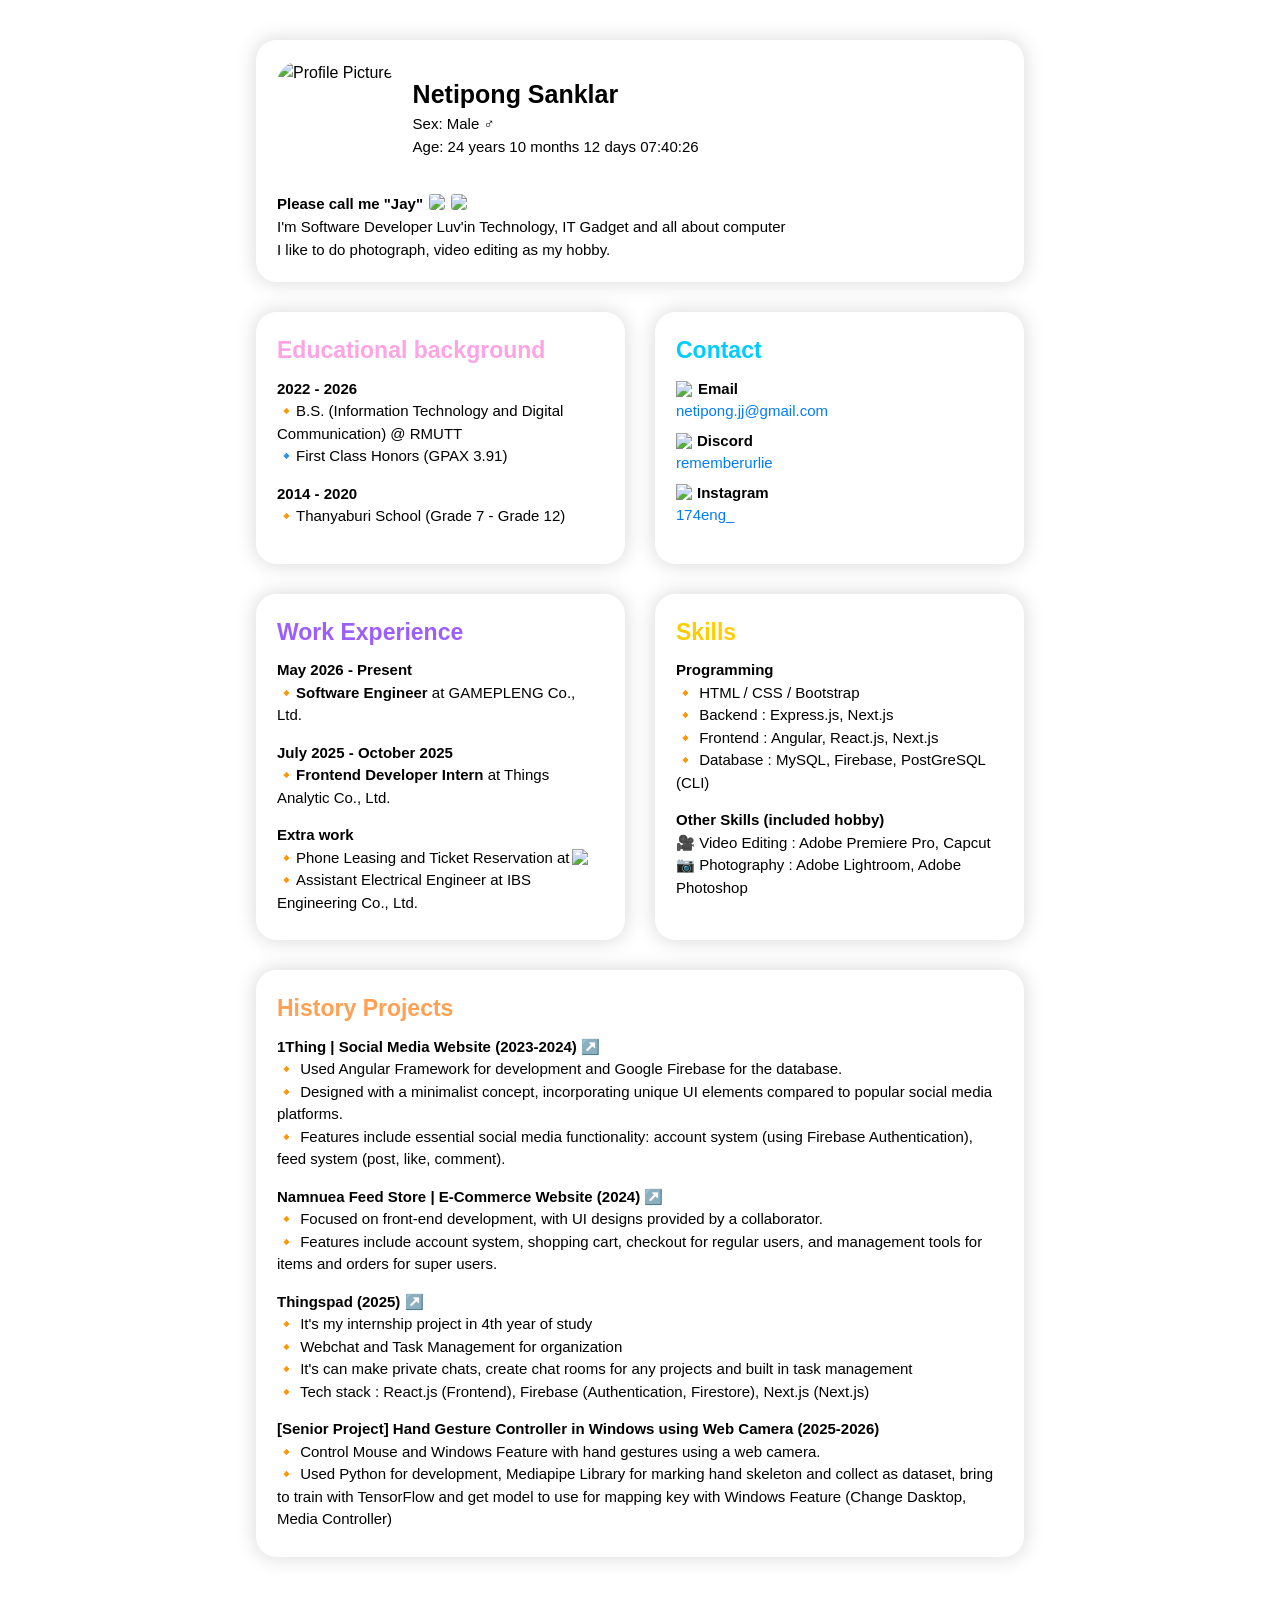
==== commit b68978ff: "Rebuild for GitHub Pages deploy Co-Authored-By: Claude Opus 4.8 <noreply@anthropic.com>" ====
--- a/docs/index.html
+++ b/docs/index.html
@@ -5,11 +5,11 @@
   <meta name="viewport" content="width=device-width, initial-scale=1">
   <link rel="icon" type="image/x-icon" href="favicon.ico">
   <link rel="stylesheet" href="https://cdn.jsdelivr.net/npm/bootstrap@4.3.1/dist/css/bootstrap.min.css" integrity="sha384-ggOyR0iXCbMQv3Xipma34MD+dH/1fQ784/j6cY/iJTQUOhcWr7x9JvoRxT2MZw1T" crossorigin="anonymous">
-  <style>@font-face{font-family:'Material Symbols Outlined';font-style:normal;font-weight:400;src:url(https://fonts.gstatic.com/l/font?kit=kJF1BvYX7BgnkSrUwT8OhrdQw4oELdPIeeII9v6oDMzByHX9rA6RzaxHMPdY43zj-jCxv3fzvRNU22ZXGJpEpjC_1v-p_4MrImHCIJIZrDCvHOejddYkzUNJsbx08MaO69u7Z8zymAWY&skey=b8dc2088854b122f&v=v355) format('woff2');}.material-symbols-outlined{font-family:'Material Symbols Outlined';font-weight:normal;font-style:normal;font-size:24px;line-height:1;letter-spacing:normal;text-transform:none;display:inline-block;white-space:nowrap;word-wrap:normal;direction:ltr;-webkit-font-feature-settings:'liga';-webkit-font-smoothing:antialiased;}</style>
+  <style>@font-face{font-family:'Material Symbols Outlined';font-style:normal;font-weight:400;src:url(https://fonts.gstatic.com/l/font?kit=kJF1BvYX7BgnkSrUwT8OhrdQw4oELdPIeeII9v6oDMzByHX9rA6RzaxHMPdY43zj-jCxv3fzvRNU22ZXGJpEpjC_1v-p_4MrImHCIJIZrDCvHOejddYkzUNJsbx08MaO69u7Z8zymAWY&skey=b8dc2088854b122f&v=v359) format('woff2');}.material-symbols-outlined{font-family:'Material Symbols Outlined';font-weight:normal;font-style:normal;font-size:24px;line-height:1;letter-spacing:normal;text-transform:none;display:inline-block;white-space:nowrap;word-wrap:normal;direction:ltr;-webkit-font-feature-settings:'liga';-webkit-font-smoothing:antialiased;}</style>
 <style>@font-face{font-family:Reddit Sans;font-style:italic;font-weight:200 900;font-display:swap;src:url(https://fonts.gstatic.com/s/redditsans/v6/EYq1maFOxq1T_-ETdN7EKQNuS5u33kNE.woff2) format("woff2");unicode-range:U+0102-0103,U+0110-0111,U+0128-0129,U+0168-0169,U+01A0-01A1,U+01AF-01B0,U+0300-0301,U+0303-0304,U+0308-0309,U+0323,U+0329,U+1EA0-1EF9,U+20AB}@font-face{font-family:Reddit Sans;font-style:italic;font-weight:200 900;font-display:swap;src:url(https://fonts.gstatic.com/s/redditsans/v6/EYq1maFOxq1T_-ETdN7EKQNuS5q33kNE.woff2) format("woff2");unicode-range:U+0100-02BA,U+02BD-02C5,U+02C7-02CC,U+02CE-02D7,U+02DD-02FF,U+0304,U+0308,U+0329,U+1D00-1DBF,U+1E00-1E9F,U+1EF2-1EFF,U+2020,U+20A0-20AB,U+20AD-20C0,U+2113,U+2C60-2C7F,U+A720-A7FF}@font-face{font-family:Reddit Sans;font-style:italic;font-weight:200 900;font-display:swap;src:url(https://fonts.gstatic.com/s/redditsans/v6/EYq1maFOxq1T_-ETdN7EKQNuS5S33g.woff2) format("woff2");unicode-range:U+0000-00FF,U+0131,U+0152-0153,U+02BB-02BC,U+02C6,U+02DA,U+02DC,U+0304,U+0308,U+0329,U+2000-206F,U+20AC,U+2122,U+2191,U+2193,U+2212,U+2215,U+FEFF,U+FFFD}@font-face{font-family:Reddit Sans;font-style:normal;font-weight:200 900;font-display:swap;src:url(https://fonts.gstatic.com/s/redditsans/v6/EYq3maFOxq1T_-ETdN7EKQNke5av2g.woff2) format("woff2");unicode-range:U+0102-0103,U+0110-0111,U+0128-0129,U+0168-0169,U+01A0-01A1,U+01AF-01B0,U+0300-0301,U+0303-0304,U+0308-0309,U+0323,U+0329,U+1EA0-1EF9,U+20AB}@font-face{font-family:Reddit Sans;font-style:normal;font-weight:200 900;font-display:swap;src:url(https://fonts.gstatic.com/s/redditsans/v6/EYq3maFOxq1T_-ETdN7EKQNle5av2g.woff2) format("woff2");unicode-range:U+0100-02BA,U+02BD-02C5,U+02C7-02CC,U+02CE-02D7,U+02DD-02FF,U+0304,U+0308,U+0329,U+1D00-1DBF,U+1E00-1E9F,U+1EF2-1EFF,U+2020,U+20A0-20AB,U+20AD-20C0,U+2113,U+2C60-2C7F,U+A720-A7FF}@font-face{font-family:Reddit Sans;font-style:normal;font-weight:200 900;font-display:swap;src:url(https://fonts.gstatic.com/s/redditsans/v6/EYq3maFOxq1T_-ETdN7EKQNre5Y.woff2) format("woff2");unicode-range:U+0000-00FF,U+0131,U+0152-0153,U+02BB-02BC,U+02C6,U+02DA,U+02DC,U+0304,U+0308,U+0329,U+2000-206F,U+20AC,U+2122,U+2191,U+2193,U+2212,U+2215,U+FEFF,U+FFFD}body{margin:40px 20%;font-family:Reddit Sans,sans-serif;background-image:url("./media/wallpaper-light-5WNNY55F.png");transition:background-image .3s ease-in-out}@media screen and (max-width: 1080px){body{margin:40px 8%}}
 </style><link rel="stylesheet" href="styles-5IVQMLPD.css" media="print" onload="this.media='all'"><noscript><link rel="stylesheet" href="styles-5IVQMLPD.css"></noscript><style ng-app-id="ng">.card[_ngcontent-ng-c2750490774]{margin:30px auto 0;float:none;border-radius:20px;border-color:#fff;box-shadow:0 0 20px 1px #dadada;background-color:#fff;color:#000}img#rectangle[_ngcontent-ng-c2750490774]{float:left;height:7rem;border-radius:20%;margin-right:20px;transition:transform .5s;transition-delay:0s}img#rectangle[_ngcontent-ng-c2750490774]:hover{transition:transform .5s;transition-delay:.6s;transform:scale(2)}img#scn-logo[_ngcontent-ng-c2750490774]{transition:transform .3s;transition-delay:0s}img#scn-logo[_ngcontent-ng-c2750490774]:hover{transition:transform .3s;transition-delay:0s;transform:scale(1.5)}@keyframes _ngcontent-ng-c2750490774_gradientShadow{0%{box-shadow:0 0 20px 5px #ff9ec7}50%{box-shadow:0 0 20px 5px #d1b3ff}to{box-shadow:0 0 20px 5px #ffb3b3}}.card[_ngcontent-ng-c2750490774]:hover{transform:scale(1.05);animation:_ngcontent-ng-c2750490774_gradientShadow 3s infinite alternate}.card[_ngcontent-ng-c2750490774]{transition:transform .2s,background-color .3s,box-shadow .3s,border-color .3s,color .3s}#name-title[_ngcontent-ng-c2750490774]{font-size:20px}@media (min-width: 409px){#name-title[_ngcontent-ng-c2750490774]{font-size:25px}}a[_ngcontent-ng-c2750490774], a[_ngcontent-ng-c2750490774]:hover{text-decoration:none}.profile-info[_ngcontent-ng-c2750490774]{display:flex;flex-direction:column;justify-content:center;align-items:flex-start;height:100%}.card[_ngcontent-ng-c2750490774]   .card-body[_ngcontent-ng-c2750490774]   .card-topic[_ngcontent-ng-c2750490774]{padding-bottom:10px;font-size:23px}.dark-theme[_ngcontent-ng-c2750490774]   .card[_ngcontent-ng-c2750490774]   .card-body[_ngcontent-ng-c2750490774]   .card-text[_ngcontent-ng-c2750490774]{color:#d6d6d6}.dark-theme[_ngcontent-ng-c2750490774]   .card[_ngcontent-ng-c2750490774]{background-color:#1a1a1a;border-color:#3330;box-shadow:0 0 20px 1px #181818}.dark-theme[_ngcontent-ng-c2750490774]   .card[_ngcontent-ng-c2750490774]   a[_ngcontent-ng-c2750490774]{color:#8ab4f8}.dark-theme[_ngcontent-ng-c2750490774]   .card[_ngcontent-ng-c2750490774]   .card-body[_ngcontent-ng-c2750490774]   .profile-info[_ngcontent-ng-c2750490774]{color:#fff}</style></head>
 <body><!--nghm-->
-  <app-root _nghost-ng-c2750490774 ng-version="17.3.9" ngh="0" ng-server-context="ssg"><div _ngcontent-ng-c2750490774 class="card-desk"><div _ngcontent-ng-c2750490774 id="name" class="card"><div _ngcontent-ng-c2750490774 class="card-body"><div _ngcontent-ng-c2750490774 style="display: flex; align-items: center;"><img _ngcontent-ng-c2750490774 id="rectangle" src="assets/profile.jpg" alt="Profile Picture"><div _ngcontent-ng-c2750490774 class="profile-info"><b _ngcontent-ng-c2750490774 id="name-title">Netipong Sanklar</b><div _ngcontent-ng-c2750490774 class="card-text" style="font-size: 15px;">Sex: Male ♂️ <br _ngcontent-ng-c2750490774> Age: 24 years 10 months 5 days 06:58:52</div></div></div><div _ngcontent-ng-c2750490774 id="name" class="card-text" style="font-size: 15px; margin-top: 20px;"><b _ngcontent-ng-c2750490774>Please call me "Jay"</b><a _ngcontent-ng-c2750490774 href="https://www.linkedin.com/in/netipong-sanklar-05930231a/" target="_blank" rel="noopener noreferrer"><img _ngcontent-ng-c2750490774 id="scn-logo" src="assets/linkedin.webp" style="height: 19px; margin: 0px 3px 6px 6px; border-radius: 20%;"></a><a _ngcontent-ng-c2750490774 href="https://github.com/rememberurlie" target="_blank" rel="noopener noreferrer"><img _ngcontent-ng-c2750490774 id="scn-logo" src="assets/github.webp" style="height: 19px; margin: 0px 3px 6px 3px; border-radius: 20%;"></a><br _ngcontent-ng-c2750490774> I'm Software Developer Luv'in Technology, IT Gadget and all about computer<br _ngcontent-ng-c2750490774> I like to do photograph, video editing as my hobby.<br _ngcontent-ng-c2750490774></div></div></div><div _ngcontent-ng-c2750490774 class="row"><div _ngcontent-ng-c2750490774 class="col-12 col-md-6 d-flex align-items-stretch"><div _ngcontent-ng-c2750490774 id="edu" class="card w-100"><div _ngcontent-ng-c2750490774 class="card-body"><div _ngcontent-ng-c2750490774 class="card-topic" style="color: rgb(255, 163, 226);"><b _ngcontent-ng-c2750490774>Educational background</b></div><div _ngcontent-ng-c2750490774 class="card-text"><div _ngcontent-ng-c2750490774 style="font-size: 15px; padding-bottom: 15px;"><b _ngcontent-ng-c2750490774>2022 - 2026</b><br _ngcontent-ng-c2750490774> 🔸B.S. (Information Technology and Digital Communication) @ RMUTT<br _ngcontent-ng-c2750490774> 🏅First Class Honors (GPAX 3.91) </div><div _ngcontent-ng-c2750490774 style="font-size: 15px; padding-bottom: 15px;"><b _ngcontent-ng-c2750490774>2014 - 2020</b><br _ngcontent-ng-c2750490774> 🔸Thanyaburi School (Grade 7 - Grade 12) </div></div></div></div></div><div _ngcontent-ng-c2750490774 class="col-12 col-md-6 d-flex align-items-stretch"><div _ngcontent-ng-c2750490774 id="contact" class="card w-100"><div _ngcontent-ng-c2750490774 class="card-body"><div _ngcontent-ng-c2750490774 class="card-topic" style="color: rgb(0, 204, 255);"><b _ngcontent-ng-c2750490774>Contact</b></div><div _ngcontent-ng-c2750490774 class="card-text"><div _ngcontent-ng-c2750490774 style="font-size: 15px; padding-bottom: 7px;"><img _ngcontent-ng-c2750490774 src="assets/gmail.png" style="height: 11px; padding-right: 6px; margin-bottom: 2px;"><b _ngcontent-ng-c2750490774>Email</b><br _ngcontent-ng-c2750490774><a _ngcontent-ng-c2750490774 href="mailto:netipong.jj@gmail.com" target="_blank" rel="noopener noreferrer">netipong.jj@gmail.com</a></div><div _ngcontent-ng-c2750490774 style="font-size: 15px; padding-bottom: 7px;"><img _ngcontent-ng-c2750490774 src="assets/discord.png" style="height: 11px; padding-right: 5px; margin-bottom: 2px;"><b _ngcontent-ng-c2750490774>Discord</b><br _ngcontent-ng-c2750490774><a _ngcontent-ng-c2750490774 href="https://discordapp.com/users/161111988141817857" target="_blank" rel="noopener noreferrer">rememberurlie</a></div><div _ngcontent-ng-c2750490774 style="font-size: 15px;"><img _ngcontent-ng-c2750490774 src="assets/ig.png" style="height: 14px; padding-right: 5px; margin-bottom: 2.5px;"><b _ngcontent-ng-c2750490774>Instagram</b><br _ngcontent-ng-c2750490774><a _ngcontent-ng-c2750490774 href="https://www.instagram.com/174eng_" target="_blank" rel="noopener noreferrer">174eng_</a></div></div></div></div></div></div><div _ngcontent-ng-c2750490774 class="row"><div _ngcontent-ng-c2750490774 class="col-12 col-md-6 d-flex align-items-stretch"><div _ngcontent-ng-c2750490774 id="experience" class="card w-100"><div _ngcontent-ng-c2750490774 class="card-body"><div _ngcontent-ng-c2750490774 class="card-topic" style="color: rgb(155, 94, 255);"><b _ngcontent-ng-c2750490774>Work Experience</b></div><div _ngcontent-ng-c2750490774 class="card-text"><div _ngcontent-ng-c2750490774 style="font-size: 15px; padding-bottom: 15px;"><b _ngcontent-ng-c2750490774>May 2026 - Present</b><br _ngcontent-ng-c2750490774> 🔸<b _ngcontent-ng-c2750490774>Software Engineer</b> at GAMEPLENG Co., Ltd.<br _ngcontent-ng-c2750490774></div><div _ngcontent-ng-c2750490774 style="font-size: 15px; padding-bottom: 15px;"><b _ngcontent-ng-c2750490774>July 2025 - October 2025</b><br _ngcontent-ng-c2750490774> 🔸<b _ngcontent-ng-c2750490774>Frontend Developer Intern</b> at Things Analytic Co., Ltd.<br _ngcontent-ng-c2750490774></div><div _ngcontent-ng-c2750490774 style="font-size: 15px; padding-bottom: 5px;"><b _ngcontent-ng-c2750490774>Extra work</b><br _ngcontent-ng-c2750490774> 🔸Phone Leasing and Ticket Reservation at <a _ngcontent-ng-c2750490774 href="https://x.com/dede_ja555" target="_blank" rel="noopener noreferrer"><img _ngcontent-ng-c2750490774 id="scn-logo" src="assets/x.png" style="height: 30px; padding-bottom: 3px; margin-left: -2px;"></a><br _ngcontent-ng-c2750490774> 🔸Assistant Electrical Engineer at IBS Engineering Co., Ltd.<br _ngcontent-ng-c2750490774></div></div></div></div></div><div _ngcontent-ng-c2750490774 class="col-12 col-md-6 d-flex align-items-stretch"><div _ngcontent-ng-c2750490774 id="skill" class="card w-100"><div _ngcontent-ng-c2750490774 class="card-body"><div _ngcontent-ng-c2750490774 class="card-topic" style="color: rgb(252, 206, 0);"><b _ngcontent-ng-c2750490774>Skills</b></div><div _ngcontent-ng-c2750490774 class="card-text"><div _ngcontent-ng-c2750490774 style="font-size: 15px; padding-bottom: 15px;"><b _ngcontent-ng-c2750490774>Programming</b><br _ngcontent-ng-c2750490774> 🔸 HTML / CSS / Bootstrap<br _ngcontent-ng-c2750490774> 🔸 Backend : Express.js, Next.js<br _ngcontent-ng-c2750490774> 🔸 Frontend : Angular, React.js, Next.js<br _ngcontent-ng-c2750490774> 🔸 Database : MySQL, Firebase, PostGreSQL (CLI)<br _ngcontent-ng-c2750490774></div><div _ngcontent-ng-c2750490774 style="font-size: 15px;"><b _ngcontent-ng-c2750490774>Other Skills (included hobby)</b><br _ngcontent-ng-c2750490774> 🎥 Video Editing : Adobe Premiere Pro, Capcut <br _ngcontent-ng-c2750490774> 📷 Photography : Adobe Lightroom, Adobe Photoshop<br _ngcontent-ng-c2750490774></div></div></div></div></div></div><div _ngcontent-ng-c2750490774 id="work" class="card"><div _ngcontent-ng-c2750490774 class="card-body"><div _ngcontent-ng-c2750490774 class="card-topic" style="color: rgb(255, 160, 83);"><b _ngcontent-ng-c2750490774>History Projects</b></div><div _ngcontent-ng-c2750490774 class="card-text"><div _ngcontent-ng-c2750490774 id="text" style="font-size: 15px; padding-bottom: 15px;"><b _ngcontent-ng-c2750490774>1Thing | Social Media Website (2023-2024)</b><a _ngcontent-ng-c2750490774 href="https://github.com/rememberurlie/1Thing" target="_blank" rel="noopener noreferrer"> ↗️</a><br _ngcontent-ng-c2750490774> 🔸	Used Angular Framework for development and Google Firebase for the database.<br _ngcontent-ng-c2750490774> 🔸	Designed with a minimalist concept, incorporating unique UI elements compared to popular social media platforms.<br _ngcontent-ng-c2750490774> 🔸	Features include essential social media functionality: account system (using Firebase Authentication), feed system (post, like, comment).<br _ngcontent-ng-c2750490774></div><div _ngcontent-ng-c2750490774 style="font-size: 15px; padding-bottom: 15px;"><b _ngcontent-ng-c2750490774>Namnuea Feed Store | E-Commerce Website (2024)</b><a _ngcontent-ng-c2750490774 href="https://github.com/rememberurlie/namnuea_feedstore" target="_blank" rel="noopener noreferrer"> ↗️</a><br _ngcontent-ng-c2750490774> 🔸	Focused on front-end development, with UI designs provided by a collaborator.<br _ngcontent-ng-c2750490774> 🔸	Features include account system, shopping cart, checkout for regular users, and management tools for items and orders for super users. </div><div _ngcontent-ng-c2750490774 style="font-size: 15px; padding-bottom: 15px;"><b _ngcontent-ng-c2750490774>Thingspad (2025)</b><a _ngcontent-ng-c2750490774 href="https://github.com/rememberurlie/thingspad" target="_blank" rel="noopener noreferrer"> ↗️</a><br _ngcontent-ng-c2750490774> 🔸	It's my internship project in 4th year of study<br _ngcontent-ng-c2750490774> 🔸 Webchat and Task Management for organization<br _ngcontent-ng-c2750490774> 🔸 It's can make private chats, create chat rooms for any projects and built in task management<br _ngcontent-ng-c2750490774> 🔸 Tech stack : React.js (Frontend), Firebase (Authentication, Firestore), Next.js (Next.js)<br _ngcontent-ng-c2750490774></div><div _ngcontent-ng-c2750490774 style="font-size: 15px; padding-bottom: 5px;"><b _ngcontent-ng-c2750490774>[Senior Project] Hand Gesture Controller in Windows using Web Camera (2025-2026)</b><br _ngcontent-ng-c2750490774> 🔸 Control Mouse and Windows Feature with hand gestures using a web camera.<br _ngcontent-ng-c2750490774> 🔸 Used Python for development, Mediapipe Library for marking hand skeleton and collect as dataset, bring to train with TensorFlow and get model to use for mapping key with Windows Feature (Change Dasktop, Media Controller)<br _ngcontent-ng-c2750490774></div></div></div></div></div></app-root>
-<script src="polyfills-A7MJM4D4.js" type="module"></script><script src="main-JDJDXK6C.js" type="module"></script>
+  <app-root _nghost-ng-c2750490774 ng-version="17.3.9" ngh="0" ng-server-context="ssg"><div _ngcontent-ng-c2750490774 class="card-desk"><div _ngcontent-ng-c2750490774 id="name" class="card"><div _ngcontent-ng-c2750490774 class="card-body"><div _ngcontent-ng-c2750490774 style="display: flex; align-items: center;"><img _ngcontent-ng-c2750490774 id="rectangle" src="assets/profile.jpg" alt="Profile Picture"><div _ngcontent-ng-c2750490774 class="profile-info"><b _ngcontent-ng-c2750490774 id="name-title">Netipong Sanklar</b><div _ngcontent-ng-c2750490774 class="card-text" style="font-size: 15px;">Sex: Male ♂️ <br _ngcontent-ng-c2750490774> Age: 24 years 10 months 12 days 07:40:26</div></div></div><div _ngcontent-ng-c2750490774 id="name" class="card-text" style="font-size: 15px; margin-top: 20px;"><b _ngcontent-ng-c2750490774>Please call me "Jay"</b><a _ngcontent-ng-c2750490774 href="https://www.linkedin.com/in/netipong-sanklar-05930231a/" target="_blank" rel="noopener noreferrer"><img _ngcontent-ng-c2750490774 id="scn-logo" src="assets/linkedin.webp" style="height: 19px; margin: 0px 3px 6px 6px; border-radius: 20%;"></a><a _ngcontent-ng-c2750490774 href="https://github.com/rememberurlie" target="_blank" rel="noopener noreferrer"><img _ngcontent-ng-c2750490774 id="scn-logo" src="assets/github.webp" style="height: 19px; margin: 0px 3px 6px 3px; border-radius: 20%;"></a><br _ngcontent-ng-c2750490774> I'm Software Developer Luv'in Technology, IT Gadget and all about computer<br _ngcontent-ng-c2750490774> I like to do photograph, video editing as my hobby.<br _ngcontent-ng-c2750490774></div></div></div><div _ngcontent-ng-c2750490774 class="row"><div _ngcontent-ng-c2750490774 class="col-12 col-md-6 d-flex align-items-stretch"><div _ngcontent-ng-c2750490774 id="edu" class="card w-100"><div _ngcontent-ng-c2750490774 class="card-body"><div _ngcontent-ng-c2750490774 class="card-topic" style="color: rgb(255, 163, 226);"><b _ngcontent-ng-c2750490774>Educational background</b></div><div _ngcontent-ng-c2750490774 class="card-text"><div _ngcontent-ng-c2750490774 style="font-size: 15px; padding-bottom: 15px;"><b _ngcontent-ng-c2750490774>2022 - 2026</b><br _ngcontent-ng-c2750490774> 🔸B.S. (Information Technology and Digital Communication) @ RMUTT<br _ngcontent-ng-c2750490774> 🔹First Class Honors (GPAX 3.91) </div><div _ngcontent-ng-c2750490774 style="font-size: 15px; padding-bottom: 15px;"><b _ngcontent-ng-c2750490774>2014 - 2020</b><br _ngcontent-ng-c2750490774> 🔸Thanyaburi School (Grade 7 - Grade 12) </div></div></div></div></div><div _ngcontent-ng-c2750490774 class="col-12 col-md-6 d-flex align-items-stretch"><div _ngcontent-ng-c2750490774 id="contact" class="card w-100"><div _ngcontent-ng-c2750490774 class="card-body"><div _ngcontent-ng-c2750490774 class="card-topic" style="color: rgb(0, 204, 255);"><b _ngcontent-ng-c2750490774>Contact</b></div><div _ngcontent-ng-c2750490774 class="card-text"><div _ngcontent-ng-c2750490774 style="font-size: 15px; padding-bottom: 7px;"><img _ngcontent-ng-c2750490774 src="assets/gmail.png" style="height: 11px; padding-right: 6px; margin-bottom: 2px;"><b _ngcontent-ng-c2750490774>Email</b><br _ngcontent-ng-c2750490774><a _ngcontent-ng-c2750490774 href="mailto:netipong.jj@gmail.com" target="_blank" rel="noopener noreferrer">netipong.jj@gmail.com</a></div><div _ngcontent-ng-c2750490774 style="font-size: 15px; padding-bottom: 7px;"><img _ngcontent-ng-c2750490774 src="assets/discord.png" style="height: 11px; padding-right: 5px; margin-bottom: 2px;"><b _ngcontent-ng-c2750490774>Discord</b><br _ngcontent-ng-c2750490774><a _ngcontent-ng-c2750490774 href="https://discordapp.com/users/161111988141817857" target="_blank" rel="noopener noreferrer">rememberurlie</a></div><div _ngcontent-ng-c2750490774 style="font-size: 15px;"><img _ngcontent-ng-c2750490774 src="assets/ig.png" style="height: 14px; padding-right: 5px; margin-bottom: 2.5px;"><b _ngcontent-ng-c2750490774>Instagram</b><br _ngcontent-ng-c2750490774><a _ngcontent-ng-c2750490774 href="https://www.instagram.com/174eng_" target="_blank" rel="noopener noreferrer">174eng_</a></div></div></div></div></div></div><div _ngcontent-ng-c2750490774 class="row"><div _ngcontent-ng-c2750490774 class="col-12 col-md-6 d-flex align-items-stretch"><div _ngcontent-ng-c2750490774 id="experience" class="card w-100"><div _ngcontent-ng-c2750490774 class="card-body"><div _ngcontent-ng-c2750490774 class="card-topic" style="color: rgb(155, 94, 255);"><b _ngcontent-ng-c2750490774>Work Experience</b></div><div _ngcontent-ng-c2750490774 class="card-text"><div _ngcontent-ng-c2750490774 style="font-size: 15px; padding-bottom: 15px;"><b _ngcontent-ng-c2750490774>May 2026 - Present</b><br _ngcontent-ng-c2750490774> 🔸<b _ngcontent-ng-c2750490774>Software Engineer</b> at GAMEPLENG Co., Ltd.<br _ngcontent-ng-c2750490774></div><div _ngcontent-ng-c2750490774 style="font-size: 15px; padding-bottom: 15px;"><b _ngcontent-ng-c2750490774>July 2025 - October 2025</b><br _ngcontent-ng-c2750490774> 🔸<b _ngcontent-ng-c2750490774>Frontend Developer Intern</b> at Things Analytic Co., Ltd.<br _ngcontent-ng-c2750490774></div><div _ngcontent-ng-c2750490774 style="font-size: 15px; padding-bottom: 5px;"><b _ngcontent-ng-c2750490774>Extra work</b><br _ngcontent-ng-c2750490774> 🔸Phone Leasing and Ticket Reservation at <a _ngcontent-ng-c2750490774 href="https://x.com/dede_ja555" target="_blank" rel="noopener noreferrer"><img _ngcontent-ng-c2750490774 id="scn-logo" src="assets/x.png" style="height: 30px; padding-bottom: 3px; margin-left: -2px;"></a><br _ngcontent-ng-c2750490774> 🔸Assistant Electrical Engineer at IBS Engineering Co., Ltd.<br _ngcontent-ng-c2750490774></div></div></div></div></div><div _ngcontent-ng-c2750490774 class="col-12 col-md-6 d-flex align-items-stretch"><div _ngcontent-ng-c2750490774 id="skill" class="card w-100"><div _ngcontent-ng-c2750490774 class="card-body"><div _ngcontent-ng-c2750490774 class="card-topic" style="color: rgb(252, 206, 0);"><b _ngcontent-ng-c2750490774>Skills</b></div><div _ngcontent-ng-c2750490774 class="card-text"><div _ngcontent-ng-c2750490774 style="font-size: 15px; padding-bottom: 15px;"><b _ngcontent-ng-c2750490774>Programming</b><br _ngcontent-ng-c2750490774> 🔸 HTML / CSS / Bootstrap<br _ngcontent-ng-c2750490774> 🔸 Backend : Express.js, Next.js<br _ngcontent-ng-c2750490774> 🔸 Frontend : Angular, React.js, Next.js<br _ngcontent-ng-c2750490774> 🔸 Database : MySQL, Firebase, PostGreSQL (CLI)<br _ngcontent-ng-c2750490774></div><div _ngcontent-ng-c2750490774 style="font-size: 15px;"><b _ngcontent-ng-c2750490774>Other Skills (included hobby)</b><br _ngcontent-ng-c2750490774> 🎥 Video Editing : Adobe Premiere Pro, Capcut <br _ngcontent-ng-c2750490774> 📷 Photography : Adobe Lightroom, Adobe Photoshop<br _ngcontent-ng-c2750490774></div></div></div></div></div></div><div _ngcontent-ng-c2750490774 id="work" class="card"><div _ngcontent-ng-c2750490774 class="card-body"><div _ngcontent-ng-c2750490774 class="card-topic" style="color: rgb(255, 160, 83);"><b _ngcontent-ng-c2750490774>History Projects</b></div><div _ngcontent-ng-c2750490774 class="card-text"><div _ngcontent-ng-c2750490774 id="text" style="font-size: 15px; padding-bottom: 15px;"><b _ngcontent-ng-c2750490774>1Thing | Social Media Website (2023-2024)</b><a _ngcontent-ng-c2750490774 href="https://github.com/rememberurlie/1Thing" target="_blank" rel="noopener noreferrer"> ↗️</a><br _ngcontent-ng-c2750490774> 🔸	Used Angular Framework for development and Google Firebase for the database.<br _ngcontent-ng-c2750490774> 🔸	Designed with a minimalist concept, incorporating unique UI elements compared to popular social media platforms.<br _ngcontent-ng-c2750490774> 🔸	Features include essential social media functionality: account system (using Firebase Authentication), feed system (post, like, comment).<br _ngcontent-ng-c2750490774></div><div _ngcontent-ng-c2750490774 style="font-size: 15px; padding-bottom: 15px;"><b _ngcontent-ng-c2750490774>Namnuea Feed Store | E-Commerce Website (2024)</b><a _ngcontent-ng-c2750490774 href="https://github.com/rememberurlie/namnuea_feedstore" target="_blank" rel="noopener noreferrer"> ↗️</a><br _ngcontent-ng-c2750490774> 🔸	Focused on front-end development, with UI designs provided by a collaborator.<br _ngcontent-ng-c2750490774> 🔸	Features include account system, shopping cart, checkout for regular users, and management tools for items and orders for super users. </div><div _ngcontent-ng-c2750490774 style="font-size: 15px; padding-bottom: 15px;"><b _ngcontent-ng-c2750490774>Thingspad (2025)</b><a _ngcontent-ng-c2750490774 href="https://github.com/rememberurlie/thingspad" target="_blank" rel="noopener noreferrer"> ↗️</a><br _ngcontent-ng-c2750490774> 🔸	It's my internship project in 4th year of study<br _ngcontent-ng-c2750490774> 🔸 Webchat and Task Management for organization<br _ngcontent-ng-c2750490774> 🔸 It's can make private chats, create chat rooms for any projects and built in task management<br _ngcontent-ng-c2750490774> 🔸 Tech stack : React.js (Frontend), Firebase (Authentication, Firestore), Next.js (Next.js)<br _ngcontent-ng-c2750490774></div><div _ngcontent-ng-c2750490774 style="font-size: 15px; padding-bottom: 5px;"><b _ngcontent-ng-c2750490774>[Senior Project] Hand Gesture Controller in Windows using Web Camera (2025-2026)</b><br _ngcontent-ng-c2750490774> 🔸 Control Mouse and Windows Feature with hand gestures using a web camera.<br _ngcontent-ng-c2750490774> 🔸 Used Python for development, Mediapipe Library for marking hand skeleton and collect as dataset, bring to train with TensorFlow and get model to use for mapping key with Windows Feature (Change Dasktop, Media Controller)<br _ngcontent-ng-c2750490774></div></div></div></div></div></app-root>
+<script src="polyfills-A7MJM4D4.js" type="module"></script><script src="main-GT7CD5UN.js" type="module"></script>
 
 <script id="ng-state" type="application/json">{"__nghData__":[{}]}</script></body></html>
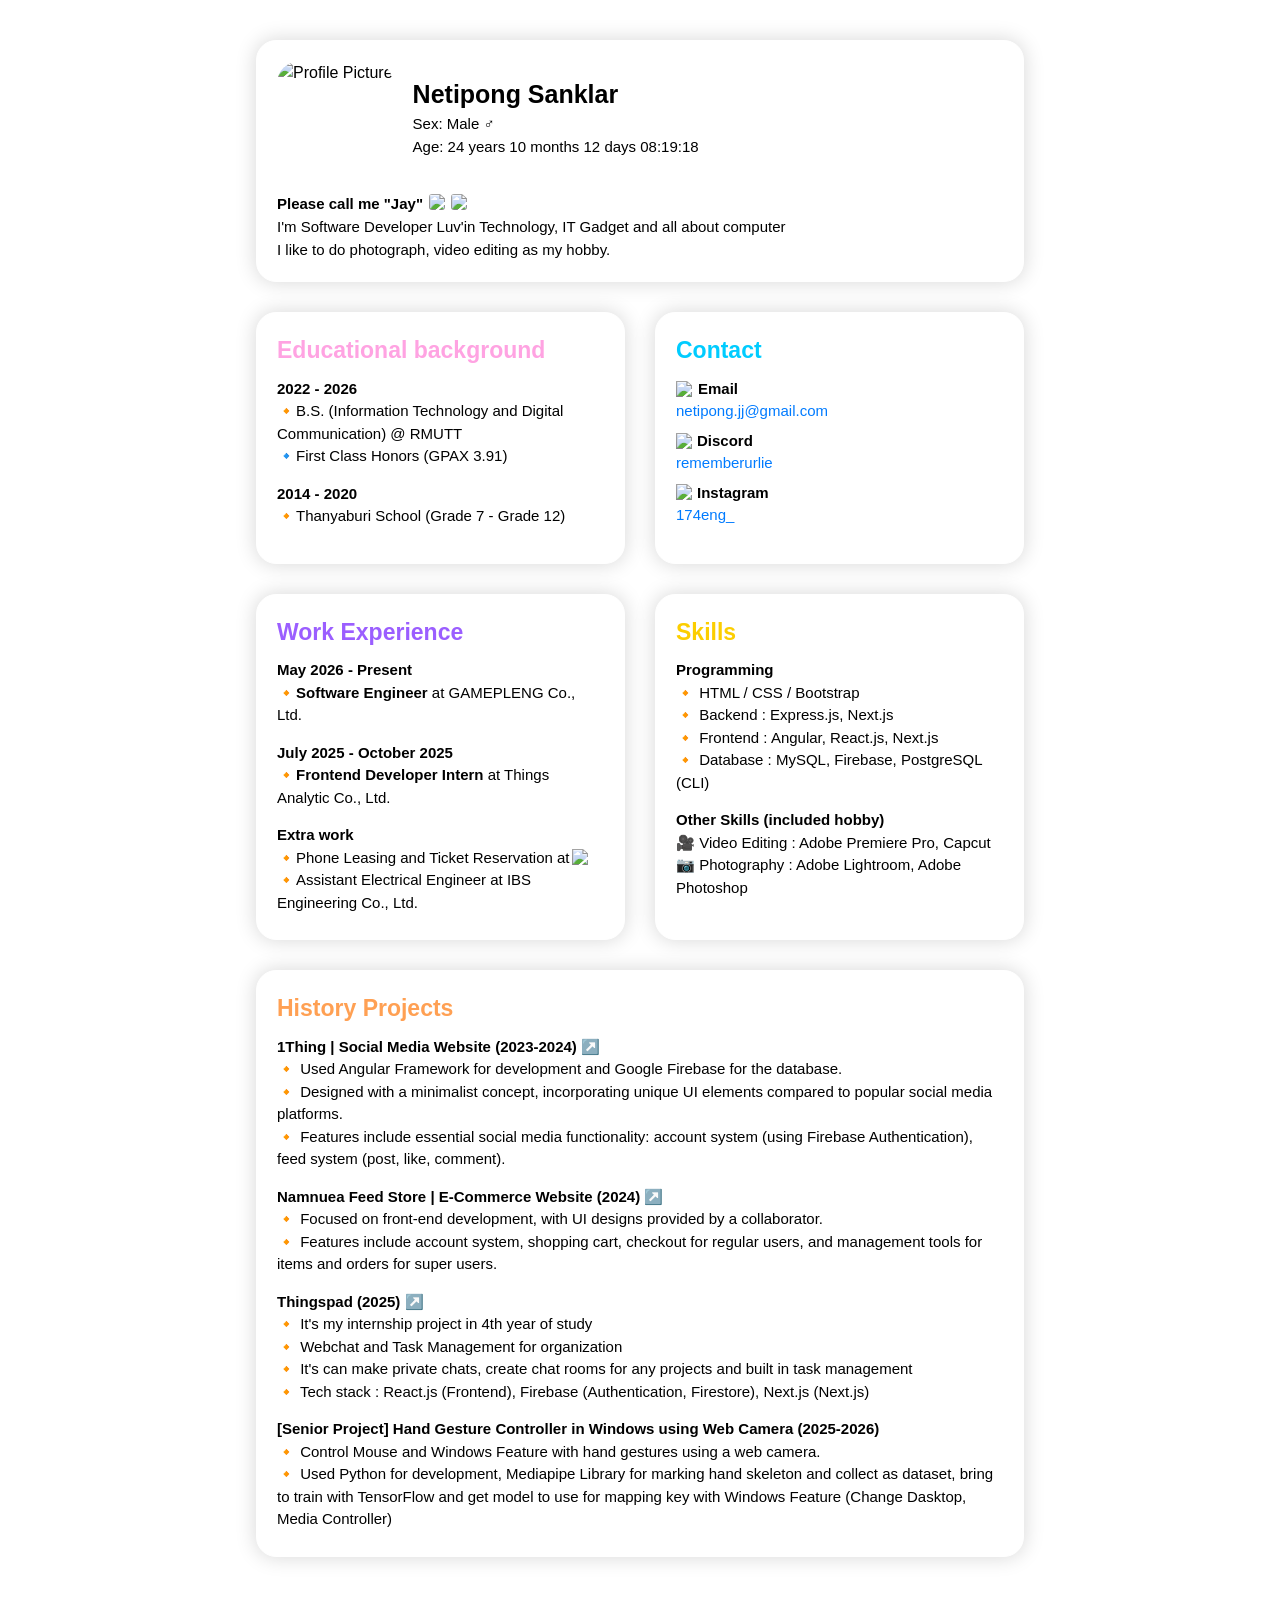
==== commit edcd4386: "Fix PostgreSQL spelling and rebuild for Pages Co-Authored-By: Claude Opus 4.8 <noreply@anthropic.com" ====
--- a/docs/index.html
+++ b/docs/index.html
@@ -9,7 +9,7 @@
 <style>@font-face{font-family:Reddit Sans;font-style:italic;font-weight:200 900;font-display:swap;src:url(https://fonts.gstatic.com/s/redditsans/v6/EYq1maFOxq1T_-ETdN7EKQNuS5u33kNE.woff2) format("woff2");unicode-range:U+0102-0103,U+0110-0111,U+0128-0129,U+0168-0169,U+01A0-01A1,U+01AF-01B0,U+0300-0301,U+0303-0304,U+0308-0309,U+0323,U+0329,U+1EA0-1EF9,U+20AB}@font-face{font-family:Reddit Sans;font-style:italic;font-weight:200 900;font-display:swap;src:url(https://fonts.gstatic.com/s/redditsans/v6/EYq1maFOxq1T_-ETdN7EKQNuS5q33kNE.woff2) format("woff2");unicode-range:U+0100-02BA,U+02BD-02C5,U+02C7-02CC,U+02CE-02D7,U+02DD-02FF,U+0304,U+0308,U+0329,U+1D00-1DBF,U+1E00-1E9F,U+1EF2-1EFF,U+2020,U+20A0-20AB,U+20AD-20C0,U+2113,U+2C60-2C7F,U+A720-A7FF}@font-face{font-family:Reddit Sans;font-style:italic;font-weight:200 900;font-display:swap;src:url(https://fonts.gstatic.com/s/redditsans/v6/EYq1maFOxq1T_-ETdN7EKQNuS5S33g.woff2) format("woff2");unicode-range:U+0000-00FF,U+0131,U+0152-0153,U+02BB-02BC,U+02C6,U+02DA,U+02DC,U+0304,U+0308,U+0329,U+2000-206F,U+20AC,U+2122,U+2191,U+2193,U+2212,U+2215,U+FEFF,U+FFFD}@font-face{font-family:Reddit Sans;font-style:normal;font-weight:200 900;font-display:swap;src:url(https://fonts.gstatic.com/s/redditsans/v6/EYq3maFOxq1T_-ETdN7EKQNke5av2g.woff2) format("woff2");unicode-range:U+0102-0103,U+0110-0111,U+0128-0129,U+0168-0169,U+01A0-01A1,U+01AF-01B0,U+0300-0301,U+0303-0304,U+0308-0309,U+0323,U+0329,U+1EA0-1EF9,U+20AB}@font-face{font-family:Reddit Sans;font-style:normal;font-weight:200 900;font-display:swap;src:url(https://fonts.gstatic.com/s/redditsans/v6/EYq3maFOxq1T_-ETdN7EKQNle5av2g.woff2) format("woff2");unicode-range:U+0100-02BA,U+02BD-02C5,U+02C7-02CC,U+02CE-02D7,U+02DD-02FF,U+0304,U+0308,U+0329,U+1D00-1DBF,U+1E00-1E9F,U+1EF2-1EFF,U+2020,U+20A0-20AB,U+20AD-20C0,U+2113,U+2C60-2C7F,U+A720-A7FF}@font-face{font-family:Reddit Sans;font-style:normal;font-weight:200 900;font-display:swap;src:url(https://fonts.gstatic.com/s/redditsans/v6/EYq3maFOxq1T_-ETdN7EKQNre5Y.woff2) format("woff2");unicode-range:U+0000-00FF,U+0131,U+0152-0153,U+02BB-02BC,U+02C6,U+02DA,U+02DC,U+0304,U+0308,U+0329,U+2000-206F,U+20AC,U+2122,U+2191,U+2193,U+2212,U+2215,U+FEFF,U+FFFD}body{margin:40px 20%;font-family:Reddit Sans,sans-serif;background-image:url("./media/wallpaper-light-5WNNY55F.png");transition:background-image .3s ease-in-out}@media screen and (max-width: 1080px){body{margin:40px 8%}}
 </style><link rel="stylesheet" href="styles-5IVQMLPD.css" media="print" onload="this.media='all'"><noscript><link rel="stylesheet" href="styles-5IVQMLPD.css"></noscript><style ng-app-id="ng">.card[_ngcontent-ng-c2750490774]{margin:30px auto 0;float:none;border-radius:20px;border-color:#fff;box-shadow:0 0 20px 1px #dadada;background-color:#fff;color:#000}img#rectangle[_ngcontent-ng-c2750490774]{float:left;height:7rem;border-radius:20%;margin-right:20px;transition:transform .5s;transition-delay:0s}img#rectangle[_ngcontent-ng-c2750490774]:hover{transition:transform .5s;transition-delay:.6s;transform:scale(2)}img#scn-logo[_ngcontent-ng-c2750490774]{transition:transform .3s;transition-delay:0s}img#scn-logo[_ngcontent-ng-c2750490774]:hover{transition:transform .3s;transition-delay:0s;transform:scale(1.5)}@keyframes _ngcontent-ng-c2750490774_gradientShadow{0%{box-shadow:0 0 20px 5px #ff9ec7}50%{box-shadow:0 0 20px 5px #d1b3ff}to{box-shadow:0 0 20px 5px #ffb3b3}}.card[_ngcontent-ng-c2750490774]:hover{transform:scale(1.05);animation:_ngcontent-ng-c2750490774_gradientShadow 3s infinite alternate}.card[_ngcontent-ng-c2750490774]{transition:transform .2s,background-color .3s,box-shadow .3s,border-color .3s,color .3s}#name-title[_ngcontent-ng-c2750490774]{font-size:20px}@media (min-width: 409px){#name-title[_ngcontent-ng-c2750490774]{font-size:25px}}a[_ngcontent-ng-c2750490774], a[_ngcontent-ng-c2750490774]:hover{text-decoration:none}.profile-info[_ngcontent-ng-c2750490774]{display:flex;flex-direction:column;justify-content:center;align-items:flex-start;height:100%}.card[_ngcontent-ng-c2750490774]   .card-body[_ngcontent-ng-c2750490774]   .card-topic[_ngcontent-ng-c2750490774]{padding-bottom:10px;font-size:23px}.dark-theme[_ngcontent-ng-c2750490774]   .card[_ngcontent-ng-c2750490774]   .card-body[_ngcontent-ng-c2750490774]   .card-text[_ngcontent-ng-c2750490774]{color:#d6d6d6}.dark-theme[_ngcontent-ng-c2750490774]   .card[_ngcontent-ng-c2750490774]{background-color:#1a1a1a;border-color:#3330;box-shadow:0 0 20px 1px #181818}.dark-theme[_ngcontent-ng-c2750490774]   .card[_ngcontent-ng-c2750490774]   a[_ngcontent-ng-c2750490774]{color:#8ab4f8}.dark-theme[_ngcontent-ng-c2750490774]   .card[_ngcontent-ng-c2750490774]   .card-body[_ngcontent-ng-c2750490774]   .profile-info[_ngcontent-ng-c2750490774]{color:#fff}</style></head>
 <body><!--nghm-->
-  <app-root _nghost-ng-c2750490774 ng-version="17.3.9" ngh="0" ng-server-context="ssg"><div _ngcontent-ng-c2750490774 class="card-desk"><div _ngcontent-ng-c2750490774 id="name" class="card"><div _ngcontent-ng-c2750490774 class="card-body"><div _ngcontent-ng-c2750490774 style="display: flex; align-items: center;"><img _ngcontent-ng-c2750490774 id="rectangle" src="assets/profile.jpg" alt="Profile Picture"><div _ngcontent-ng-c2750490774 class="profile-info"><b _ngcontent-ng-c2750490774 id="name-title">Netipong Sanklar</b><div _ngcontent-ng-c2750490774 class="card-text" style="font-size: 15px;">Sex: Male ♂️ <br _ngcontent-ng-c2750490774> Age: 24 years 10 months 12 days 07:40:26</div></div></div><div _ngcontent-ng-c2750490774 id="name" class="card-text" style="font-size: 15px; margin-top: 20px;"><b _ngcontent-ng-c2750490774>Please call me "Jay"</b><a _ngcontent-ng-c2750490774 href="https://www.linkedin.com/in/netipong-sanklar-05930231a/" target="_blank" rel="noopener noreferrer"><img _ngcontent-ng-c2750490774 id="scn-logo" src="assets/linkedin.webp" style="height: 19px; margin: 0px 3px 6px 6px; border-radius: 20%;"></a><a _ngcontent-ng-c2750490774 href="https://github.com/rememberurlie" target="_blank" rel="noopener noreferrer"><img _ngcontent-ng-c2750490774 id="scn-logo" src="assets/github.webp" style="height: 19px; margin: 0px 3px 6px 3px; border-radius: 20%;"></a><br _ngcontent-ng-c2750490774> I'm Software Developer Luv'in Technology, IT Gadget and all about computer<br _ngcontent-ng-c2750490774> I like to do photograph, video editing as my hobby.<br _ngcontent-ng-c2750490774></div></div></div><div _ngcontent-ng-c2750490774 class="row"><div _ngcontent-ng-c2750490774 class="col-12 col-md-6 d-flex align-items-stretch"><div _ngcontent-ng-c2750490774 id="edu" class="card w-100"><div _ngcontent-ng-c2750490774 class="card-body"><div _ngcontent-ng-c2750490774 class="card-topic" style="color: rgb(255, 163, 226);"><b _ngcontent-ng-c2750490774>Educational background</b></div><div _ngcontent-ng-c2750490774 class="card-text"><div _ngcontent-ng-c2750490774 style="font-size: 15px; padding-bottom: 15px;"><b _ngcontent-ng-c2750490774>2022 - 2026</b><br _ngcontent-ng-c2750490774> 🔸B.S. (Information Technology and Digital Communication) @ RMUTT<br _ngcontent-ng-c2750490774> 🔹First Class Honors (GPAX 3.91) </div><div _ngcontent-ng-c2750490774 style="font-size: 15px; padding-bottom: 15px;"><b _ngcontent-ng-c2750490774>2014 - 2020</b><br _ngcontent-ng-c2750490774> 🔸Thanyaburi School (Grade 7 - Grade 12) </div></div></div></div></div><div _ngcontent-ng-c2750490774 class="col-12 col-md-6 d-flex align-items-stretch"><div _ngcontent-ng-c2750490774 id="contact" class="card w-100"><div _ngcontent-ng-c2750490774 class="card-body"><div _ngcontent-ng-c2750490774 class="card-topic" style="color: rgb(0, 204, 255);"><b _ngcontent-ng-c2750490774>Contact</b></div><div _ngcontent-ng-c2750490774 class="card-text"><div _ngcontent-ng-c2750490774 style="font-size: 15px; padding-bottom: 7px;"><img _ngcontent-ng-c2750490774 src="assets/gmail.png" style="height: 11px; padding-right: 6px; margin-bottom: 2px;"><b _ngcontent-ng-c2750490774>Email</b><br _ngcontent-ng-c2750490774><a _ngcontent-ng-c2750490774 href="mailto:netipong.jj@gmail.com" target="_blank" rel="noopener noreferrer">netipong.jj@gmail.com</a></div><div _ngcontent-ng-c2750490774 style="font-size: 15px; padding-bottom: 7px;"><img _ngcontent-ng-c2750490774 src="assets/discord.png" style="height: 11px; padding-right: 5px; margin-bottom: 2px;"><b _ngcontent-ng-c2750490774>Discord</b><br _ngcontent-ng-c2750490774><a _ngcontent-ng-c2750490774 href="https://discordapp.com/users/161111988141817857" target="_blank" rel="noopener noreferrer">rememberurlie</a></div><div _ngcontent-ng-c2750490774 style="font-size: 15px;"><img _ngcontent-ng-c2750490774 src="assets/ig.png" style="height: 14px; padding-right: 5px; margin-bottom: 2.5px;"><b _ngcontent-ng-c2750490774>Instagram</b><br _ngcontent-ng-c2750490774><a _ngcontent-ng-c2750490774 href="https://www.instagram.com/174eng_" target="_blank" rel="noopener noreferrer">174eng_</a></div></div></div></div></div></div><div _ngcontent-ng-c2750490774 class="row"><div _ngcontent-ng-c2750490774 class="col-12 col-md-6 d-flex align-items-stretch"><div _ngcontent-ng-c2750490774 id="experience" class="card w-100"><div _ngcontent-ng-c2750490774 class="card-body"><div _ngcontent-ng-c2750490774 class="card-topic" style="color: rgb(155, 94, 255);"><b _ngcontent-ng-c2750490774>Work Experience</b></div><div _ngcontent-ng-c2750490774 class="card-text"><div _ngcontent-ng-c2750490774 style="font-size: 15px; padding-bottom: 15px;"><b _ngcontent-ng-c2750490774>May 2026 - Present</b><br _ngcontent-ng-c2750490774> 🔸<b _ngcontent-ng-c2750490774>Software Engineer</b> at GAMEPLENG Co., Ltd.<br _ngcontent-ng-c2750490774></div><div _ngcontent-ng-c2750490774 style="font-size: 15px; padding-bottom: 15px;"><b _ngcontent-ng-c2750490774>July 2025 - October 2025</b><br _ngcontent-ng-c2750490774> 🔸<b _ngcontent-ng-c2750490774>Frontend Developer Intern</b> at Things Analytic Co., Ltd.<br _ngcontent-ng-c2750490774></div><div _ngcontent-ng-c2750490774 style="font-size: 15px; padding-bottom: 5px;"><b _ngcontent-ng-c2750490774>Extra work</b><br _ngcontent-ng-c2750490774> 🔸Phone Leasing and Ticket Reservation at <a _ngcontent-ng-c2750490774 href="https://x.com/dede_ja555" target="_blank" rel="noopener noreferrer"><img _ngcontent-ng-c2750490774 id="scn-logo" src="assets/x.png" style="height: 30px; padding-bottom: 3px; margin-left: -2px;"></a><br _ngcontent-ng-c2750490774> 🔸Assistant Electrical Engineer at IBS Engineering Co., Ltd.<br _ngcontent-ng-c2750490774></div></div></div></div></div><div _ngcontent-ng-c2750490774 class="col-12 col-md-6 d-flex align-items-stretch"><div _ngcontent-ng-c2750490774 id="skill" class="card w-100"><div _ngcontent-ng-c2750490774 class="card-body"><div _ngcontent-ng-c2750490774 class="card-topic" style="color: rgb(252, 206, 0);"><b _ngcontent-ng-c2750490774>Skills</b></div><div _ngcontent-ng-c2750490774 class="card-text"><div _ngcontent-ng-c2750490774 style="font-size: 15px; padding-bottom: 15px;"><b _ngcontent-ng-c2750490774>Programming</b><br _ngcontent-ng-c2750490774> 🔸 HTML / CSS / Bootstrap<br _ngcontent-ng-c2750490774> 🔸 Backend : Express.js, Next.js<br _ngcontent-ng-c2750490774> 🔸 Frontend : Angular, React.js, Next.js<br _ngcontent-ng-c2750490774> 🔸 Database : MySQL, Firebase, PostGreSQL (CLI)<br _ngcontent-ng-c2750490774></div><div _ngcontent-ng-c2750490774 style="font-size: 15px;"><b _ngcontent-ng-c2750490774>Other Skills (included hobby)</b><br _ngcontent-ng-c2750490774> 🎥 Video Editing : Adobe Premiere Pro, Capcut <br _ngcontent-ng-c2750490774> 📷 Photography : Adobe Lightroom, Adobe Photoshop<br _ngcontent-ng-c2750490774></div></div></div></div></div></div><div _ngcontent-ng-c2750490774 id="work" class="card"><div _ngcontent-ng-c2750490774 class="card-body"><div _ngcontent-ng-c2750490774 class="card-topic" style="color: rgb(255, 160, 83);"><b _ngcontent-ng-c2750490774>History Projects</b></div><div _ngcontent-ng-c2750490774 class="card-text"><div _ngcontent-ng-c2750490774 id="text" style="font-size: 15px; padding-bottom: 15px;"><b _ngcontent-ng-c2750490774>1Thing | Social Media Website (2023-2024)</b><a _ngcontent-ng-c2750490774 href="https://github.com/rememberurlie/1Thing" target="_blank" rel="noopener noreferrer"> ↗️</a><br _ngcontent-ng-c2750490774> 🔸	Used Angular Framework for development and Google Firebase for the database.<br _ngcontent-ng-c2750490774> 🔸	Designed with a minimalist concept, incorporating unique UI elements compared to popular social media platforms.<br _ngcontent-ng-c2750490774> 🔸	Features include essential social media functionality: account system (using Firebase Authentication), feed system (post, like, comment).<br _ngcontent-ng-c2750490774></div><div _ngcontent-ng-c2750490774 style="font-size: 15px; padding-bottom: 15px;"><b _ngcontent-ng-c2750490774>Namnuea Feed Store | E-Commerce Website (2024)</b><a _ngcontent-ng-c2750490774 href="https://github.com/rememberurlie/namnuea_feedstore" target="_blank" rel="noopener noreferrer"> ↗️</a><br _ngcontent-ng-c2750490774> 🔸	Focused on front-end development, with UI designs provided by a collaborator.<br _ngcontent-ng-c2750490774> 🔸	Features include account system, shopping cart, checkout for regular users, and management tools for items and orders for super users. </div><div _ngcontent-ng-c2750490774 style="font-size: 15px; padding-bottom: 15px;"><b _ngcontent-ng-c2750490774>Thingspad (2025)</b><a _ngcontent-ng-c2750490774 href="https://github.com/rememberurlie/thingspad" target="_blank" rel="noopener noreferrer"> ↗️</a><br _ngcontent-ng-c2750490774> 🔸	It's my internship project in 4th year of study<br _ngcontent-ng-c2750490774> 🔸 Webchat and Task Management for organization<br _ngcontent-ng-c2750490774> 🔸 It's can make private chats, create chat rooms for any projects and built in task management<br _ngcontent-ng-c2750490774> 🔸 Tech stack : React.js (Frontend), Firebase (Authentication, Firestore), Next.js (Next.js)<br _ngcontent-ng-c2750490774></div><div _ngcontent-ng-c2750490774 style="font-size: 15px; padding-bottom: 5px;"><b _ngcontent-ng-c2750490774>[Senior Project] Hand Gesture Controller in Windows using Web Camera (2025-2026)</b><br _ngcontent-ng-c2750490774> 🔸 Control Mouse and Windows Feature with hand gestures using a web camera.<br _ngcontent-ng-c2750490774> 🔸 Used Python for development, Mediapipe Library for marking hand skeleton and collect as dataset, bring to train with TensorFlow and get model to use for mapping key with Windows Feature (Change Dasktop, Media Controller)<br _ngcontent-ng-c2750490774></div></div></div></div></div></app-root>
-<script src="polyfills-A7MJM4D4.js" type="module"></script><script src="main-GT7CD5UN.js" type="module"></script>
+  <app-root _nghost-ng-c2750490774 ng-version="17.3.9" ngh="0" ng-server-context="ssg"><div _ngcontent-ng-c2750490774 class="card-desk"><div _ngcontent-ng-c2750490774 id="name" class="card"><div _ngcontent-ng-c2750490774 class="card-body"><div _ngcontent-ng-c2750490774 style="display: flex; align-items: center;"><img _ngcontent-ng-c2750490774 id="rectangle" src="assets/profile.jpg" alt="Profile Picture"><div _ngcontent-ng-c2750490774 class="profile-info"><b _ngcontent-ng-c2750490774 id="name-title">Netipong Sanklar</b><div _ngcontent-ng-c2750490774 class="card-text" style="font-size: 15px;">Sex: Male ♂️ <br _ngcontent-ng-c2750490774> Age: 24 years 10 months 12 days 08:19:18</div></div></div><div _ngcontent-ng-c2750490774 id="name" class="card-text" style="font-size: 15px; margin-top: 20px;"><b _ngcontent-ng-c2750490774>Please call me "Jay"</b><a _ngcontent-ng-c2750490774 href="https://www.linkedin.com/in/netipong-sanklar-05930231a/" target="_blank" rel="noopener noreferrer"><img _ngcontent-ng-c2750490774 id="scn-logo" src="assets/linkedin.webp" style="height: 19px; margin: 0px 3px 6px 6px; border-radius: 20%;"></a><a _ngcontent-ng-c2750490774 href="https://github.com/rememberurlie" target="_blank" rel="noopener noreferrer"><img _ngcontent-ng-c2750490774 id="scn-logo" src="assets/github.webp" style="height: 19px; margin: 0px 3px 6px 3px; border-radius: 20%;"></a><br _ngcontent-ng-c2750490774> I'm Software Developer Luv'in Technology, IT Gadget and all about computer<br _ngcontent-ng-c2750490774> I like to do photograph, video editing as my hobby.<br _ngcontent-ng-c2750490774></div></div></div><div _ngcontent-ng-c2750490774 class="row"><div _ngcontent-ng-c2750490774 class="col-12 col-md-6 d-flex align-items-stretch"><div _ngcontent-ng-c2750490774 id="edu" class="card w-100"><div _ngcontent-ng-c2750490774 class="card-body"><div _ngcontent-ng-c2750490774 class="card-topic" style="color: rgb(255, 163, 226);"><b _ngcontent-ng-c2750490774>Educational background</b></div><div _ngcontent-ng-c2750490774 class="card-text"><div _ngcontent-ng-c2750490774 style="font-size: 15px; padding-bottom: 15px;"><b _ngcontent-ng-c2750490774>2022 - 2026</b><br _ngcontent-ng-c2750490774> 🔸B.S. (Information Technology and Digital Communication) @ RMUTT<br _ngcontent-ng-c2750490774> 🔹First Class Honors (GPAX 3.91) </div><div _ngcontent-ng-c2750490774 style="font-size: 15px; padding-bottom: 15px;"><b _ngcontent-ng-c2750490774>2014 - 2020</b><br _ngcontent-ng-c2750490774> 🔸Thanyaburi School (Grade 7 - Grade 12) </div></div></div></div></div><div _ngcontent-ng-c2750490774 class="col-12 col-md-6 d-flex align-items-stretch"><div _ngcontent-ng-c2750490774 id="contact" class="card w-100"><div _ngcontent-ng-c2750490774 class="card-body"><div _ngcontent-ng-c2750490774 class="card-topic" style="color: rgb(0, 204, 255);"><b _ngcontent-ng-c2750490774>Contact</b></div><div _ngcontent-ng-c2750490774 class="card-text"><div _ngcontent-ng-c2750490774 style="font-size: 15px; padding-bottom: 7px;"><img _ngcontent-ng-c2750490774 src="assets/gmail.png" style="height: 11px; padding-right: 6px; margin-bottom: 2px;"><b _ngcontent-ng-c2750490774>Email</b><br _ngcontent-ng-c2750490774><a _ngcontent-ng-c2750490774 href="mailto:netipong.jj@gmail.com" target="_blank" rel="noopener noreferrer">netipong.jj@gmail.com</a></div><div _ngcontent-ng-c2750490774 style="font-size: 15px; padding-bottom: 7px;"><img _ngcontent-ng-c2750490774 src="assets/discord.png" style="height: 11px; padding-right: 5px; margin-bottom: 2px;"><b _ngcontent-ng-c2750490774>Discord</b><br _ngcontent-ng-c2750490774><a _ngcontent-ng-c2750490774 href="https://discordapp.com/users/161111988141817857" target="_blank" rel="noopener noreferrer">rememberurlie</a></div><div _ngcontent-ng-c2750490774 style="font-size: 15px;"><img _ngcontent-ng-c2750490774 src="assets/ig.png" style="height: 14px; padding-right: 5px; margin-bottom: 2.5px;"><b _ngcontent-ng-c2750490774>Instagram</b><br _ngcontent-ng-c2750490774><a _ngcontent-ng-c2750490774 href="https://www.instagram.com/174eng_" target="_blank" rel="noopener noreferrer">174eng_</a></div></div></div></div></div></div><div _ngcontent-ng-c2750490774 class="row"><div _ngcontent-ng-c2750490774 class="col-12 col-md-6 d-flex align-items-stretch"><div _ngcontent-ng-c2750490774 id="experience" class="card w-100"><div _ngcontent-ng-c2750490774 class="card-body"><div _ngcontent-ng-c2750490774 class="card-topic" style="color: rgb(155, 94, 255);"><b _ngcontent-ng-c2750490774>Work Experience</b></div><div _ngcontent-ng-c2750490774 class="card-text"><div _ngcontent-ng-c2750490774 style="font-size: 15px; padding-bottom: 15px;"><b _ngcontent-ng-c2750490774>May 2026 - Present</b><br _ngcontent-ng-c2750490774> 🔸<b _ngcontent-ng-c2750490774>Software Engineer</b> at GAMEPLENG Co., Ltd.<br _ngcontent-ng-c2750490774></div><div _ngcontent-ng-c2750490774 style="font-size: 15px; padding-bottom: 15px;"><b _ngcontent-ng-c2750490774>July 2025 - October 2025</b><br _ngcontent-ng-c2750490774> 🔸<b _ngcontent-ng-c2750490774>Frontend Developer Intern</b> at Things Analytic Co., Ltd.<br _ngcontent-ng-c2750490774></div><div _ngcontent-ng-c2750490774 style="font-size: 15px; padding-bottom: 5px;"><b _ngcontent-ng-c2750490774>Extra work</b><br _ngcontent-ng-c2750490774> 🔸Phone Leasing and Ticket Reservation at <a _ngcontent-ng-c2750490774 href="https://x.com/dede_ja555" target="_blank" rel="noopener noreferrer"><img _ngcontent-ng-c2750490774 id="scn-logo" src="assets/x.png" style="height: 30px; padding-bottom: 3px; margin-left: -2px;"></a><br _ngcontent-ng-c2750490774> 🔸Assistant Electrical Engineer at IBS Engineering Co., Ltd.<br _ngcontent-ng-c2750490774></div></div></div></div></div><div _ngcontent-ng-c2750490774 class="col-12 col-md-6 d-flex align-items-stretch"><div _ngcontent-ng-c2750490774 id="skill" class="card w-100"><div _ngcontent-ng-c2750490774 class="card-body"><div _ngcontent-ng-c2750490774 class="card-topic" style="color: rgb(252, 206, 0);"><b _ngcontent-ng-c2750490774>Skills</b></div><div _ngcontent-ng-c2750490774 class="card-text"><div _ngcontent-ng-c2750490774 style="font-size: 15px; padding-bottom: 15px;"><b _ngcontent-ng-c2750490774>Programming</b><br _ngcontent-ng-c2750490774> 🔸 HTML / CSS / Bootstrap<br _ngcontent-ng-c2750490774> 🔸 Backend : Express.js, Next.js<br _ngcontent-ng-c2750490774> 🔸 Frontend : Angular, React.js, Next.js<br _ngcontent-ng-c2750490774> 🔸 Database : MySQL, Firebase, PostgreSQL (CLI)<br _ngcontent-ng-c2750490774></div><div _ngcontent-ng-c2750490774 style="font-size: 15px;"><b _ngcontent-ng-c2750490774>Other Skills (included hobby)</b><br _ngcontent-ng-c2750490774> 🎥 Video Editing : Adobe Premiere Pro, Capcut <br _ngcontent-ng-c2750490774> 📷 Photography : Adobe Lightroom, Adobe Photoshop<br _ngcontent-ng-c2750490774></div></div></div></div></div></div><div _ngcontent-ng-c2750490774 id="work" class="card"><div _ngcontent-ng-c2750490774 class="card-body"><div _ngcontent-ng-c2750490774 class="card-topic" style="color: rgb(255, 160, 83);"><b _ngcontent-ng-c2750490774>History Projects</b></div><div _ngcontent-ng-c2750490774 class="card-text"><div _ngcontent-ng-c2750490774 id="text" style="font-size: 15px; padding-bottom: 15px;"><b _ngcontent-ng-c2750490774>1Thing | Social Media Website (2023-2024)</b><a _ngcontent-ng-c2750490774 href="https://github.com/rememberurlie/1Thing" target="_blank" rel="noopener noreferrer"> ↗️</a><br _ngcontent-ng-c2750490774> 🔸	Used Angular Framework for development and Google Firebase for the database.<br _ngcontent-ng-c2750490774> 🔸	Designed with a minimalist concept, incorporating unique UI elements compared to popular social media platforms.<br _ngcontent-ng-c2750490774> 🔸	Features include essential social media functionality: account system (using Firebase Authentication), feed system (post, like, comment).<br _ngcontent-ng-c2750490774></div><div _ngcontent-ng-c2750490774 style="font-size: 15px; padding-bottom: 15px;"><b _ngcontent-ng-c2750490774>Namnuea Feed Store | E-Commerce Website (2024)</b><a _ngcontent-ng-c2750490774 href="https://github.com/rememberurlie/namnuea_feedstore" target="_blank" rel="noopener noreferrer"> ↗️</a><br _ngcontent-ng-c2750490774> 🔸	Focused on front-end development, with UI designs provided by a collaborator.<br _ngcontent-ng-c2750490774> 🔸	Features include account system, shopping cart, checkout for regular users, and management tools for items and orders for super users. </div><div _ngcontent-ng-c2750490774 style="font-size: 15px; padding-bottom: 15px;"><b _ngcontent-ng-c2750490774>Thingspad (2025)</b><a _ngcontent-ng-c2750490774 href="https://github.com/rememberurlie/thingspad" target="_blank" rel="noopener noreferrer"> ↗️</a><br _ngcontent-ng-c2750490774> 🔸	It's my internship project in 4th year of study<br _ngcontent-ng-c2750490774> 🔸 Webchat and Task Management for organization<br _ngcontent-ng-c2750490774> 🔸 It's can make private chats, create chat rooms for any projects and built in task management<br _ngcontent-ng-c2750490774> 🔸 Tech stack : React.js (Frontend), Firebase (Authentication, Firestore), Next.js (Next.js)<br _ngcontent-ng-c2750490774></div><div _ngcontent-ng-c2750490774 style="font-size: 15px; padding-bottom: 5px;"><b _ngcontent-ng-c2750490774>[Senior Project] Hand Gesture Controller in Windows using Web Camera (2025-2026)</b><br _ngcontent-ng-c2750490774> 🔸 Control Mouse and Windows Feature with hand gestures using a web camera.<br _ngcontent-ng-c2750490774> 🔸 Used Python for development, Mediapipe Library for marking hand skeleton and collect as dataset, bring to train with TensorFlow and get model to use for mapping key with Windows Feature (Change Dasktop, Media Controller)<br _ngcontent-ng-c2750490774></div></div></div></div></div></app-root>
+<script src="polyfills-A7MJM4D4.js" type="module"></script><script src="main-7SGMVMPI.js" type="module"></script>
 
 <script id="ng-state" type="application/json">{"__nghData__":[{}]}</script></body></html>
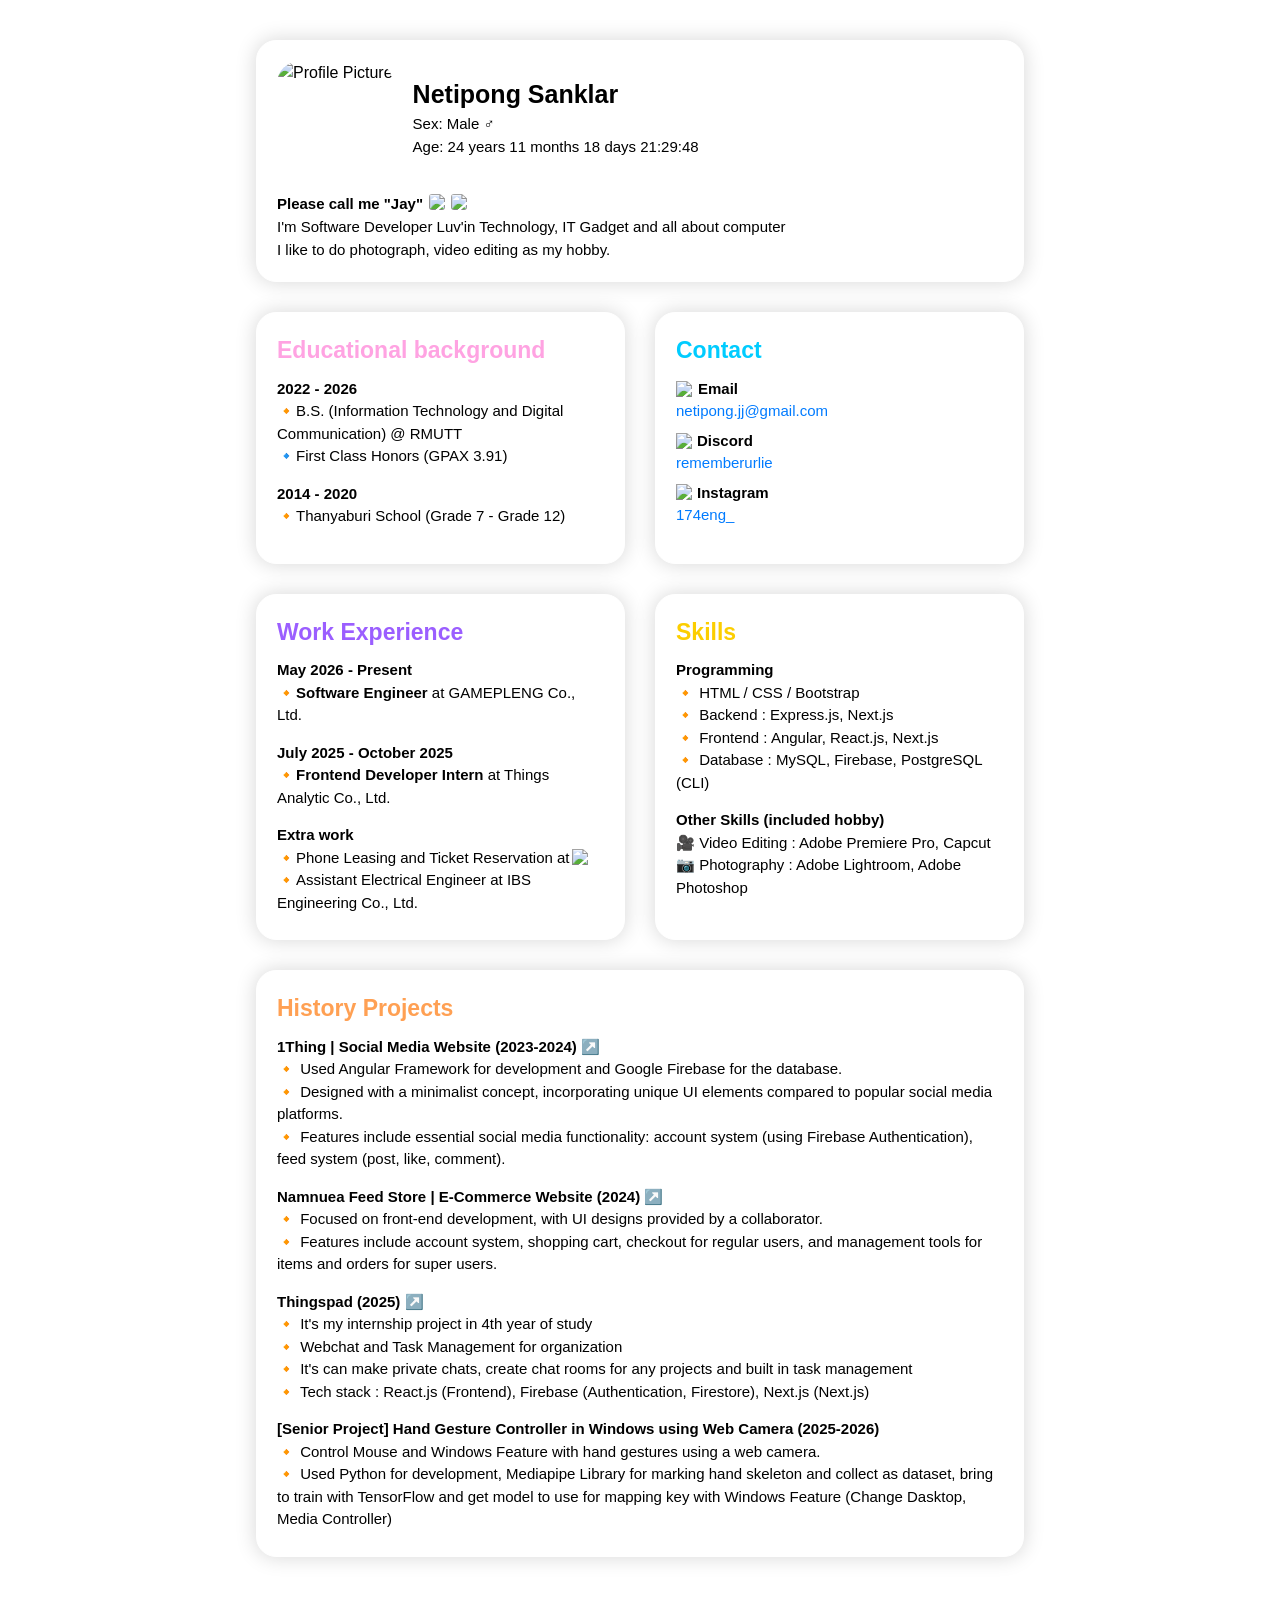
==== commit c2c6b788: "Fix asset paths for custom domain by using root base href Custom domain serves the site from root, s" ====
--- a/docs/index.html
+++ b/docs/index.html
@@ -1,15 +1,15 @@
 <!DOCTYPE html><html lang="en" data-critters-container><head><link rel="preconnect" href="https://fonts.gstatic.com" crossorigin>
   <meta charset="utf-8">
   <title>JayAeng</title>
-  <base href="/jayaeng.me/">
+  <base href="/">
   <meta name="viewport" content="width=device-width, initial-scale=1">
   <link rel="icon" type="image/x-icon" href="favicon.ico">
   <link rel="stylesheet" href="https://cdn.jsdelivr.net/npm/bootstrap@4.3.1/dist/css/bootstrap.min.css" integrity="sha384-ggOyR0iXCbMQv3Xipma34MD+dH/1fQ784/j6cY/iJTQUOhcWr7x9JvoRxT2MZw1T" crossorigin="anonymous">
-  <style>@font-face{font-family:'Material Symbols Outlined';font-style:normal;font-weight:400;src:url(https://fonts.gstatic.com/l/font?kit=kJF1BvYX7BgnkSrUwT8OhrdQw4oELdPIeeII9v6oDMzByHX9rA6RzaxHMPdY43zj-jCxv3fzvRNU22ZXGJpEpjC_1v-p_4MrImHCIJIZrDCvHOejddYkzUNJsbx08MaO69u7Z8zymAWY&skey=b8dc2088854b122f&v=v359) format('woff2');}.material-symbols-outlined{font-family:'Material Symbols Outlined';font-weight:normal;font-style:normal;font-size:24px;line-height:1;letter-spacing:normal;text-transform:none;display:inline-block;white-space:nowrap;word-wrap:normal;direction:ltr;-webkit-font-feature-settings:'liga';-webkit-font-smoothing:antialiased;}</style>
+  <style>@font-face{font-family:'Material Symbols Outlined';font-style:normal;font-weight:400;src:url(https://fonts.gstatic.com/l/font?kit=kJF1BvYX7BgnkSrUwT8OhrdQw4oELdPIeeII9v6oDMzByHX9rA6RzaxHMPdY43zj-jCxv3fzvRNU22ZXGJpEpjC_1v-p_4MrImHCIJIZrDCvHOejddYkzUNJsbx08MaO69u7Z8zymAWY&skey=b8dc2088854b122f&v=v367) format('woff2');}.material-symbols-outlined{font-family:'Material Symbols Outlined';font-weight:normal;font-style:normal;font-size:24px;line-height:1;letter-spacing:normal;text-transform:none;display:inline-block;white-space:nowrap;word-wrap:normal;direction:ltr;-webkit-font-feature-settings:'liga';-webkit-font-smoothing:antialiased;}</style>
 <style>@font-face{font-family:Reddit Sans;font-style:italic;font-weight:200 900;font-display:swap;src:url(https://fonts.gstatic.com/s/redditsans/v6/EYq1maFOxq1T_-ETdN7EKQNuS5u33kNE.woff2) format("woff2");unicode-range:U+0102-0103,U+0110-0111,U+0128-0129,U+0168-0169,U+01A0-01A1,U+01AF-01B0,U+0300-0301,U+0303-0304,U+0308-0309,U+0323,U+0329,U+1EA0-1EF9,U+20AB}@font-face{font-family:Reddit Sans;font-style:italic;font-weight:200 900;font-display:swap;src:url(https://fonts.gstatic.com/s/redditsans/v6/EYq1maFOxq1T_-ETdN7EKQNuS5q33kNE.woff2) format("woff2");unicode-range:U+0100-02BA,U+02BD-02C5,U+02C7-02CC,U+02CE-02D7,U+02DD-02FF,U+0304,U+0308,U+0329,U+1D00-1DBF,U+1E00-1E9F,U+1EF2-1EFF,U+2020,U+20A0-20AB,U+20AD-20C0,U+2113,U+2C60-2C7F,U+A720-A7FF}@font-face{font-family:Reddit Sans;font-style:italic;font-weight:200 900;font-display:swap;src:url(https://fonts.gstatic.com/s/redditsans/v6/EYq1maFOxq1T_-ETdN7EKQNuS5S33g.woff2) format("woff2");unicode-range:U+0000-00FF,U+0131,U+0152-0153,U+02BB-02BC,U+02C6,U+02DA,U+02DC,U+0304,U+0308,U+0329,U+2000-206F,U+20AC,U+2122,U+2191,U+2193,U+2212,U+2215,U+FEFF,U+FFFD}@font-face{font-family:Reddit Sans;font-style:normal;font-weight:200 900;font-display:swap;src:url(https://fonts.gstatic.com/s/redditsans/v6/EYq3maFOxq1T_-ETdN7EKQNke5av2g.woff2) format("woff2");unicode-range:U+0102-0103,U+0110-0111,U+0128-0129,U+0168-0169,U+01A0-01A1,U+01AF-01B0,U+0300-0301,U+0303-0304,U+0308-0309,U+0323,U+0329,U+1EA0-1EF9,U+20AB}@font-face{font-family:Reddit Sans;font-style:normal;font-weight:200 900;font-display:swap;src:url(https://fonts.gstatic.com/s/redditsans/v6/EYq3maFOxq1T_-ETdN7EKQNle5av2g.woff2) format("woff2");unicode-range:U+0100-02BA,U+02BD-02C5,U+02C7-02CC,U+02CE-02D7,U+02DD-02FF,U+0304,U+0308,U+0329,U+1D00-1DBF,U+1E00-1E9F,U+1EF2-1EFF,U+2020,U+20A0-20AB,U+20AD-20C0,U+2113,U+2C60-2C7F,U+A720-A7FF}@font-face{font-family:Reddit Sans;font-style:normal;font-weight:200 900;font-display:swap;src:url(https://fonts.gstatic.com/s/redditsans/v6/EYq3maFOxq1T_-ETdN7EKQNre5Y.woff2) format("woff2");unicode-range:U+0000-00FF,U+0131,U+0152-0153,U+02BB-02BC,U+02C6,U+02DA,U+02DC,U+0304,U+0308,U+0329,U+2000-206F,U+20AC,U+2122,U+2191,U+2193,U+2212,U+2215,U+FEFF,U+FFFD}body{margin:40px 20%;font-family:Reddit Sans,sans-serif;background-image:url("./media/wallpaper-light-5WNNY55F.png");transition:background-image .3s ease-in-out}@media screen and (max-width: 1080px){body{margin:40px 8%}}
 </style><link rel="stylesheet" href="styles-5IVQMLPD.css" media="print" onload="this.media='all'"><noscript><link rel="stylesheet" href="styles-5IVQMLPD.css"></noscript><style ng-app-id="ng">.card[_ngcontent-ng-c2750490774]{margin:30px auto 0;float:none;border-radius:20px;border-color:#fff;box-shadow:0 0 20px 1px #dadada;background-color:#fff;color:#000}img#rectangle[_ngcontent-ng-c2750490774]{float:left;height:7rem;border-radius:20%;margin-right:20px;transition:transform .5s;transition-delay:0s}img#rectangle[_ngcontent-ng-c2750490774]:hover{transition:transform .5s;transition-delay:.6s;transform:scale(2)}img#scn-logo[_ngcontent-ng-c2750490774]{transition:transform .3s;transition-delay:0s}img#scn-logo[_ngcontent-ng-c2750490774]:hover{transition:transform .3s;transition-delay:0s;transform:scale(1.5)}@keyframes _ngcontent-ng-c2750490774_gradientShadow{0%{box-shadow:0 0 20px 5px #ff9ec7}50%{box-shadow:0 0 20px 5px #d1b3ff}to{box-shadow:0 0 20px 5px #ffb3b3}}.card[_ngcontent-ng-c2750490774]:hover{transform:scale(1.05);animation:_ngcontent-ng-c2750490774_gradientShadow 3s infinite alternate}.card[_ngcontent-ng-c2750490774]{transition:transform .2s,background-color .3s,box-shadow .3s,border-color .3s,color .3s}#name-title[_ngcontent-ng-c2750490774]{font-size:20px}@media (min-width: 409px){#name-title[_ngcontent-ng-c2750490774]{font-size:25px}}a[_ngcontent-ng-c2750490774], a[_ngcontent-ng-c2750490774]:hover{text-decoration:none}.profile-info[_ngcontent-ng-c2750490774]{display:flex;flex-direction:column;justify-content:center;align-items:flex-start;height:100%}.card[_ngcontent-ng-c2750490774]   .card-body[_ngcontent-ng-c2750490774]   .card-topic[_ngcontent-ng-c2750490774]{padding-bottom:10px;font-size:23px}.dark-theme[_ngcontent-ng-c2750490774]   .card[_ngcontent-ng-c2750490774]   .card-body[_ngcontent-ng-c2750490774]   .card-text[_ngcontent-ng-c2750490774]{color:#d6d6d6}.dark-theme[_ngcontent-ng-c2750490774]   .card[_ngcontent-ng-c2750490774]{background-color:#1a1a1a;border-color:#3330;box-shadow:0 0 20px 1px #181818}.dark-theme[_ngcontent-ng-c2750490774]   .card[_ngcontent-ng-c2750490774]   a[_ngcontent-ng-c2750490774]{color:#8ab4f8}.dark-theme[_ngcontent-ng-c2750490774]   .card[_ngcontent-ng-c2750490774]   .card-body[_ngcontent-ng-c2750490774]   .profile-info[_ngcontent-ng-c2750490774]{color:#fff}</style></head>
 <body><!--nghm-->
-  <app-root _nghost-ng-c2750490774 ng-version="17.3.9" ngh="0" ng-server-context="ssg"><div _ngcontent-ng-c2750490774 class="card-desk"><div _ngcontent-ng-c2750490774 id="name" class="card"><div _ngcontent-ng-c2750490774 class="card-body"><div _ngcontent-ng-c2750490774 style="display: flex; align-items: center;"><img _ngcontent-ng-c2750490774 id="rectangle" src="assets/profile.jpg" alt="Profile Picture"><div _ngcontent-ng-c2750490774 class="profile-info"><b _ngcontent-ng-c2750490774 id="name-title">Netipong Sanklar</b><div _ngcontent-ng-c2750490774 class="card-text" style="font-size: 15px;">Sex: Male ♂️ <br _ngcontent-ng-c2750490774> Age: 24 years 10 months 12 days 08:19:18</div></div></div><div _ngcontent-ng-c2750490774 id="name" class="card-text" style="font-size: 15px; margin-top: 20px;"><b _ngcontent-ng-c2750490774>Please call me "Jay"</b><a _ngcontent-ng-c2750490774 href="https://www.linkedin.com/in/netipong-sanklar-05930231a/" target="_blank" rel="noopener noreferrer"><img _ngcontent-ng-c2750490774 id="scn-logo" src="assets/linkedin.webp" style="height: 19px; margin: 0px 3px 6px 6px; border-radius: 20%;"></a><a _ngcontent-ng-c2750490774 href="https://github.com/rememberurlie" target="_blank" rel="noopener noreferrer"><img _ngcontent-ng-c2750490774 id="scn-logo" src="assets/github.webp" style="height: 19px; margin: 0px 3px 6px 3px; border-radius: 20%;"></a><br _ngcontent-ng-c2750490774> I'm Software Developer Luv'in Technology, IT Gadget and all about computer<br _ngcontent-ng-c2750490774> I like to do photograph, video editing as my hobby.<br _ngcontent-ng-c2750490774></div></div></div><div _ngcontent-ng-c2750490774 class="row"><div _ngcontent-ng-c2750490774 class="col-12 col-md-6 d-flex align-items-stretch"><div _ngcontent-ng-c2750490774 id="edu" class="card w-100"><div _ngcontent-ng-c2750490774 class="card-body"><div _ngcontent-ng-c2750490774 class="card-topic" style="color: rgb(255, 163, 226);"><b _ngcontent-ng-c2750490774>Educational background</b></div><div _ngcontent-ng-c2750490774 class="card-text"><div _ngcontent-ng-c2750490774 style="font-size: 15px; padding-bottom: 15px;"><b _ngcontent-ng-c2750490774>2022 - 2026</b><br _ngcontent-ng-c2750490774> 🔸B.S. (Information Technology and Digital Communication) @ RMUTT<br _ngcontent-ng-c2750490774> 🔹First Class Honors (GPAX 3.91) </div><div _ngcontent-ng-c2750490774 style="font-size: 15px; padding-bottom: 15px;"><b _ngcontent-ng-c2750490774>2014 - 2020</b><br _ngcontent-ng-c2750490774> 🔸Thanyaburi School (Grade 7 - Grade 12) </div></div></div></div></div><div _ngcontent-ng-c2750490774 class="col-12 col-md-6 d-flex align-items-stretch"><div _ngcontent-ng-c2750490774 id="contact" class="card w-100"><div _ngcontent-ng-c2750490774 class="card-body"><div _ngcontent-ng-c2750490774 class="card-topic" style="color: rgb(0, 204, 255);"><b _ngcontent-ng-c2750490774>Contact</b></div><div _ngcontent-ng-c2750490774 class="card-text"><div _ngcontent-ng-c2750490774 style="font-size: 15px; padding-bottom: 7px;"><img _ngcontent-ng-c2750490774 src="assets/gmail.png" style="height: 11px; padding-right: 6px; margin-bottom: 2px;"><b _ngcontent-ng-c2750490774>Email</b><br _ngcontent-ng-c2750490774><a _ngcontent-ng-c2750490774 href="mailto:netipong.jj@gmail.com" target="_blank" rel="noopener noreferrer">netipong.jj@gmail.com</a></div><div _ngcontent-ng-c2750490774 style="font-size: 15px; padding-bottom: 7px;"><img _ngcontent-ng-c2750490774 src="assets/discord.png" style="height: 11px; padding-right: 5px; margin-bottom: 2px;"><b _ngcontent-ng-c2750490774>Discord</b><br _ngcontent-ng-c2750490774><a _ngcontent-ng-c2750490774 href="https://discordapp.com/users/161111988141817857" target="_blank" rel="noopener noreferrer">rememberurlie</a></div><div _ngcontent-ng-c2750490774 style="font-size: 15px;"><img _ngcontent-ng-c2750490774 src="assets/ig.png" style="height: 14px; padding-right: 5px; margin-bottom: 2.5px;"><b _ngcontent-ng-c2750490774>Instagram</b><br _ngcontent-ng-c2750490774><a _ngcontent-ng-c2750490774 href="https://www.instagram.com/174eng_" target="_blank" rel="noopener noreferrer">174eng_</a></div></div></div></div></div></div><div _ngcontent-ng-c2750490774 class="row"><div _ngcontent-ng-c2750490774 class="col-12 col-md-6 d-flex align-items-stretch"><div _ngcontent-ng-c2750490774 id="experience" class="card w-100"><div _ngcontent-ng-c2750490774 class="card-body"><div _ngcontent-ng-c2750490774 class="card-topic" style="color: rgb(155, 94, 255);"><b _ngcontent-ng-c2750490774>Work Experience</b></div><div _ngcontent-ng-c2750490774 class="card-text"><div _ngcontent-ng-c2750490774 style="font-size: 15px; padding-bottom: 15px;"><b _ngcontent-ng-c2750490774>May 2026 - Present</b><br _ngcontent-ng-c2750490774> 🔸<b _ngcontent-ng-c2750490774>Software Engineer</b> at GAMEPLENG Co., Ltd.<br _ngcontent-ng-c2750490774></div><div _ngcontent-ng-c2750490774 style="font-size: 15px; padding-bottom: 15px;"><b _ngcontent-ng-c2750490774>July 2025 - October 2025</b><br _ngcontent-ng-c2750490774> 🔸<b _ngcontent-ng-c2750490774>Frontend Developer Intern</b> at Things Analytic Co., Ltd.<br _ngcontent-ng-c2750490774></div><div _ngcontent-ng-c2750490774 style="font-size: 15px; padding-bottom: 5px;"><b _ngcontent-ng-c2750490774>Extra work</b><br _ngcontent-ng-c2750490774> 🔸Phone Leasing and Ticket Reservation at <a _ngcontent-ng-c2750490774 href="https://x.com/dede_ja555" target="_blank" rel="noopener noreferrer"><img _ngcontent-ng-c2750490774 id="scn-logo" src="assets/x.png" style="height: 30px; padding-bottom: 3px; margin-left: -2px;"></a><br _ngcontent-ng-c2750490774> 🔸Assistant Electrical Engineer at IBS Engineering Co., Ltd.<br _ngcontent-ng-c2750490774></div></div></div></div></div><div _ngcontent-ng-c2750490774 class="col-12 col-md-6 d-flex align-items-stretch"><div _ngcontent-ng-c2750490774 id="skill" class="card w-100"><div _ngcontent-ng-c2750490774 class="card-body"><div _ngcontent-ng-c2750490774 class="card-topic" style="color: rgb(252, 206, 0);"><b _ngcontent-ng-c2750490774>Skills</b></div><div _ngcontent-ng-c2750490774 class="card-text"><div _ngcontent-ng-c2750490774 style="font-size: 15px; padding-bottom: 15px;"><b _ngcontent-ng-c2750490774>Programming</b><br _ngcontent-ng-c2750490774> 🔸 HTML / CSS / Bootstrap<br _ngcontent-ng-c2750490774> 🔸 Backend : Express.js, Next.js<br _ngcontent-ng-c2750490774> 🔸 Frontend : Angular, React.js, Next.js<br _ngcontent-ng-c2750490774> 🔸 Database : MySQL, Firebase, PostgreSQL (CLI)<br _ngcontent-ng-c2750490774></div><div _ngcontent-ng-c2750490774 style="font-size: 15px;"><b _ngcontent-ng-c2750490774>Other Skills (included hobby)</b><br _ngcontent-ng-c2750490774> 🎥 Video Editing : Adobe Premiere Pro, Capcut <br _ngcontent-ng-c2750490774> 📷 Photography : Adobe Lightroom, Adobe Photoshop<br _ngcontent-ng-c2750490774></div></div></div></div></div></div><div _ngcontent-ng-c2750490774 id="work" class="card"><div _ngcontent-ng-c2750490774 class="card-body"><div _ngcontent-ng-c2750490774 class="card-topic" style="color: rgb(255, 160, 83);"><b _ngcontent-ng-c2750490774>History Projects</b></div><div _ngcontent-ng-c2750490774 class="card-text"><div _ngcontent-ng-c2750490774 id="text" style="font-size: 15px; padding-bottom: 15px;"><b _ngcontent-ng-c2750490774>1Thing | Social Media Website (2023-2024)</b><a _ngcontent-ng-c2750490774 href="https://github.com/rememberurlie/1Thing" target="_blank" rel="noopener noreferrer"> ↗️</a><br _ngcontent-ng-c2750490774> 🔸	Used Angular Framework for development and Google Firebase for the database.<br _ngcontent-ng-c2750490774> 🔸	Designed with a minimalist concept, incorporating unique UI elements compared to popular social media platforms.<br _ngcontent-ng-c2750490774> 🔸	Features include essential social media functionality: account system (using Firebase Authentication), feed system (post, like, comment).<br _ngcontent-ng-c2750490774></div><div _ngcontent-ng-c2750490774 style="font-size: 15px; padding-bottom: 15px;"><b _ngcontent-ng-c2750490774>Namnuea Feed Store | E-Commerce Website (2024)</b><a _ngcontent-ng-c2750490774 href="https://github.com/rememberurlie/namnuea_feedstore" target="_blank" rel="noopener noreferrer"> ↗️</a><br _ngcontent-ng-c2750490774> 🔸	Focused on front-end development, with UI designs provided by a collaborator.<br _ngcontent-ng-c2750490774> 🔸	Features include account system, shopping cart, checkout for regular users, and management tools for items and orders for super users. </div><div _ngcontent-ng-c2750490774 style="font-size: 15px; padding-bottom: 15px;"><b _ngcontent-ng-c2750490774>Thingspad (2025)</b><a _ngcontent-ng-c2750490774 href="https://github.com/rememberurlie/thingspad" target="_blank" rel="noopener noreferrer"> ↗️</a><br _ngcontent-ng-c2750490774> 🔸	It's my internship project in 4th year of study<br _ngcontent-ng-c2750490774> 🔸 Webchat and Task Management for organization<br _ngcontent-ng-c2750490774> 🔸 It's can make private chats, create chat rooms for any projects and built in task management<br _ngcontent-ng-c2750490774> 🔸 Tech stack : React.js (Frontend), Firebase (Authentication, Firestore), Next.js (Next.js)<br _ngcontent-ng-c2750490774></div><div _ngcontent-ng-c2750490774 style="font-size: 15px; padding-bottom: 5px;"><b _ngcontent-ng-c2750490774>[Senior Project] Hand Gesture Controller in Windows using Web Camera (2025-2026)</b><br _ngcontent-ng-c2750490774> 🔸 Control Mouse and Windows Feature with hand gestures using a web camera.<br _ngcontent-ng-c2750490774> 🔸 Used Python for development, Mediapipe Library for marking hand skeleton and collect as dataset, bring to train with TensorFlow and get model to use for mapping key with Windows Feature (Change Dasktop, Media Controller)<br _ngcontent-ng-c2750490774></div></div></div></div></div></app-root>
+  <app-root _nghost-ng-c2750490774 ng-version="17.3.9" ngh="0" ng-server-context="ssg"><div _ngcontent-ng-c2750490774 class="card-desk"><div _ngcontent-ng-c2750490774 id="name" class="card"><div _ngcontent-ng-c2750490774 class="card-body"><div _ngcontent-ng-c2750490774 style="display: flex; align-items: center;"><img _ngcontent-ng-c2750490774 id="rectangle" src="assets/profile.jpg" alt="Profile Picture"><div _ngcontent-ng-c2750490774 class="profile-info"><b _ngcontent-ng-c2750490774 id="name-title">Netipong Sanklar</b><div _ngcontent-ng-c2750490774 class="card-text" style="font-size: 15px;">Sex: Male ♂️ <br _ngcontent-ng-c2750490774> Age: 24 years 11 months 18 days 21:29:48</div></div></div><div _ngcontent-ng-c2750490774 id="name" class="card-text" style="font-size: 15px; margin-top: 20px;"><b _ngcontent-ng-c2750490774>Please call me "Jay"</b><a _ngcontent-ng-c2750490774 href="https://www.linkedin.com/in/netipong-sanklar-05930231a/" target="_blank" rel="noopener noreferrer"><img _ngcontent-ng-c2750490774 id="scn-logo" src="assets/linkedin.webp" style="height: 19px; margin: 0px 3px 6px 6px; border-radius: 20%;"></a><a _ngcontent-ng-c2750490774 href="https://github.com/rememberurlie" target="_blank" rel="noopener noreferrer"><img _ngcontent-ng-c2750490774 id="scn-logo" src="assets/github.webp" style="height: 19px; margin: 0px 3px 6px 3px; border-radius: 20%;"></a><br _ngcontent-ng-c2750490774> I'm Software Developer Luv'in Technology, IT Gadget and all about computer<br _ngcontent-ng-c2750490774> I like to do photograph, video editing as my hobby.<br _ngcontent-ng-c2750490774></div></div></div><div _ngcontent-ng-c2750490774 class="row"><div _ngcontent-ng-c2750490774 class="col-12 col-md-6 d-flex align-items-stretch"><div _ngcontent-ng-c2750490774 id="edu" class="card w-100"><div _ngcontent-ng-c2750490774 class="card-body"><div _ngcontent-ng-c2750490774 class="card-topic" style="color: rgb(255, 163, 226);"><b _ngcontent-ng-c2750490774>Educational background</b></div><div _ngcontent-ng-c2750490774 class="card-text"><div _ngcontent-ng-c2750490774 style="font-size: 15px; padding-bottom: 15px;"><b _ngcontent-ng-c2750490774>2022 - 2026</b><br _ngcontent-ng-c2750490774> 🔸B.S. (Information Technology and Digital Communication) @ RMUTT<br _ngcontent-ng-c2750490774> 🔹First Class Honors (GPAX 3.91) </div><div _ngcontent-ng-c2750490774 style="font-size: 15px; padding-bottom: 15px;"><b _ngcontent-ng-c2750490774>2014 - 2020</b><br _ngcontent-ng-c2750490774> 🔸Thanyaburi School (Grade 7 - Grade 12) </div></div></div></div></div><div _ngcontent-ng-c2750490774 class="col-12 col-md-6 d-flex align-items-stretch"><div _ngcontent-ng-c2750490774 id="contact" class="card w-100"><div _ngcontent-ng-c2750490774 class="card-body"><div _ngcontent-ng-c2750490774 class="card-topic" style="color: rgb(0, 204, 255);"><b _ngcontent-ng-c2750490774>Contact</b></div><div _ngcontent-ng-c2750490774 class="card-text"><div _ngcontent-ng-c2750490774 style="font-size: 15px; padding-bottom: 7px;"><img _ngcontent-ng-c2750490774 src="assets/gmail.png" style="height: 11px; padding-right: 6px; margin-bottom: 2px;"><b _ngcontent-ng-c2750490774>Email</b><br _ngcontent-ng-c2750490774><a _ngcontent-ng-c2750490774 href="mailto:netipong.jj@gmail.com" target="_blank" rel="noopener noreferrer">netipong.jj@gmail.com</a></div><div _ngcontent-ng-c2750490774 style="font-size: 15px; padding-bottom: 7px;"><img _ngcontent-ng-c2750490774 src="assets/discord.png" style="height: 11px; padding-right: 5px; margin-bottom: 2px;"><b _ngcontent-ng-c2750490774>Discord</b><br _ngcontent-ng-c2750490774><a _ngcontent-ng-c2750490774 href="https://discordapp.com/users/161111988141817857" target="_blank" rel="noopener noreferrer">rememberurlie</a></div><div _ngcontent-ng-c2750490774 style="font-size: 15px;"><img _ngcontent-ng-c2750490774 src="assets/ig.png" style="height: 14px; padding-right: 5px; margin-bottom: 2.5px;"><b _ngcontent-ng-c2750490774>Instagram</b><br _ngcontent-ng-c2750490774><a _ngcontent-ng-c2750490774 href="https://www.instagram.com/174eng_" target="_blank" rel="noopener noreferrer">174eng_</a></div></div></div></div></div></div><div _ngcontent-ng-c2750490774 class="row"><div _ngcontent-ng-c2750490774 class="col-12 col-md-6 d-flex align-items-stretch"><div _ngcontent-ng-c2750490774 id="experience" class="card w-100"><div _ngcontent-ng-c2750490774 class="card-body"><div _ngcontent-ng-c2750490774 class="card-topic" style="color: rgb(155, 94, 255);"><b _ngcontent-ng-c2750490774>Work Experience</b></div><div _ngcontent-ng-c2750490774 class="card-text"><div _ngcontent-ng-c2750490774 style="font-size: 15px; padding-bottom: 15px;"><b _ngcontent-ng-c2750490774>May 2026 - Present</b><br _ngcontent-ng-c2750490774> 🔸<b _ngcontent-ng-c2750490774>Software Engineer</b> at GAMEPLENG Co., Ltd.<br _ngcontent-ng-c2750490774></div><div _ngcontent-ng-c2750490774 style="font-size: 15px; padding-bottom: 15px;"><b _ngcontent-ng-c2750490774>July 2025 - October 2025</b><br _ngcontent-ng-c2750490774> 🔸<b _ngcontent-ng-c2750490774>Frontend Developer Intern</b> at Things Analytic Co., Ltd.<br _ngcontent-ng-c2750490774></div><div _ngcontent-ng-c2750490774 style="font-size: 15px; padding-bottom: 5px;"><b _ngcontent-ng-c2750490774>Extra work</b><br _ngcontent-ng-c2750490774> 🔸Phone Leasing and Ticket Reservation at <a _ngcontent-ng-c2750490774 href="https://x.com/dede_ja555" target="_blank" rel="noopener noreferrer"><img _ngcontent-ng-c2750490774 id="scn-logo" src="assets/x.png" style="height: 30px; padding-bottom: 3px; margin-left: -2px;"></a><br _ngcontent-ng-c2750490774> 🔸Assistant Electrical Engineer at IBS Engineering Co., Ltd.<br _ngcontent-ng-c2750490774></div></div></div></div></div><div _ngcontent-ng-c2750490774 class="col-12 col-md-6 d-flex align-items-stretch"><div _ngcontent-ng-c2750490774 id="skill" class="card w-100"><div _ngcontent-ng-c2750490774 class="card-body"><div _ngcontent-ng-c2750490774 class="card-topic" style="color: rgb(252, 206, 0);"><b _ngcontent-ng-c2750490774>Skills</b></div><div _ngcontent-ng-c2750490774 class="card-text"><div _ngcontent-ng-c2750490774 style="font-size: 15px; padding-bottom: 15px;"><b _ngcontent-ng-c2750490774>Programming</b><br _ngcontent-ng-c2750490774> 🔸 HTML / CSS / Bootstrap<br _ngcontent-ng-c2750490774> 🔸 Backend : Express.js, Next.js<br _ngcontent-ng-c2750490774> 🔸 Frontend : Angular, React.js, Next.js<br _ngcontent-ng-c2750490774> 🔸 Database : MySQL, Firebase, PostgreSQL (CLI)<br _ngcontent-ng-c2750490774></div><div _ngcontent-ng-c2750490774 style="font-size: 15px;"><b _ngcontent-ng-c2750490774>Other Skills (included hobby)</b><br _ngcontent-ng-c2750490774> 🎥 Video Editing : Adobe Premiere Pro, Capcut <br _ngcontent-ng-c2750490774> 📷 Photography : Adobe Lightroom, Adobe Photoshop<br _ngcontent-ng-c2750490774></div></div></div></div></div></div><div _ngcontent-ng-c2750490774 id="work" class="card"><div _ngcontent-ng-c2750490774 class="card-body"><div _ngcontent-ng-c2750490774 class="card-topic" style="color: rgb(255, 160, 83);"><b _ngcontent-ng-c2750490774>History Projects</b></div><div _ngcontent-ng-c2750490774 class="card-text"><div _ngcontent-ng-c2750490774 id="text" style="font-size: 15px; padding-bottom: 15px;"><b _ngcontent-ng-c2750490774>1Thing | Social Media Website (2023-2024)</b><a _ngcontent-ng-c2750490774 href="https://github.com/rememberurlie/1Thing" target="_blank" rel="noopener noreferrer"> ↗️</a><br _ngcontent-ng-c2750490774> 🔸	Used Angular Framework for development and Google Firebase for the database.<br _ngcontent-ng-c2750490774> 🔸	Designed with a minimalist concept, incorporating unique UI elements compared to popular social media platforms.<br _ngcontent-ng-c2750490774> 🔸	Features include essential social media functionality: account system (using Firebase Authentication), feed system (post, like, comment).<br _ngcontent-ng-c2750490774></div><div _ngcontent-ng-c2750490774 style="font-size: 15px; padding-bottom: 15px;"><b _ngcontent-ng-c2750490774>Namnuea Feed Store | E-Commerce Website (2024)</b><a _ngcontent-ng-c2750490774 href="https://github.com/rememberurlie/namnuea_feedstore" target="_blank" rel="noopener noreferrer"> ↗️</a><br _ngcontent-ng-c2750490774> 🔸	Focused on front-end development, with UI designs provided by a collaborator.<br _ngcontent-ng-c2750490774> 🔸	Features include account system, shopping cart, checkout for regular users, and management tools for items and orders for super users. </div><div _ngcontent-ng-c2750490774 style="font-size: 15px; padding-bottom: 15px;"><b _ngcontent-ng-c2750490774>Thingspad (2025)</b><a _ngcontent-ng-c2750490774 href="https://github.com/rememberurlie/thingspad" target="_blank" rel="noopener noreferrer"> ↗️</a><br _ngcontent-ng-c2750490774> 🔸	It's my internship project in 4th year of study<br _ngcontent-ng-c2750490774> 🔸 Webchat and Task Management for organization<br _ngcontent-ng-c2750490774> 🔸 It's can make private chats, create chat rooms for any projects and built in task management<br _ngcontent-ng-c2750490774> 🔸 Tech stack : React.js (Frontend), Firebase (Authentication, Firestore), Next.js (Next.js)<br _ngcontent-ng-c2750490774></div><div _ngcontent-ng-c2750490774 style="font-size: 15px; padding-bottom: 5px;"><b _ngcontent-ng-c2750490774>[Senior Project] Hand Gesture Controller in Windows using Web Camera (2025-2026)</b><br _ngcontent-ng-c2750490774> 🔸 Control Mouse and Windows Feature with hand gestures using a web camera.<br _ngcontent-ng-c2750490774> 🔸 Used Python for development, Mediapipe Library for marking hand skeleton and collect as dataset, bring to train with TensorFlow and get model to use for mapping key with Windows Feature (Change Dasktop, Media Controller)<br _ngcontent-ng-c2750490774></div></div></div></div></div></app-root>
 <script src="polyfills-A7MJM4D4.js" type="module"></script><script src="main-7SGMVMPI.js" type="module"></script>
 
 <script id="ng-state" type="application/json">{"__nghData__":[{}]}</script></body></html>
